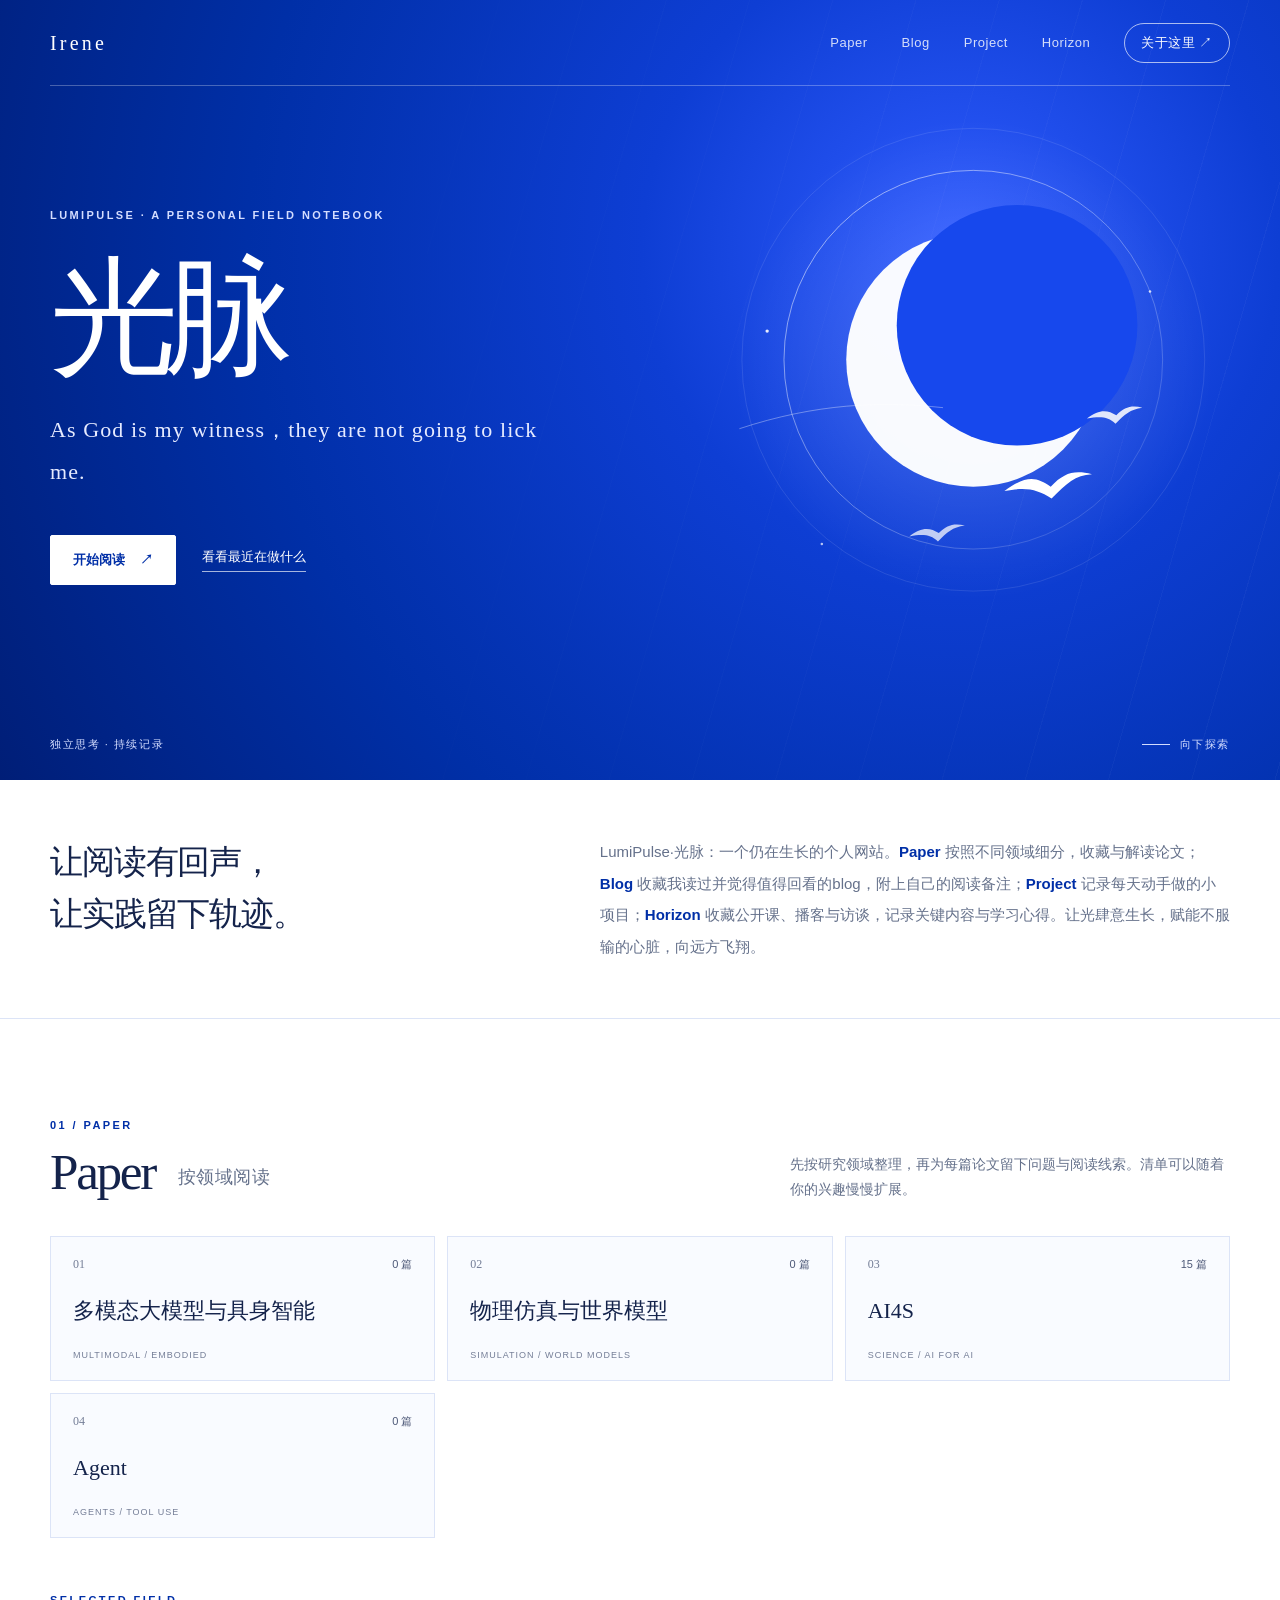
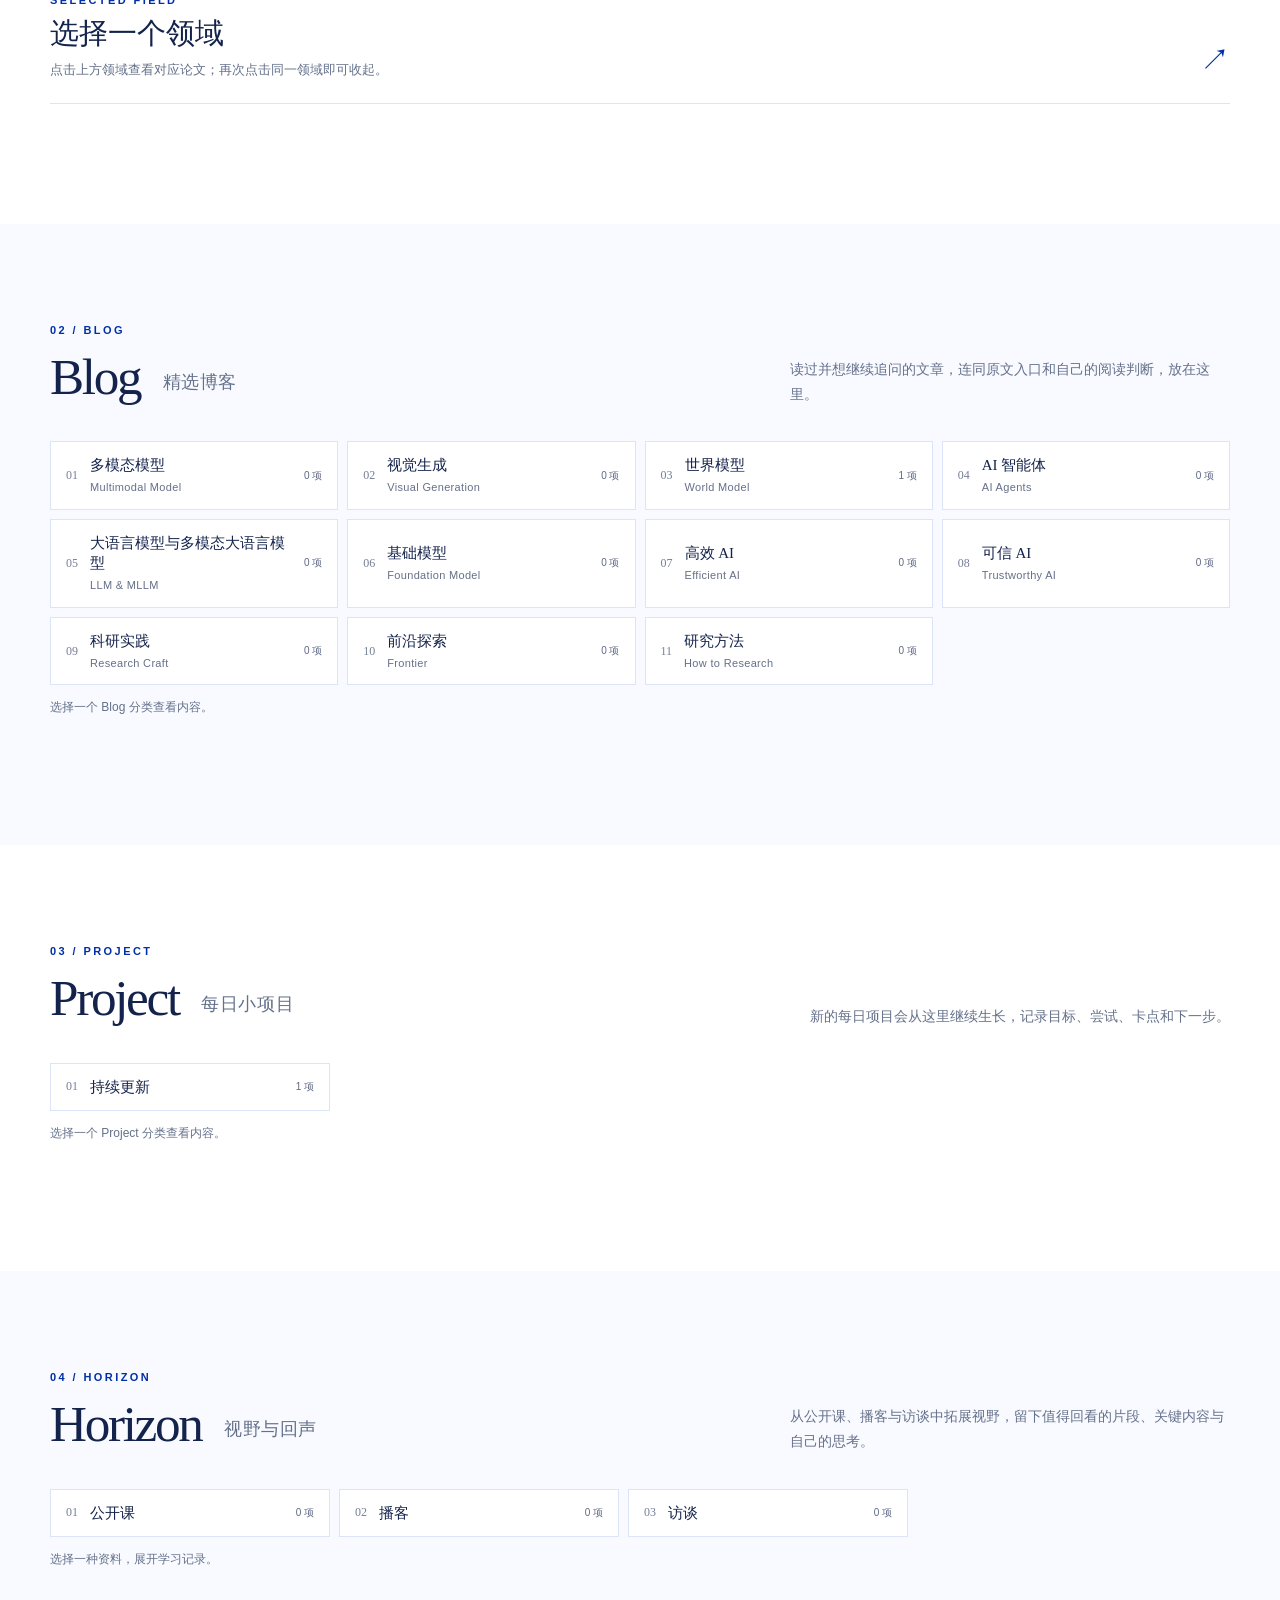
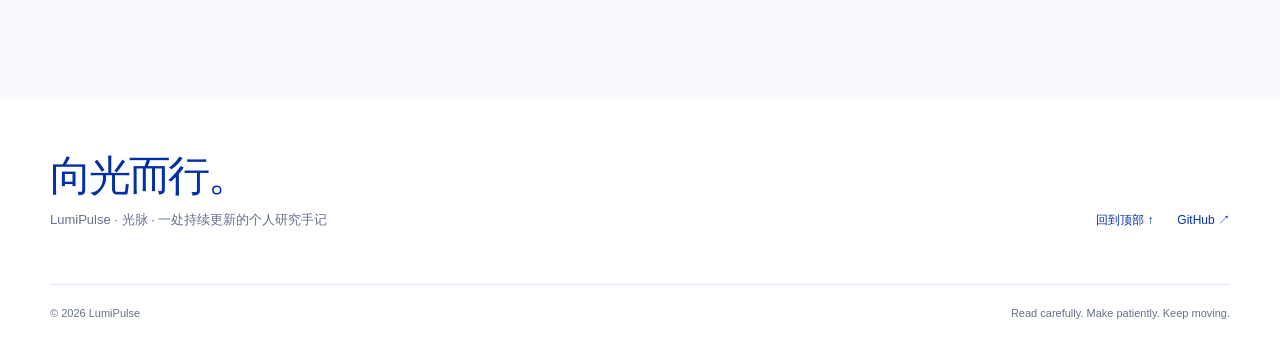
==== index.html @ f3a2d6bc "Organize Blog into eleven bilingual fields" ====
<!doctype html>
<html lang="zh-CN">
<head>
  <meta charset="utf-8">
  <meta name="viewport" content="width=device-width, initial-scale=1">
  <meta name="theme-color" content="#002fa7">
  <meta name="description" content="LumiPulse 光脉：paper · blog · project · horizon">
  <title>LumiPulse · 光脉</title>
  <style>
    :root{--blue:#002fa7;--bright:#1748ed;--ink:#14234b;--muted:#65718b;--line:#dce4f7;--paper:#f8faff;--white:#fff;--serif:Georgia,"Noto Serif SC","Songti SC",serif;--sans:Inter,"Noto Sans SC","Microsoft YaHei",sans-serif}
    *{box-sizing:border-box}html{scroll-behavior:smooth}body{margin:0;color:var(--ink);background:var(--white);font-family:var(--sans);-webkit-font-smoothing:antialiased}button,input{font:inherit}a{color:inherit;text-decoration:none}button{cursor:pointer}img,svg{display:block}::selection{background:#c8d5ff;color:var(--blue)}:focus-visible{outline:3px solid #7195ff;outline-offset:4px}
    .container{width:min(1180px,calc(100% - 64px));margin-inline:auto}.eyebrow{font-size:11px;font-weight:700;letter-spacing:.22em;text-transform:uppercase}.section{padding:100px 0}.section-head{display:flex;align-items:end;justify-content:space-between;gap:24px;margin-bottom:34px}.section-head h2{margin:10px 0 0;font:normal clamp(34px,4vw,55px)/1.2 var(--serif);letter-spacing:-.045em}.section-head p{margin:0;max-width:440px;color:var(--muted);line-height:1.8;font-size:14px}.rule{height:1px;background:var(--line)}
    .site-header{position:absolute;z-index:20;top:0;left:0;right:0;color:#fff}.header-inner{height:86px;display:flex;align-items:center;justify-content:space-between;border-bottom:1px solid rgba(255,255,255,.28)}.brand{display:flex;align-items:center;padding:8px 0;border:0;background:none;color:#fff;font:normal 20px/1 var(--serif);letter-spacing:.16em;white-space:nowrap;cursor:pointer}.brand-label{transition:opacity .18s ease,transform .18s ease}.brand.is-flying .brand-label{opacity:0;transform:scale(.82)}.brand:focus-visible{outline:1px solid rgba(255,255,255,.9);outline-offset:7px}.flight-bird{position:fixed;z-index:60;left:0;top:0;width:66px;height:24px;color:#fff;pointer-events:none;filter:drop-shadow(0 3px 8px rgba(0,25,105,.22));opacity:0;transform-origin:center}.flight-bird path{fill:currentColor}.nav{display:flex;align-items:center;gap:34px}.nav a{font-size:13px;letter-spacing:.04em;opacity:.82;transition:opacity .2s}.nav a:hover{opacity:1}.nav .nav-contact{border:1px solid rgba(255,255,255,.65);border-radius:99px;padding:10px 16px;opacity:1}.menu-button{display:none;background:none;border:0;color:#fff;font-size:27px;line-height:1}
    .hero{position:relative;min-height:680px;min-height:min(780px,94svh);overflow:hidden;color:#fff;background:radial-gradient(circle at 75% 32%,#2f5bff 0,#0e3ed4 29%,#002fa7 65%,#001e77 100%)}.hero:before{content:"";position:absolute;inset:0;pointer-events:none;background:repeating-linear-gradient(106deg,rgba(255,255,255,.035) 0 1px,transparent 1px 80px);mask-image:linear-gradient(90deg,transparent 20%,black 100%)}.hero-inner{position:relative;z-index:2;min-height:inherit;display:grid;grid-template-columns:1fr .94fr;align-items:center;gap:4vw;padding-top:94px;padding-bottom:100px}.hero-copy{padding-top:20px}.hero .eyebrow{color:#d4ddff}.hero h1{font:normal clamp(70px,10vw,145px)/1.08 var(--serif);letter-spacing:-.105em;margin:28px 0 22px;white-space:nowrap}.hero-sub{max-width:490px;margin:0;color:#e6ebff;font:normal clamp(17px,1.8vw,22px)/1.9 var(--serif);letter-spacing:.05em}.hero-actions{display:flex;align-items:center;gap:26px;margin-top:43px}.button-primary{display:inline-flex;align-items:center;justify-content:center;gap:15px;min-height:50px;padding:0 22px;border:1px solid #fff;background:#fff;color:var(--blue);border-radius:2px;font-size:13px;font-weight:700;transition:transform .2s,background .2s}.button-primary:hover{transform:translateY(-3px);background:#eef2ff}.text-link{font-size:13px;border-bottom:1px solid rgba(255,255,255,.65);padding-bottom:5px}.hero-art{align-self:stretch;display:flex;align-items:center;justify-content:center;min-height:480px;position:relative}.hero-art svg{width:min(100%,650px);height:auto;overflow:visible}.hero-bottom{position:absolute;z-index:3;bottom:28px;left:0;right:0;display:flex;justify-content:space-between;color:#d3ddff;font-size:11px;letter-spacing:.14em}.scroll-cue{display:flex;align-items:center;gap:10px}.scroll-cue:before{content:"";width:28px;height:1px;background:currentColor}
    .intro{padding:56px 0;border-bottom:1px solid var(--line)}.intro-grid{display:grid;grid-template-columns:1fr 1.45fr;gap:9vw;align-items:start}.intro h2{font:normal clamp(23px,2.6vw,34px)/1.55 var(--serif);letter-spacing:-.035em;margin:0}.intro p{font-size:15px;line-height:2.1;color:var(--muted);margin:0}.intro strong{color:var(--blue);font-weight:600}
    .tabs{display:flex;gap:8px;flex-wrap:wrap}.tab{border:1px solid var(--line);background:#fff;color:var(--muted);padding:9px 15px;border-radius:99px;font-size:12px}.tab[aria-pressed="true"]{color:#fff;background:var(--blue);border-color:var(--blue)}.feature-grid{display:grid;grid-template-columns:1.15fr 1fr 1fr;gap:15px}.feature-card{border:1px solid var(--line);background:#fff;min-height:310px;padding:25px;display:flex;flex-direction:column;transition:transform .2s,border-color .2s}.feature-card:hover{transform:translateY(-4px);border-color:#9bb0ef}.feature-card.highlight{background:var(--blue);border-color:var(--blue);color:#fff}.card-top{display:flex;justify-content:space-between;gap:10px;font-size:11px;letter-spacing:.12em;color:var(--muted)}.highlight .card-top{color:#d2dcff}.card-index{font-family:var(--serif);font-size:25px;line-height:1}.card-body{margin-top:auto}.card-body h3{font:normal clamp(23px,2.3vw,31px)/1.35 var(--serif);letter-spacing:-.04em;margin:0 0 13px}.card-body p{font-size:13px;line-height:1.8;color:var(--muted);margin:0}.highlight .card-body p{color:#dce5ff}.card-footer{margin-top:25px;display:flex;align-items:center;justify-content:space-between;font-size:12px}.card-arrow{font-size:22px;line-height:1}.feature-card[hidden]{display:none}
    .collection-filter-caption{display:block;margin-top:5px;font:11px/1.4 var(--sans);letter-spacing:.03em;opacity:.65}#blog .collection-filters{display:grid;grid-template-columns:repeat(auto-fit,minmax(min(100%,260px),1fr))}#blog .collection-filter{min-width:0}
    .curation{background:var(--paper)}#blog .blog-grid{grid-template-columns:1fr}#blog .blog-grid .feature-card{min-height:330px}
    .footer{padding:54px 0 26px}.footer-top{display:flex;justify-content:space-between;gap:30px;align-items:end}.footer h2{font:normal 42px/1.2 var(--serif);letter-spacing:-.06em;color:var(--blue);margin:0 0 10px}.footer p{font-size:13px;color:var(--muted);margin:0}.footer-links{display:flex;gap:24px;font-size:12px;color:var(--blue)}.footer-bottom{margin-top:55px;padding-top:22px;border-top:1px solid var(--line);display:flex;justify-content:space-between;gap:15px;font-size:11px;color:var(--muted)}
    .section-head h2 small{display:inline-block;white-space:nowrap;word-break:keep-all;font:normal .36em/1.3 var(--sans);letter-spacing:.03em;color:var(--muted);vertical-align:middle;margin-left:12px}.content-grid .feature-card{min-height:300px}.content-grid article{cursor:default}.content-grid article:hover{transform:none;border-color:var(--line)}.content-grid article.highlight:hover{border-color:var(--blue)}.collection-filters{display:flex;flex-wrap:wrap;gap:9px;margin:0 0 14px}.collection-filter{display:grid;grid-template-columns:auto 1fr auto;align-items:center;gap:12px;min-width:min(100%,280px);padding:13px 15px;border:1px solid var(--line);background:#fff;color:var(--ink);text-align:left;transition:border-color .2s,background .2s,color .2s,transform .2s}.collection-filter:hover{border-color:#9bb0ef;transform:translateY(-2px)}.collection-filter[aria-pressed="true"]{border-color:var(--blue);background:var(--blue);color:#fff}.collection-filter-number{font:12px var(--serif);opacity:.58}.collection-filter-name{font:15px/1.35 var(--serif)}.collection-filter-count{font-size:10px;opacity:.68}.collection-state{min-height:22px;margin:0 0 24px;color:var(--muted);font-size:12px}.content-grid[hidden]{display:none}

    @media(max-width:900px){.hero-inner{grid-template-columns:1fr .8fr}.hero h1{font-size:clamp(61px,10vw,93px)}.hero-art{min-height:370px}.feature-grid{grid-template-columns:1fr 1fr}.feature-card.highlight{grid-column:span 2}.content-grid .feature-card.highlight{grid-column:auto}}
    @media(max-width:680px){.container{width:min(100% - 36px,1180px)}.header-inner{height:70px}.brand{font-size:17px}.menu-button{display:block}.nav{display:none;position:absolute;top:70px;left:0;right:0;background:var(--blue);padding:22px 18px 28px;flex-direction:column;align-items:stretch;gap:0;border-bottom:1px solid rgba(255,255,255,.2)}.nav.open{display:flex}.nav a{padding:13px 0}.nav .nav-contact{border:0;padding:13px 0}.hero{min-height:810px}.hero-inner{display:flex;flex-direction:column;align-items:stretch;justify-content:flex-start;padding-top:138px;padding-bottom:70px;gap:0}.hero-copy{padding-top:0}.hero h1{font-size:clamp(60px,16vw,95px);margin:18px 0 15px}.hero-sub{font-size:16px;line-height:1.75;max-width:360px}.hero-actions{margin-top:26px}.hero-art{min-height:0;height:320px;align-self:stretch;margin-top:5px}.hero-art svg{width:min(100%,430px);height:300px}.hero-bottom{bottom:18px;font-size:9px}.intro{padding:40px 0}.intro-grid{grid-template-columns:1fr;gap:15px}.intro h2{font-size:25px}.intro p{font-size:13px}.section{padding:70px 0}.section-head{display:block;margin-bottom:25px}.section-head h2{font-size:38px}.section-head h2 small{display:block;margin:4px 0 0;font-size:14px}.section-head p{margin-top:12px}.tabs{margin-top:22px}.feature-grid,#blog .blog-grid{grid-template-columns:1fr}.feature-card,.feature-card.highlight{grid-column:auto;min-height:270px}.footer-top{display:block}.footer-links{margin-top:27px}.footer-bottom{display:block;line-height:2}}
    .paper-domain-grid{display:grid;grid-template-columns:repeat(3,minmax(0,1fr));gap:12px}.domain-card{min-height:145px;padding:20px 22px;background:#f9fbff;border:1px solid var(--line);color:var(--ink);text-align:left;display:grid;grid-template-columns:1fr auto;align-content:space-between;gap:7px;transition:border-color .2s,background .2s,transform .2s}.domain-card:hover{border-color:#9bb0ef;transform:translateY(-2px)}.domain-card[aria-pressed="true"]{background:var(--blue);border-color:var(--blue);color:#fff}.domain-number{font:12px var(--serif);opacity:.58}.domain-name{grid-column:1 / -1;font:normal 22px/1.3 var(--serif)}.domain-caption{font-size:9px;letter-spacing:.11em;opacity:.58;align-self:end}.domain-count{grid-column:2;grid-row:1;font-size:11px;opacity:.75}.paper-selection{display:flex;align-items:end;justify-content:space-between;gap:20px;border-bottom:1px solid var(--line);padding:56px 0 22px;margin-bottom:20px}.paper-selection h3{font:normal 29px/1.25 var(--serif);margin:9px 0 7px}.paper-selection p{font-size:13px;color:var(--muted);margin:0;line-height:1.7}.paper-selection-mark{font:30px var(--serif);color:var(--blue)}.paper-grid{grid-template-columns:repeat(2,minmax(0,1fr))}.paper-card{min-height:280px}.paper-tags{display:flex;gap:7px;flex-wrap:wrap;margin-top:18px}.paper-tags span{font-size:10px;border:1px solid #c5d4f7;padding:5px 8px;border-radius:99px;color:var(--blue)}.paper-card.highlight .paper-tags span{color:#e4ecff;border-color:rgba(255,255,255,.48)}.paper-empty{grid-column:1 / -1;min-height:180px;display:flex;align-items:center;justify-content:center;border:1px dashed #becdf1;color:var(--muted);font:normal 20px var(--serif);text-align:center;padding:20px}
    @media(max-width:900px){.paper-domain-grid{grid-template-columns:repeat(2,minmax(0,1fr))}.paper-grid .feature-card.highlight{grid-column:auto}}
    @media(max-width:680px){.paper-domain-grid,.paper-grid{grid-template-columns:1fr}.paper-selection{padding-top:42px}}
    .paper-topics{display:flex;flex-wrap:wrap;gap:9px;margin:0 0 24px}.paper-topics[hidden]{display:none}.paper-topic{display:inline-flex;align-items:center;gap:12px;border:1px solid var(--line);background:#fff;color:var(--blue);padding:10px 14px;border-radius:99px;font-size:12px;line-height:1.4}.paper-topic:hover{border-color:var(--blue)}.paper-topic[aria-pressed="true"]{background:var(--blue);border-color:var(--blue);color:#fff}.paper-topic-count{font-size:10px;opacity:.68;font-variant-numeric:tabular-nums}
    .paper-grid{display:grid;grid-template-columns:repeat(2,minmax(0,1fr));gap:14px;align-items:start}.paper-note-card{border:1px solid var(--line);background:#fff;min-width:0;transition:border-color .2s,box-shadow .2s}.paper-note-card:hover{border-color:#9bb0ef}.paper-note-card.is-open{grid-column:1 / -1;border-color:var(--blue);box-shadow:0 16px 40px rgba(0,47,167,.08)}.paper-note-trigger{width:100%;min-height:285px;padding:25px;text-align:left;color:var(--ink);background:#fff;border:0;display:flex;flex-direction:column}.paper-note-card.is-open .paper-note-trigger{min-height:0;padding-bottom:23px;border-bottom:1px solid var(--line)}.paper-note-meta{display:flex;align-items:center;justify-content:space-between;gap:15px;color:#858c9c;font:11px/1.4 var(--mono);letter-spacing:.08em;text-transform:uppercase}.paper-note-number{font:22px/1 var(--serif);color:#bac3d5}.paper-note-trigger h3{font:normal clamp(22px,2vw,30px)/1.28 var(--serif);letter-spacing:-.035em;margin:38px 0 14px}.paper-question-preview{font-size:13px;line-height:1.75;color:var(--muted);margin:0}.paper-note-foot{display:flex;align-items:end;justify-content:space-between;gap:18px;margin-top:auto;padding-top:24px}.paper-tags{margin:0}.paper-expand-label{flex:0 0 auto;color:var(--blue);font-size:11px;letter-spacing:.03em}.paper-note-details{padding:30px 25px 34px;background:#fbfcff}.paper-note-details[hidden]{display:none}.paper-original-title{max-width:980px;margin:0;color:var(--ink);font:normal clamp(24px,3vw,38px)/1.28 var(--serif);letter-spacing:-.035em}.paper-links{display:flex;flex-wrap:wrap;gap:22px;margin:18px 0 30px}.paper-links a{color:var(--blue);font-size:12px;border-bottom:1px solid currentColor;padding-bottom:3px}.paper-note-sections{display:grid;grid-template-columns:repeat(2,minmax(0,1fr));border-top:1px solid var(--line);border-left:1px solid var(--line)}.paper-note-block{padding:24px;border-right:1px solid var(--line);border-bottom:1px solid var(--line);min-height:170px}.paper-note-block h4{margin:0 0 13px;color:var(--blue);font-size:12px;letter-spacing:.08em}.paper-note-block p{margin:0;color:var(--muted);font-size:13px;line-height:1.9}.paper-empty{grid-column:1 / -1}
    @media(max-width:680px){.paper-grid{grid-template-columns:1fr}.paper-note-card.is-open{grid-column:auto}.paper-note-trigger{min-height:255px;padding:21px}.paper-note-trigger h3{margin-top:30px}.paper-note-foot{align-items:flex-start;flex-direction:column}.paper-note-details{padding:25px 20px 27px}.paper-note-sections{grid-template-columns:1fr}.paper-note-block{min-height:0}}
    .node-detail button[hidden]{display:none}.node-edit{margin-top:18px;padding-top:18px;border-top:1px solid rgba(255,255,255,.22)}.node-edit .cancel-edit{background:none;border:1px solid rgba(255,255,255,.4);color:#dce7ff;margin-top:0;text-decoration:none;padding:10px}
    @media(prefers-reduced-motion:reduce){html{scroll-behavior:auto}*,*:before,*:after{animation-duration:.001ms!important;transition-duration:.001ms!important}}
  </style>
</head>
<body>
  <header class="site-header">
    <div class="container header-inner">
      <button class="brand" id="brandFlight" type="button" aria-label="让 Irene 化作飞鸟"><span class="brand-label">Irene</span></button>
      <button class="menu-button" id="menuButton" aria-expanded="false" aria-controls="mainNav" aria-label="打开导航">☰</button>
      <nav class="nav" id="mainNav" aria-label="主导航">
        <a href="#paper">Paper</a><a href="#blog">Blog</a><a href="#project">Project</a><a href="#horizon">Horizon</a><a href="#about" class="nav-contact">关于这里 ↗</a>
      </nav>
    </div>
  </header>
  <main id="top">
    <section class="hero" aria-labelledby="heroTitle">
      <div class="container hero-inner">
        <div class="hero-copy"><div class="eyebrow">LumiPulse · A personal field notebook</div><h1 id="heroTitle">光脉</h1><p class="hero-sub" lang="en">As God is my witness，they are not going to lick me.</p><div class="hero-actions"><a class="button-primary" href="#paper">开始阅读 <span aria-hidden="true">↗</span></a><a class="text-link" href="#project">看看最近在做什么</a></div></div>
        <div class="hero-art" role="img" aria-label="蓝色天空中，白色的日月与三只飞鸟相伴">
          <svg viewBox="0 0 650 650" xmlns="http://www.w3.org/2000/svg" aria-hidden="true">
            <defs><radialGradient id="halo"><stop offset="0" stop-color="#fff" stop-opacity=".44"/><stop offset=".25" stop-color="#fff" stop-opacity=".13"/><stop offset="1" stop-color="#fff" stop-opacity="0"/></radialGradient><linearGradient id="arc" x1="0" y1="0" x2="1" y2="1"><stop stop-color="#fff" stop-opacity=".7"/><stop offset="1" stop-color="#fff" stop-opacity=".08"/></linearGradient></defs>
            <circle cx="345" cy="292" r="286" fill="url(#halo)"/>
            <circle cx="345" cy="292" r="151" fill="#fff" opacity=".97"/>
            <circle cx="397" cy="251" r="143" fill="#1748ed"/>
            <circle cx="345" cy="292" r="225" fill="none" stroke="url(#arc)" stroke-width="1"/>
            <circle cx="345" cy="292" r="275" fill="none" stroke="#fff" stroke-opacity=".12" stroke-width="1"/>
            <path d="M67 374C158 344 235 341 309 349" stroke="#fff" stroke-opacity=".42" fill="none" stroke-width="1"/>
            <path d="M382 448c27-20 39-16 55-5 16-17 28-20 49-15-20 1-30 11-48 29-17-11-30-14-56-9Z" fill="#fff"/>
            <path d="M480 362c15-12 25-10 35-4 10-10 18-12 31-9-15 2-21 8-32 19-9-8-17-9-34-6Z" fill="#fff" opacity=".86"/>
            <path d="M269 502c15-12 25-10 35-4 10-10 18-12 31-9-15 2-21 8-32 19-9-8-17-9-34-6Z" fill="#fff" opacity=".73"/>
            <circle cx="100" cy="258" r="2" fill="#fff" opacity=".9"/><circle cx="555" cy="211" r="1.5" fill="#fff" opacity=".8"/><circle cx="165" cy="511" r="1.5" fill="#fff" opacity=".7"/>
          </svg>
        </div>
      </div>
      <div class="container hero-bottom"><span>独立思考 · 持续记录</span><span class="scroll-cue">向下探索</span></div>
    </section>
    <section class="intro" id="about"><div class="container intro-grid"><h2>让阅读有回声，<br>让实践留下轨迹。</h2><p>LumiPulse·光脉：一个仍在生长的个人网站。<strong>Paper</strong> 按照不同领域细分，收藏与解读论文；<strong>Blog</strong> 收藏我读过并觉得值得回看的blog，附上自己的阅读备注；<strong>Project</strong> 记录每天动手做的小项目；<strong>Horizon</strong> 收藏公开课、播客与访谈，记录关键内容与学习心得。让光肆意生长，赋能不服输的心脏，向远方飞翔。</p></div></section>
    <section class="section" id="paper"><div class="container"><div class="section-head"><div><div class="eyebrow" style="color:var(--blue)">01 / Paper</div><h2>Paper <small>按领域阅读</small></h2></div><p>先按研究领域整理，再为每篇论文留下问题与阅读线索。清单可以随着你的兴趣慢慢扩展。</p></div><div class="paper-domain-grid" id="paperDomains" role="group" aria-label="选择论文领域"></div><div class="paper-selection"><div><div class="eyebrow" style="color:var(--blue)">Selected field</div><h3 id="paperSelectionTitle">全部论文</h3><p id="paperSelectionDescription">沿着问题与兴趣浏览收录的论文。</p></div><span class="paper-selection-mark" aria-hidden="true">↗</span></div><div class="paper-topics" id="paperTopics" role="group" aria-label="选择 AI4S 内部方向" hidden></div><div class="feature-grid paper-grid" id="paperGrid"></div></div></section>
    <section class="section curation" id="blog"><div class="container"><div class="section-head"><div><div class="eyebrow" style="color:var(--blue)">02 / Blog</div><h2>Blog <small>精选博客</small></h2></div><p>读过并想继续追问的文章，连同原文入口和自己的阅读判断，放在这里。</p></div><div class="feature-grid content-grid blog-grid"><a class="feature-card" href="blog/game-world-models.html"><div class="card-top"><span>AI FOR GAMES · 世界模型</span><span class="card-index">01</span></div><div class="card-body"><h3>What should a game world model remember?</h3><p>值得回看：世界模型的关键不只是生成下一帧，而是让规则、对象、资源、事件与长期后果在行动后仍可查询、验证并用于规划。</p></div><div class="card-footer"><span>阅读笔记</span><span class="card-arrow">↗</span></div></a></div></div></section>
    <section class="section" id="project"><div class="container"><div class="section-head"><div><div class="eyebrow" style="color:var(--blue)">03 / Project</div><h2>Project <small>每日小项目</small></h2></div><p>新的每日项目会从这里继续生长，记录目标、尝试、卡点和下一步。</p></div><div class="feature-grid content-grid"><article class="feature-card"><div class="card-top"><span>持续更新</span><span class="card-index">+</span></div><div class="card-body"><h3>下一次动手</h3><p>新的每日项目可以从这里继续生长。</p></div><div class="card-footer"><span>等待下一篇</span></div></article></div></div></section>
    <section class="section curation" id="horizon"><div class="container"><div class="section-head"><div><div class="eyebrow" style="color:var(--blue)">04 / Horizon</div><h2>Horizon <small>视野与回声</small></h2></div><p>从公开课、播客与访谈中拓展视野，留下值得回看的片段、关键内容与自己的思考。</p></div><div class="feature-grid content-grid horizon-grid"></div></div></section>
  </main>
  <footer class="footer"><div class="container"><div class="footer-top"><div><h2>向光而行。</h2><p>LumiPulse · 光脉 · 一处持续更新的个人研究手记</p></div><div class="footer-links"><a href="#top">回到顶部 ↑</a><a href="https://github.com/tseirene6" target="_blank" rel="noopener noreferrer">GitHub ↗</a></div></div><div class="footer-bottom"><span>© <span id="year"></span> LumiPulse</span><span>Read carefully. Make patiently. Keep moving.</span></div></div></footer>
  <svg class="flight-bird" id="flightBird" viewBox="0 0 66 24" aria-hidden="true"><path d="M0 13C15 1 25 3 35 9 45-1 53-3 66 0 51 2 45 8 34 19 25 11 17 10 0 13Z"/></svg>
  <script>
    const menuButton=document.querySelector('#menuButton');const nav=document.querySelector('#mainNav');menuButton.addEventListener('click',()=>{const open=nav.classList.toggle('open');menuButton.setAttribute('aria-expanded',String(open));menuButton.setAttribute('aria-label',open?'关闭导航':'打开导航')});nav.querySelectorAll('a').forEach(link=>link.addEventListener('click',()=>{nav.classList.remove('open');menuButton.setAttribute('aria-expanded','false')}));
    document.querySelector('#year').textContent=new Date().getFullYear();
    const brandFlight=document.querySelector('#brandFlight');const flightBird=document.querySelector('#flightBird');const heroArt=document.querySelector('.hero-art');let birdAnimation;
    brandFlight.addEventListener('click',()=>{if(birdAnimation)return;const start=brandFlight.getBoundingClientRect();const target=heroArt.getBoundingClientRect();const birdWidth=66;const birdHeight=24;const startX=start.left+start.width/2-birdWidth/2;const startY=start.top+start.height/2-birdHeight/2;const endX=target.left+target.width*.76-birdWidth/2;const endY=target.top+target.height*.59-birdHeight/2;const dx=endX-startX;const dy=endY-startY;const reduced=window.matchMedia('(prefers-reduced-motion: reduce)').matches;brandFlight.classList.add('is-flying');flightBird.style.left=`${startX}px`;flightBird.style.top=`${startY}px`;birdAnimation=flightBird.animate(reduced?[{opacity:0,transform:'scale(.7)'},{opacity:1,transform:'scale(1)'},{opacity:0,transform:`translate(${dx}px,${dy}px) scale(.45)`}]:[{offset:0,opacity:0,transform:'translate(0,0) rotate(-8deg) scale(.62)'},{offset:.1,opacity:1,transform:'translate(0,0) rotate(-8deg) scale(.9)'},{offset:.42,opacity:1,transform:`translate(${dx*.38}px,${dy*.12-42}px) rotate(-2deg) scale(.86)`},{offset:.76,opacity:.92,transform:`translate(${dx*.76}px,${dy*.58-32}px) rotate(5deg) scale(.68)`},{offset:1,opacity:0,transform:`translate(${dx}px,${dy}px) rotate(9deg) scale(.38)`}],{duration:reduced?500:2400,easing:'cubic-bezier(.35,.04,.18,1)',fill:'forwards'});birdAnimation.finished.finally(()=>{birdAnimation=null;flightBird.getAnimations().forEach(animation=>animation.cancel());brandFlight.classList.remove('is-flying')})});
  </script>
  <script src="paper-data.js"></script>
  <script src="paper.js"></script>
  <script src="site-content.js"></script>
</body>
</html>
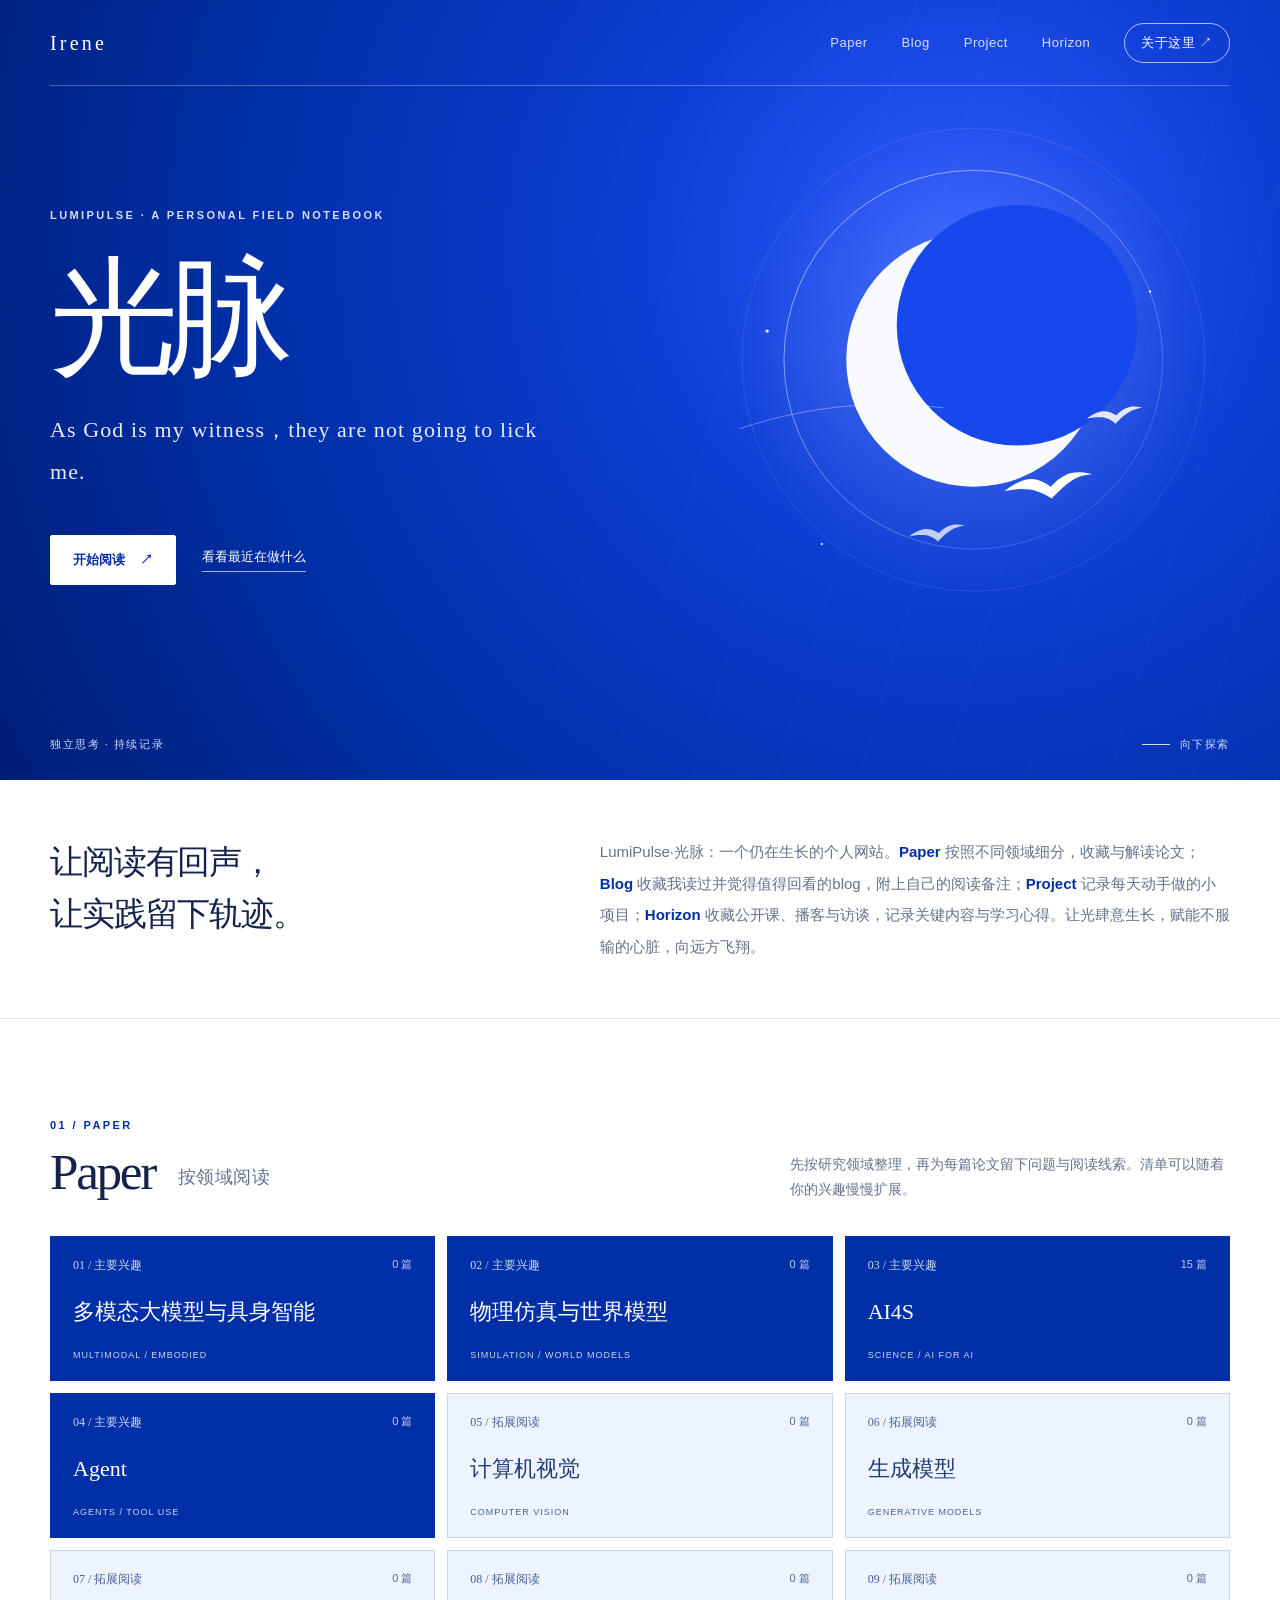
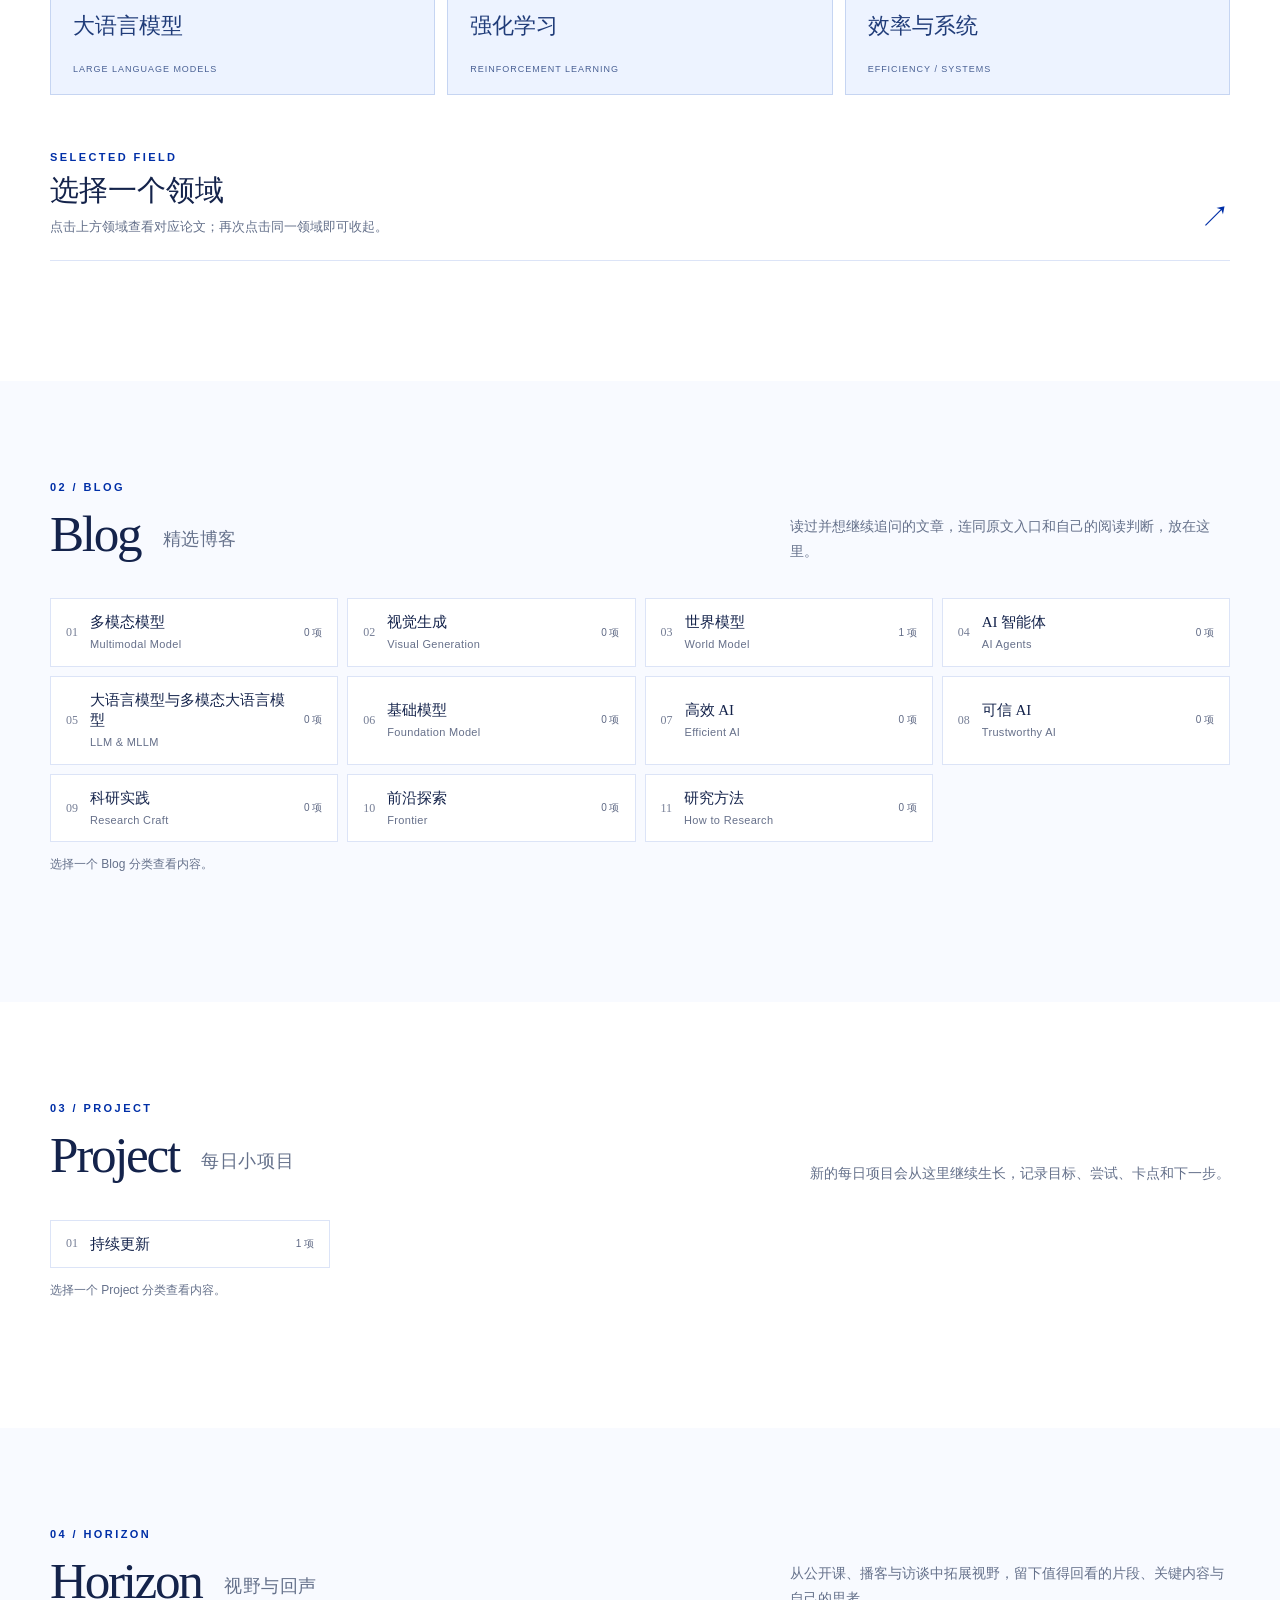
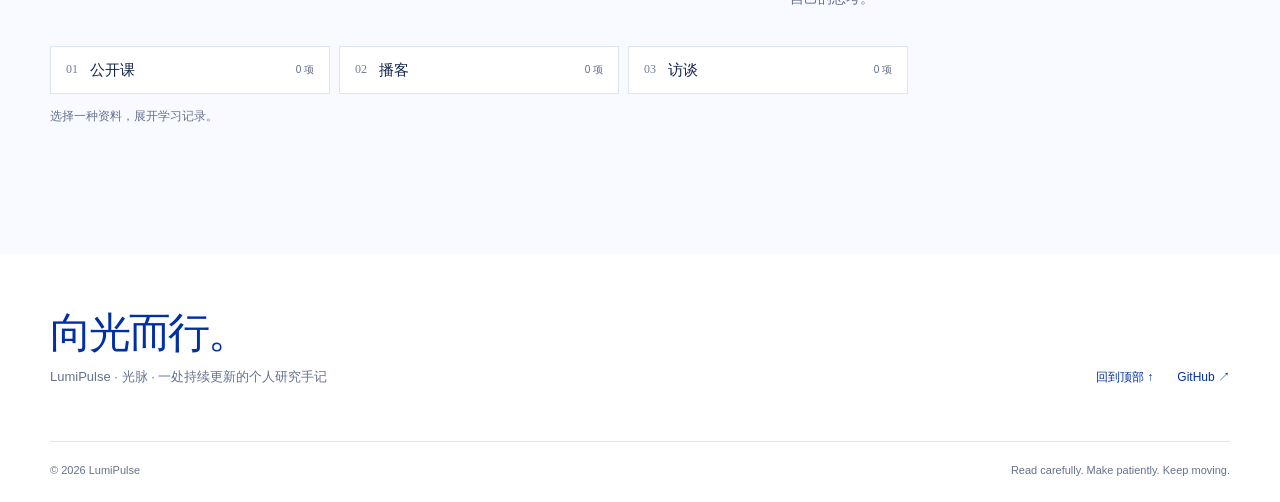
==== commit df6c668f: "Expand Paper fields and distinguish primary interests" ====
--- a/index.html
+++ b/index.html
@@ -22,6 +22,7 @@
     @media(max-width:900px){.hero-inner{grid-template-columns:1fr .8fr}.hero h1{font-size:clamp(61px,10vw,93px)}.hero-art{min-height:370px}.feature-grid{grid-template-columns:1fr 1fr}.feature-card.highlight{grid-column:span 2}.content-grid .feature-card.highlight{grid-column:auto}}
     @media(max-width:680px){.container{width:min(100% - 36px,1180px)}.header-inner{height:70px}.brand{font-size:17px}.menu-button{display:block}.nav{display:none;position:absolute;top:70px;left:0;right:0;background:var(--blue);padding:22px 18px 28px;flex-direction:column;align-items:stretch;gap:0;border-bottom:1px solid rgba(255,255,255,.2)}.nav.open{display:flex}.nav a{padding:13px 0}.nav .nav-contact{border:0;padding:13px 0}.hero{min-height:810px}.hero-inner{display:flex;flex-direction:column;align-items:stretch;justify-content:flex-start;padding-top:138px;padding-bottom:70px;gap:0}.hero-copy{padding-top:0}.hero h1{font-size:clamp(60px,16vw,95px);margin:18px 0 15px}.hero-sub{font-size:16px;line-height:1.75;max-width:360px}.hero-actions{margin-top:26px}.hero-art{min-height:0;height:320px;align-self:stretch;margin-top:5px}.hero-art svg{width:min(100%,430px);height:300px}.hero-bottom{bottom:18px;font-size:9px}.intro{padding:40px 0}.intro-grid{grid-template-columns:1fr;gap:15px}.intro h2{font-size:25px}.intro p{font-size:13px}.section{padding:70px 0}.section-head{display:block;margin-bottom:25px}.section-head h2{font-size:38px}.section-head h2 small{display:block;margin:4px 0 0;font-size:14px}.section-head p{margin-top:12px}.tabs{margin-top:22px}.feature-grid,#blog .blog-grid{grid-template-columns:1fr}.feature-card,.feature-card.highlight{grid-column:auto;min-height:270px}.footer-top{display:block}.footer-links{margin-top:27px}.footer-bottom{display:block;line-height:2}}
     .paper-domain-grid{display:grid;grid-template-columns:repeat(3,minmax(0,1fr));gap:12px}.domain-card{min-height:145px;padding:20px 22px;background:#f9fbff;border:1px solid var(--line);color:var(--ink);text-align:left;display:grid;grid-template-columns:1fr auto;align-content:space-between;gap:7px;transition:border-color .2s,background .2s,transform .2s}.domain-card:hover{border-color:#9bb0ef;transform:translateY(-2px)}.domain-card[aria-pressed="true"]{background:var(--blue);border-color:var(--blue);color:#fff}.domain-number{font:12px var(--serif);opacity:.58}.domain-name{grid-column:1 / -1;font:normal 22px/1.3 var(--serif)}.domain-caption{font-size:9px;letter-spacing:.11em;opacity:.58;align-self:end}.domain-count{grid-column:2;grid-row:1;font-size:11px;opacity:.75}.paper-selection{display:flex;align-items:end;justify-content:space-between;gap:20px;border-bottom:1px solid var(--line);padding:56px 0 22px;margin-bottom:20px}.paper-selection h3{font:normal 29px/1.25 var(--serif);margin:9px 0 7px}.paper-selection p{font-size:13px;color:var(--muted);margin:0;line-height:1.7}.paper-selection-mark{font:30px var(--serif);color:var(--blue)}.paper-grid{grid-template-columns:repeat(2,minmax(0,1fr))}.paper-card{min-height:280px}.paper-tags{display:flex;gap:7px;flex-wrap:wrap;margin-top:18px}.paper-tags span{font-size:10px;border:1px solid #c5d4f7;padding:5px 8px;border-radius:99px;color:var(--blue)}.paper-card.highlight .paper-tags span{color:#e4ecff;border-color:rgba(255,255,255,.48)}.paper-empty{grid-column:1 / -1;min-height:180px;display:flex;align-items:center;justify-content:center;border:1px dashed #becdf1;color:var(--muted);font:normal 20px var(--serif);text-align:center;padding:20px}
+    .domain-card.domain-primary{background:var(--blue);border-color:var(--blue);color:#fff}.domain-card.domain-explore{background:#edf3ff;border-color:#c6d5f2;color:#203c79}.domain-card.domain-primary .domain-number,.domain-card.domain-primary .domain-caption{opacity:.8}.domain-card.domain-explore .domain-number,.domain-card.domain-explore .domain-caption{opacity:.8}.domain-card.domain-primary[aria-pressed="true"]{outline:2px solid #6084ed;outline-offset:3px;box-shadow:inset 0 0 0 2px #fff}.domain-card.domain-explore[aria-pressed="true"]{background:#dce8ff;border-color:var(--blue);color:#17366c;outline:2px solid var(--blue);outline-offset:3px}.domain-card:focus-visible{outline:2px solid #527dec;outline-offset:4px}
     @media(max-width:900px){.paper-domain-grid{grid-template-columns:repeat(2,minmax(0,1fr))}.paper-grid .feature-card.highlight{grid-column:auto}}
     @media(max-width:680px){.paper-domain-grid,.paper-grid{grid-template-columns:1fr}.paper-selection{padding-top:42px}}
     .paper-topics{display:flex;flex-wrap:wrap;gap:9px;margin:0 0 24px}.paper-topics[hidden]{display:none}.paper-topic{display:inline-flex;align-items:center;gap:12px;border:1px solid var(--line);background:#fff;color:var(--blue);padding:10px 14px;border-radius:99px;font-size:12px;line-height:1.4}.paper-topic:hover{border-color:var(--blue)}.paper-topic[aria-pressed="true"]{background:var(--blue);border-color:var(--blue);color:#fff}.paper-topic-count{font-size:10px;opacity:.68;font-variant-numeric:tabular-nums}
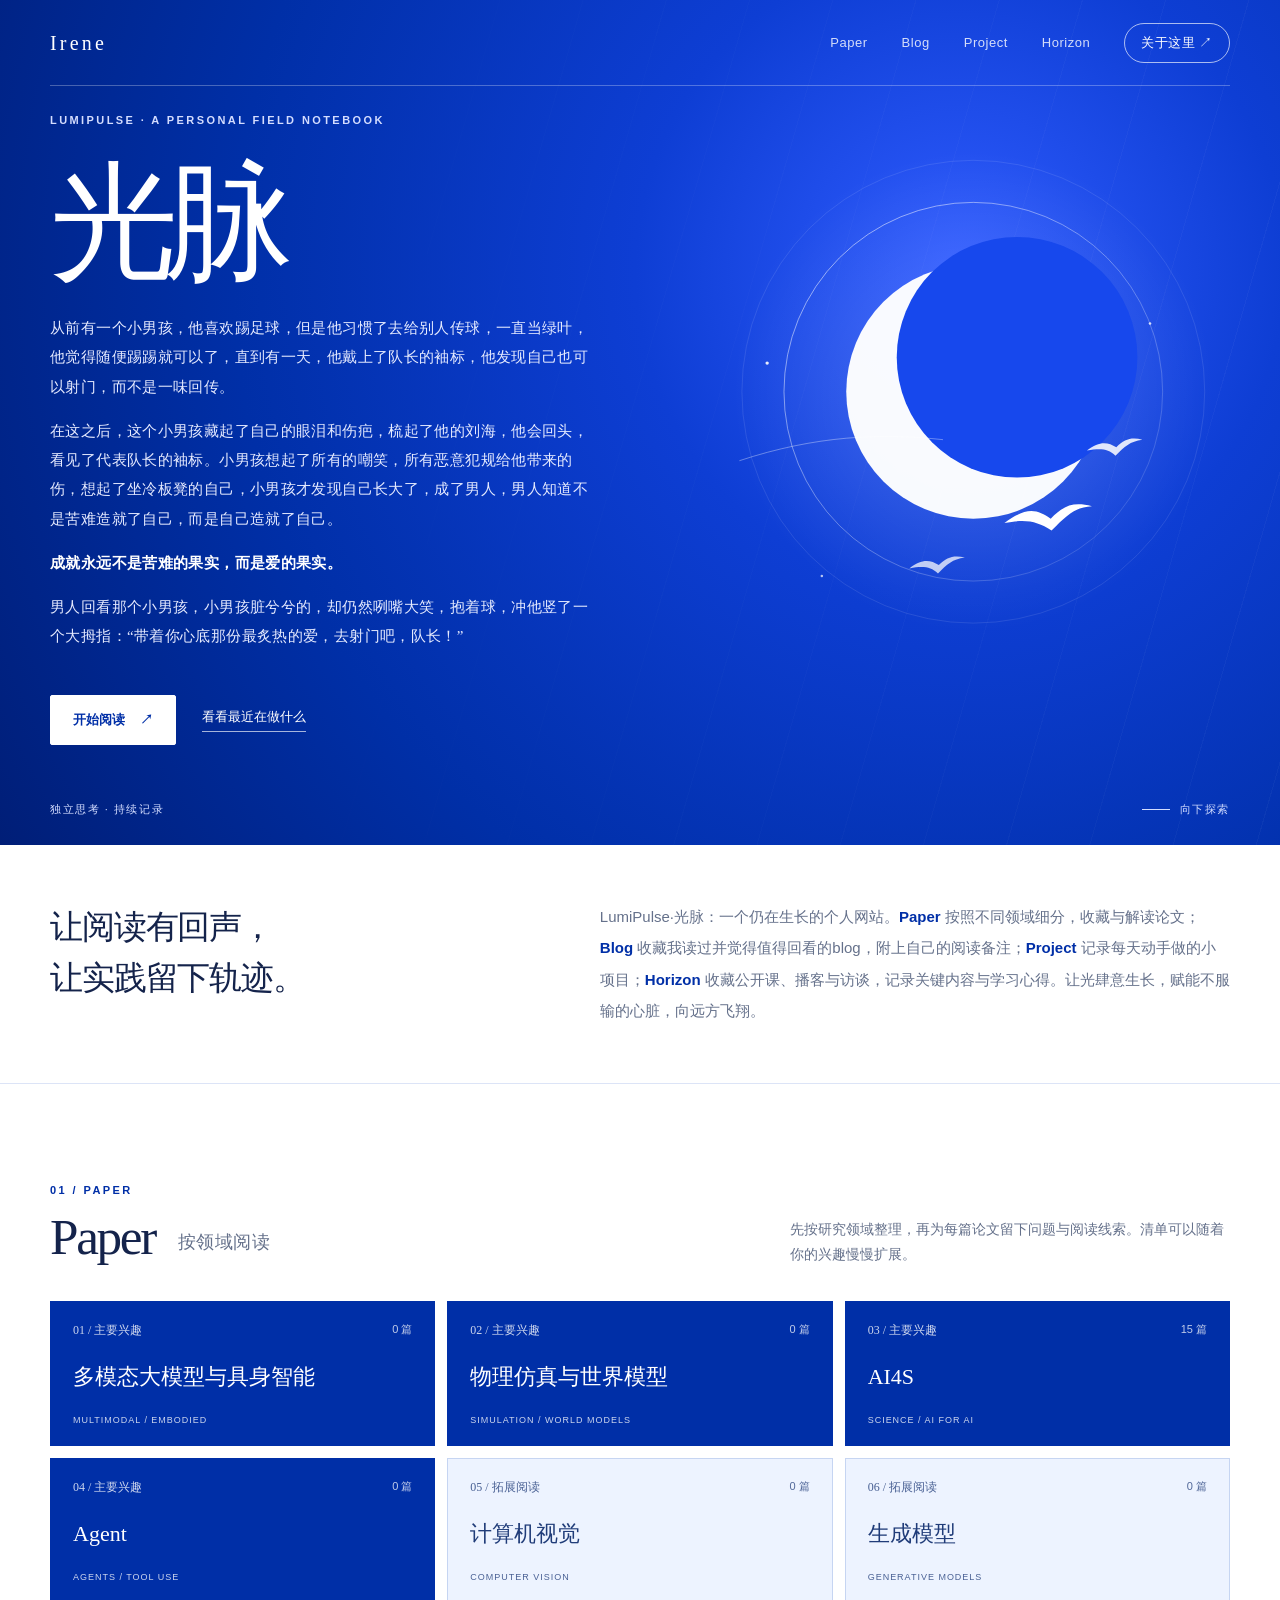
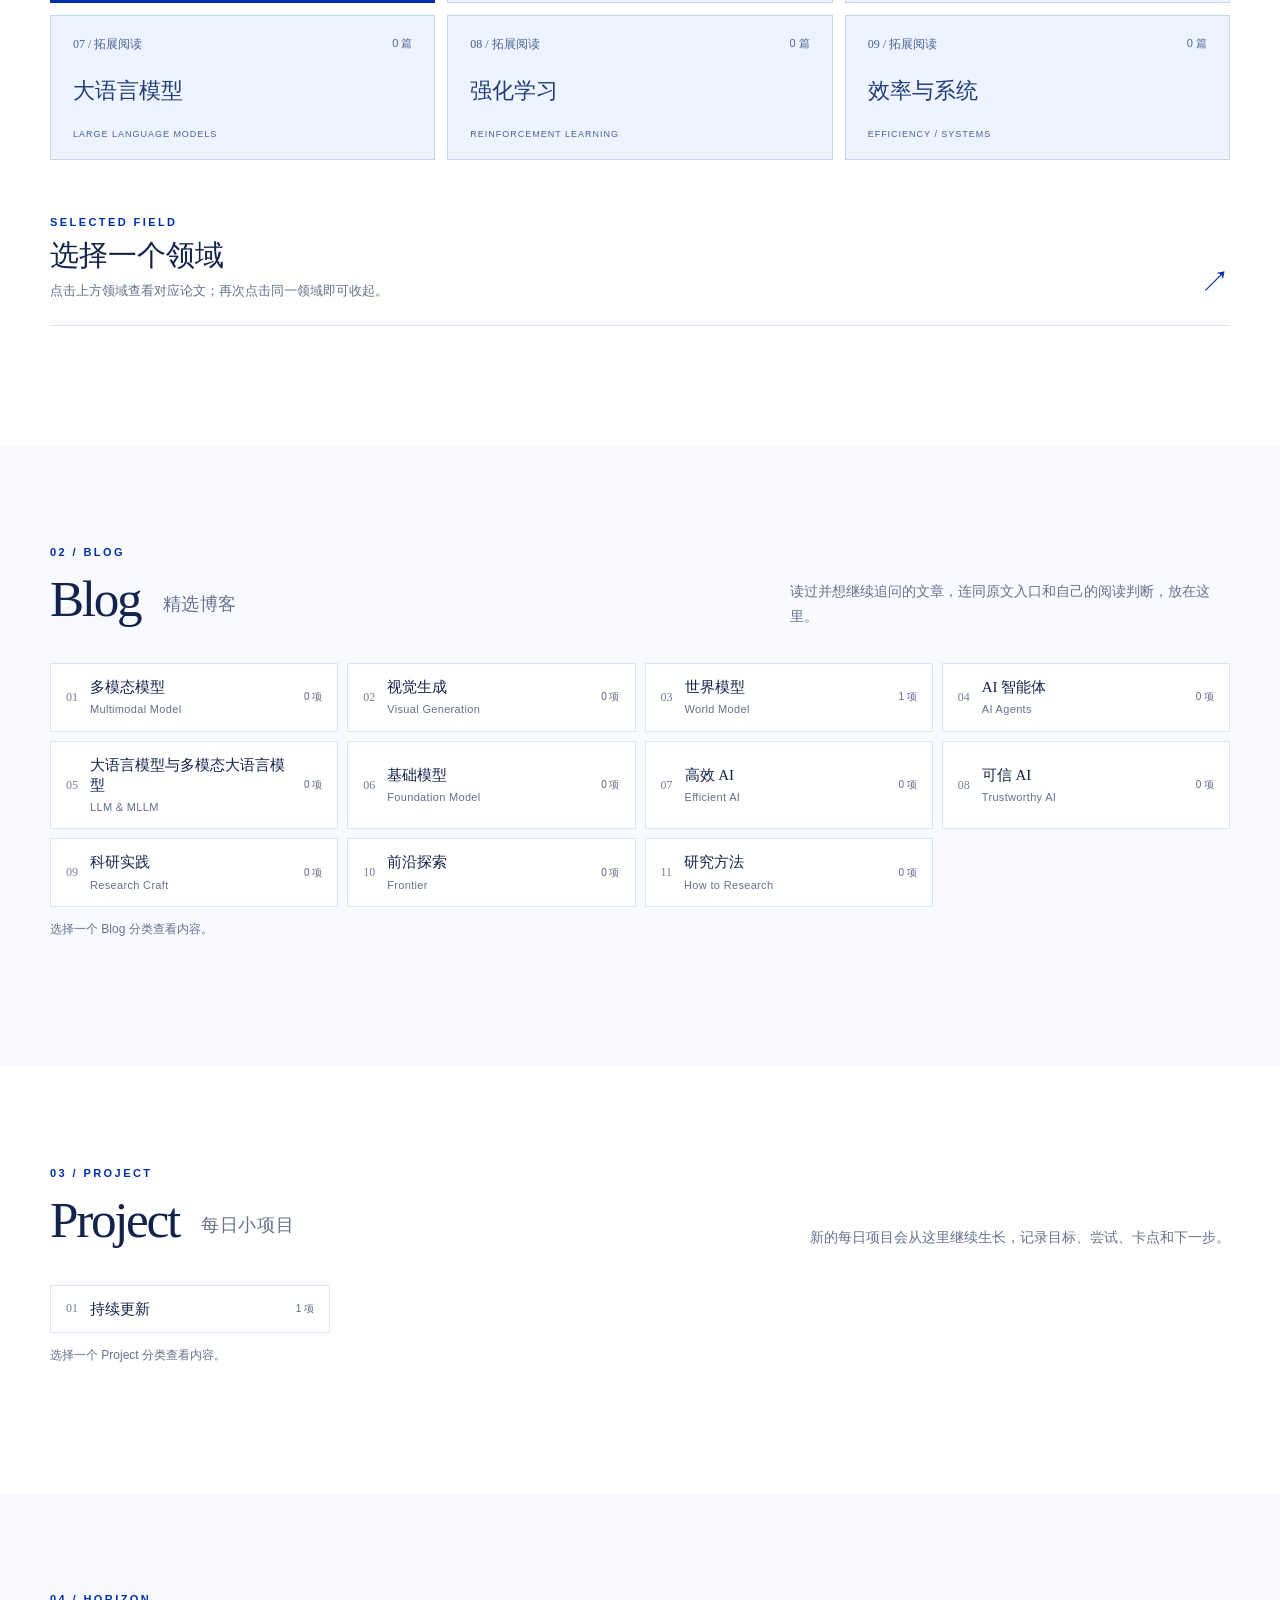
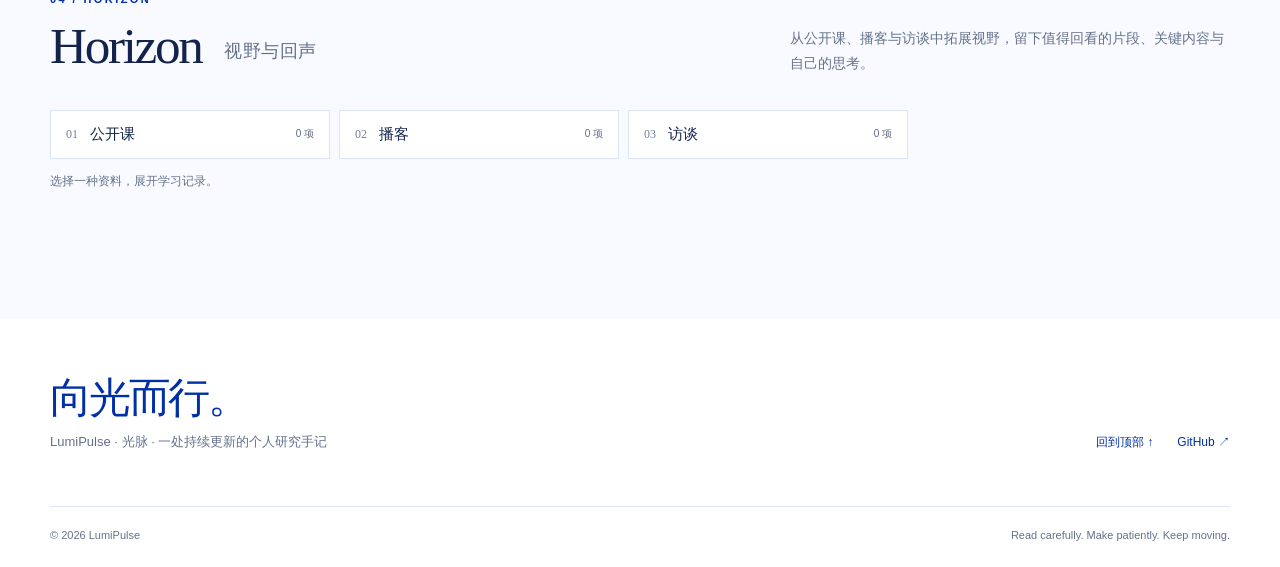
==== commit 6523e2d1: "Replace hero quote with captain story" ====
--- a/index.html
+++ b/index.html
@@ -30,6 +30,7 @@
     @media(max-width:680px){.paper-grid{grid-template-columns:1fr}.paper-note-card.is-open{grid-column:auto}.paper-note-trigger{min-height:255px;padding:21px}.paper-note-trigger h3{margin-top:30px}.paper-note-foot{align-items:flex-start;flex-direction:column}.paper-note-details{padding:25px 20px 27px}.paper-note-sections{grid-template-columns:1fr}.paper-note-block{min-height:0}}
     .node-detail button[hidden]{display:none}.node-edit{margin-top:18px;padding-top:18px;border-top:1px solid rgba(255,255,255,.22)}.node-edit .cancel-edit{background:none;border:1px solid rgba(255,255,255,.4);color:#dce7ff;margin-top:0;text-decoration:none;padding:10px}
     @media(prefers-reduced-motion:reduce){html{scroll-behavior:auto}*,*:before,*:after{animation-duration:.001ms!important;transition-duration:.001ms!important}}
+    .hero .hero-story{max-width:540px;font-size:15px;line-height:1.95;letter-spacing:.025em}.hero-story p{margin:0 0 1em}.hero-story p:last-child{margin-bottom:0}.hero-story p:nth-child(3){color:#fff;font-weight:600}
   </style>
 </head>
 <body>
@@ -45,7 +46,7 @@
   <main id="top">
     <section class="hero" aria-labelledby="heroTitle">
       <div class="container hero-inner">
-        <div class="hero-copy"><div class="eyebrow">LumiPulse · A personal field notebook</div><h1 id="heroTitle">光脉</h1><p class="hero-sub" lang="en">As God is my witness，they are not going to lick me.</p><div class="hero-actions"><a class="button-primary" href="#paper">开始阅读 <span aria-hidden="true">↗</span></a><a class="text-link" href="#project">看看最近在做什么</a></div></div>
+        <div class="hero-copy"><div class="eyebrow">LumiPulse · A personal field notebook</div><h1 id="heroTitle">光脉</h1><div class="hero-sub hero-story" lang="zh-CN"><p>从前有一个小男孩，他喜欢踢足球，但是他习惯了去给别人传球，一直当绿叶，他觉得随便踢踢就可以了，直到有一天，他戴上了队长的袖标，他发现自己也可以射门，而不是一味回传。</p><p>在这之后，这个小男孩藏起了自己的眼泪和伤疤，梳起了他的刘海，他会回头，看见了代表队长的袖标。小男孩想起了所有的嘲笑，所有恶意犯规给他带来的伤，想起了坐冷板凳的自己，小男孩才发现自己长大了，成了男人，男人知道不是苦难造就了自己，而是自己造就了自己。</p><p>成就永远不是苦难的果实，而是爱的果实。</p><p>男人回看那个小男孩，小男孩脏兮兮的，却仍然咧嘴大笑，抱着球，冲他竖了一个大拇指：“带着你心底那份最炙热的爱，去射门吧，队长！”</p></div><div class="hero-actions"><a class="button-primary" href="#paper">开始阅读 <span aria-hidden="true">↗</span></a><a class="text-link" href="#project">看看最近在做什么</a></div></div>
         <div class="hero-art" role="img" aria-label="蓝色天空中，白色的日月与三只飞鸟相伴">
           <svg viewBox="0 0 650 650" xmlns="http://www.w3.org/2000/svg" aria-hidden="true">
             <defs><radialGradient id="halo"><stop offset="0" stop-color="#fff" stop-opacity=".44"/><stop offset=".25" stop-color="#fff" stop-opacity=".13"/><stop offset="1" stop-color="#fff" stop-opacity="0"/></radialGradient><linearGradient id="arc" x1="0" y1="0" x2="1" y2="1"><stop stop-color="#fff" stop-opacity=".7"/><stop offset="1" stop-color="#fff" stop-opacity=".08"/></linearGradient></defs>
@@ -78,8 +79,8 @@
     const brandFlight=document.querySelector('#brandFlight');const flightBird=document.querySelector('#flightBird');const heroArt=document.querySelector('.hero-art');let birdAnimation;
     brandFlight.addEventListener('click',()=>{if(birdAnimation)return;const start=brandFlight.getBoundingClientRect();const target=heroArt.getBoundingClientRect();const birdWidth=66;const birdHeight=24;const startX=start.left+start.width/2-birdWidth/2;const startY=start.top+start.height/2-birdHeight/2;const endX=target.left+target.width*.76-birdWidth/2;const endY=target.top+target.height*.59-birdHeight/2;const dx=endX-startX;const dy=endY-startY;const reduced=window.matchMedia('(prefers-reduced-motion: reduce)').matches;brandFlight.classList.add('is-flying');flightBird.style.left=`${startX}px`;flightBird.style.top=`${startY}px`;birdAnimation=flightBird.animate(reduced?[{opacity:0,transform:'scale(.7)'},{opacity:1,transform:'scale(1)'},{opacity:0,transform:`translate(${dx}px,${dy}px) scale(.45)`}]:[{offset:0,opacity:0,transform:'translate(0,0) rotate(-8deg) scale(.62)'},{offset:.1,opacity:1,transform:'translate(0,0) rotate(-8deg) scale(.9)'},{offset:.42,opacity:1,transform:`translate(${dx*.38}px,${dy*.12-42}px) rotate(-2deg) scale(.86)`},{offset:.76,opacity:.92,transform:`translate(${dx*.76}px,${dy*.58-32}px) rotate(5deg) scale(.68)`},{offset:1,opacity:0,transform:`translate(${dx}px,${dy}px) rotate(9deg) scale(.38)`}],{duration:reduced?500:2400,easing:'cubic-bezier(.35,.04,.18,1)',fill:'forwards'});birdAnimation.finished.finally(()=>{birdAnimation=null;flightBird.getAnimations().forEach(animation=>animation.cancel());brandFlight.classList.remove('is-flying')})});
   </script>
-  <script src="paper-data.js"></script>
-  <script src="paper.js"></script>
-  <script src="site-content.js"></script>
+  <script src="paper-data.js?v=460cdcc9dea2"></script>
+  <script src="paper.js?v=cacc667f077e"></script>
+  <script src="site-content.js?v=7d71761433a7"></script>
 </body>
 </html>
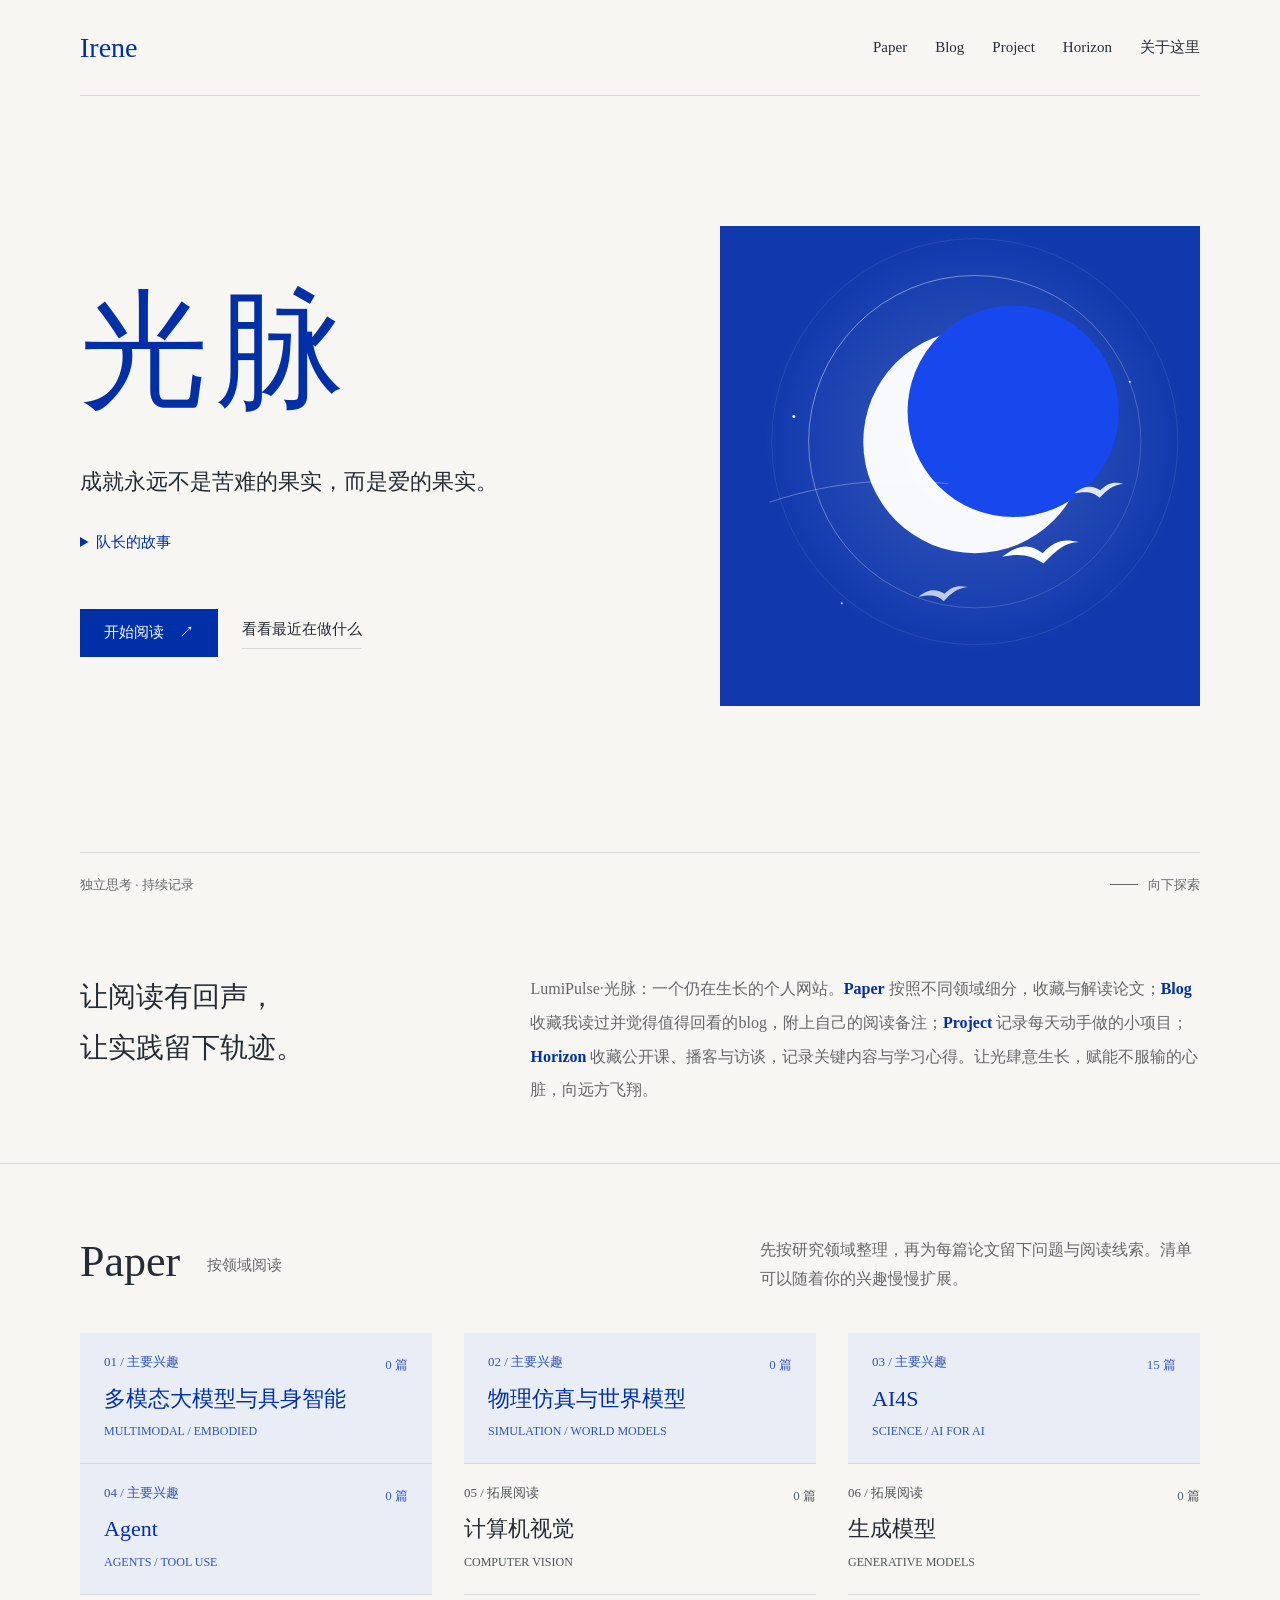
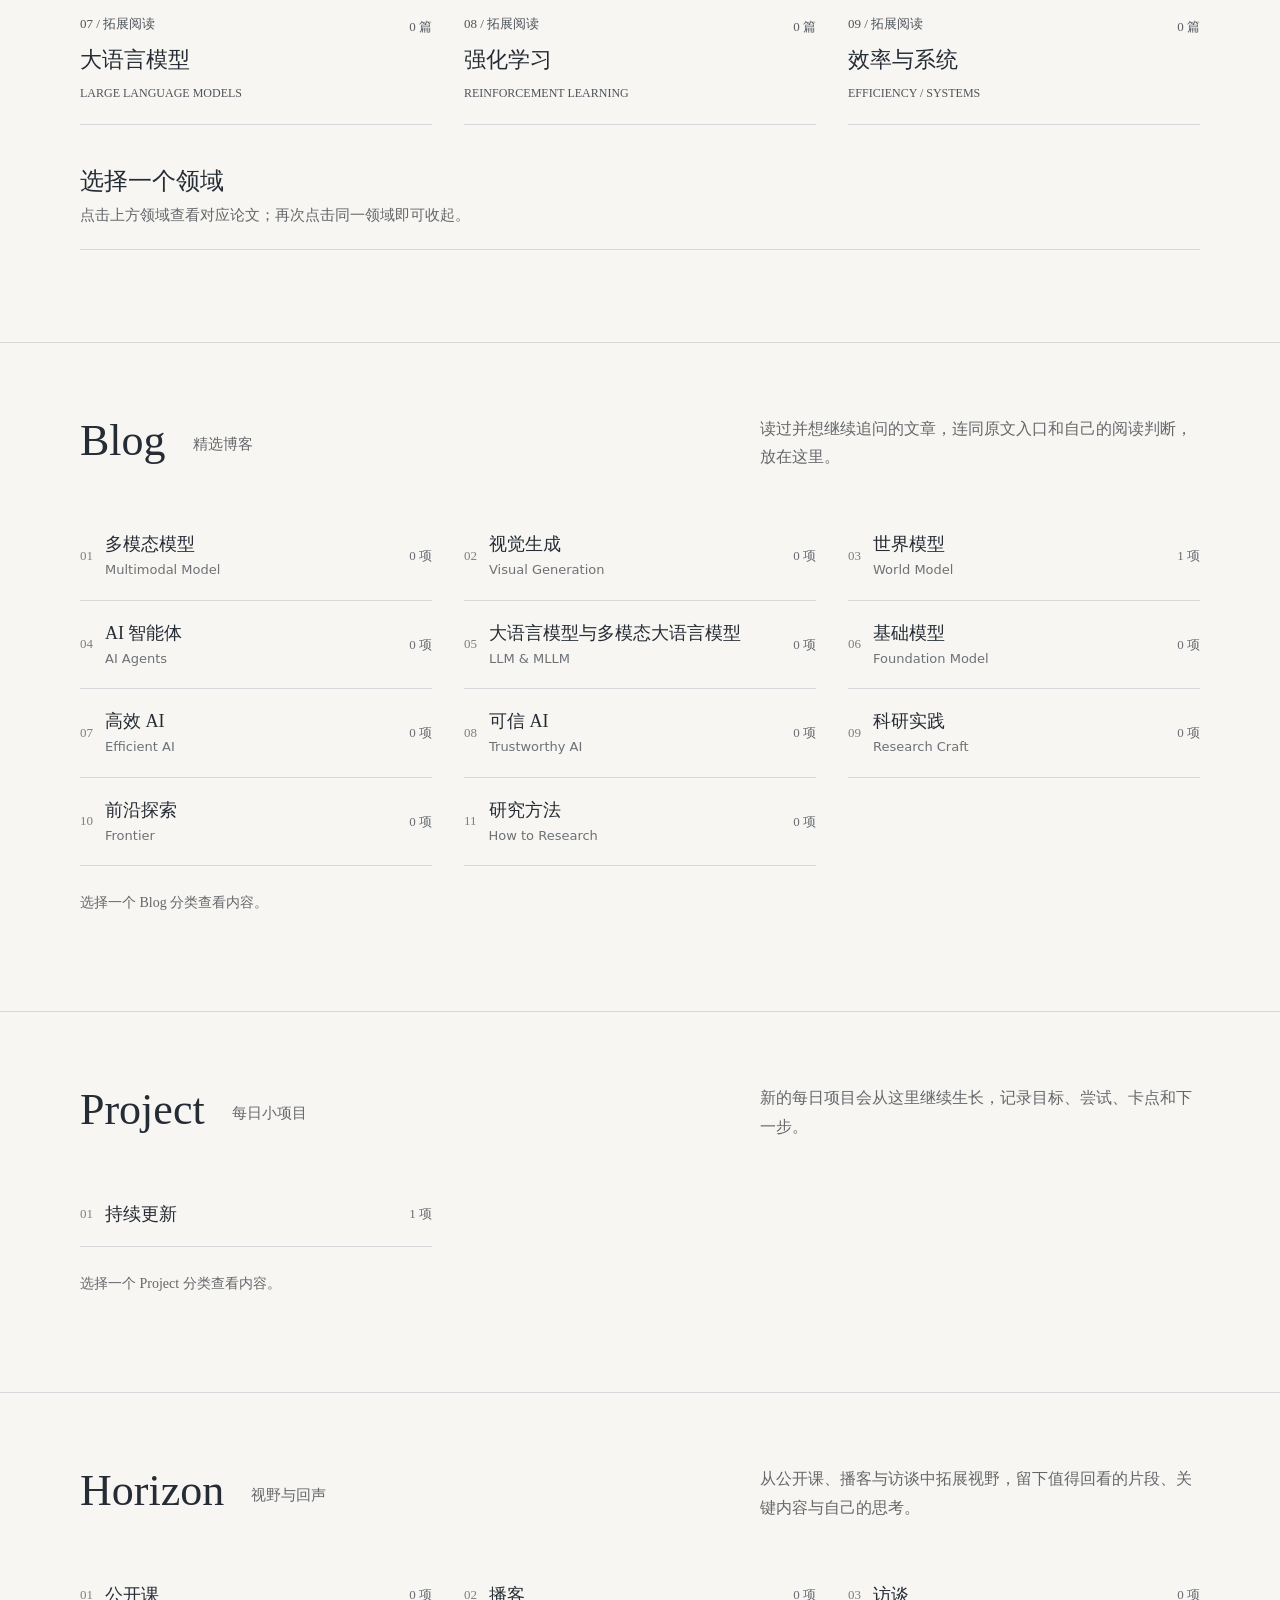
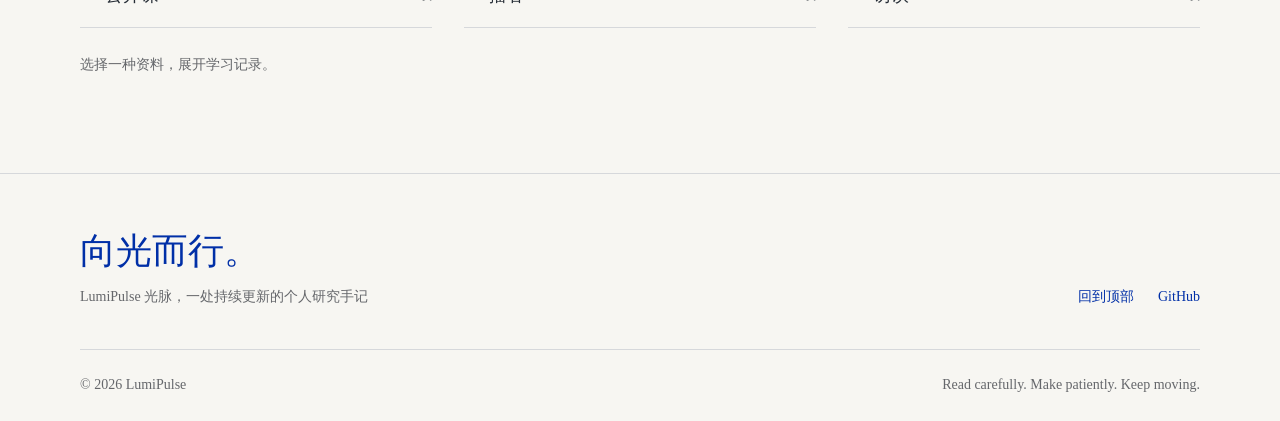
==== commit 889668ef: "Redesign LumiPulse as a literary research anthology" ====
--- a/index.html
+++ b/index.html
@@ -7,46 +7,59 @@
   <meta name="description" content="LumiPulse 光脉：paper · blog · project · horizon">
   <title>LumiPulse · 光脉</title>
   <style>
-    :root{--blue:#002fa7;--bright:#1748ed;--ink:#14234b;--muted:#65718b;--line:#dce4f7;--paper:#f8faff;--white:#fff;--serif:Georgia,"Noto Serif SC","Songti SC",serif;--sans:Inter,"Noto Sans SC","Microsoft YaHei",sans-serif}
-    *{box-sizing:border-box}html{scroll-behavior:smooth}body{margin:0;color:var(--ink);background:var(--white);font-family:var(--sans);-webkit-font-smoothing:antialiased}button,input{font:inherit}a{color:inherit;text-decoration:none}button{cursor:pointer}img,svg{display:block}::selection{background:#c8d5ff;color:var(--blue)}:focus-visible{outline:3px solid #7195ff;outline-offset:4px}
-    .container{width:min(1180px,calc(100% - 64px));margin-inline:auto}.eyebrow{font-size:11px;font-weight:700;letter-spacing:.22em;text-transform:uppercase}.section{padding:100px 0}.section-head{display:flex;align-items:end;justify-content:space-between;gap:24px;margin-bottom:34px}.section-head h2{margin:10px 0 0;font:normal clamp(34px,4vw,55px)/1.2 var(--serif);letter-spacing:-.045em}.section-head p{margin:0;max-width:440px;color:var(--muted);line-height:1.8;font-size:14px}.rule{height:1px;background:var(--line)}
-    .site-header{position:absolute;z-index:20;top:0;left:0;right:0;color:#fff}.header-inner{height:86px;display:flex;align-items:center;justify-content:space-between;border-bottom:1px solid rgba(255,255,255,.28)}.brand{display:flex;align-items:center;padding:8px 0;border:0;background:none;color:#fff;font:normal 20px/1 var(--serif);letter-spacing:.16em;white-space:nowrap;cursor:pointer}.brand-label{transition:opacity .18s ease,transform .18s ease}.brand.is-flying .brand-label{opacity:0;transform:scale(.82)}.brand:focus-visible{outline:1px solid rgba(255,255,255,.9);outline-offset:7px}.flight-bird{position:fixed;z-index:60;left:0;top:0;width:66px;height:24px;color:#fff;pointer-events:none;filter:drop-shadow(0 3px 8px rgba(0,25,105,.22));opacity:0;transform-origin:center}.flight-bird path{fill:currentColor}.nav{display:flex;align-items:center;gap:34px}.nav a{font-size:13px;letter-spacing:.04em;opacity:.82;transition:opacity .2s}.nav a:hover{opacity:1}.nav .nav-contact{border:1px solid rgba(255,255,255,.65);border-radius:99px;padding:10px 16px;opacity:1}.menu-button{display:none;background:none;border:0;color:#fff;font-size:27px;line-height:1}
-    .hero{position:relative;min-height:680px;min-height:min(780px,94svh);overflow:hidden;color:#fff;background:radial-gradient(circle at 75% 32%,#2f5bff 0,#0e3ed4 29%,#002fa7 65%,#001e77 100%)}.hero:before{content:"";position:absolute;inset:0;pointer-events:none;background:repeating-linear-gradient(106deg,rgba(255,255,255,.035) 0 1px,transparent 1px 80px);mask-image:linear-gradient(90deg,transparent 20%,black 100%)}.hero-inner{position:relative;z-index:2;min-height:inherit;display:grid;grid-template-columns:1fr .94fr;align-items:center;gap:4vw;padding-top:94px;padding-bottom:100px}.hero-copy{padding-top:20px}.hero .eyebrow{color:#d4ddff}.hero h1{font:normal clamp(70px,10vw,145px)/1.08 var(--serif);letter-spacing:-.105em;margin:28px 0 22px;white-space:nowrap}.hero-sub{max-width:490px;margin:0;color:#e6ebff;font:normal clamp(17px,1.8vw,22px)/1.9 var(--serif);letter-spacing:.05em}.hero-actions{display:flex;align-items:center;gap:26px;margin-top:43px}.button-primary{display:inline-flex;align-items:center;justify-content:center;gap:15px;min-height:50px;padding:0 22px;border:1px solid #fff;background:#fff;color:var(--blue);border-radius:2px;font-size:13px;font-weight:700;transition:transform .2s,background .2s}.button-primary:hover{transform:translateY(-3px);background:#eef2ff}.text-link{font-size:13px;border-bottom:1px solid rgba(255,255,255,.65);padding-bottom:5px}.hero-art{align-self:stretch;display:flex;align-items:center;justify-content:center;min-height:480px;position:relative}.hero-art svg{width:min(100%,650px);height:auto;overflow:visible}.hero-bottom{position:absolute;z-index:3;bottom:28px;left:0;right:0;display:flex;justify-content:space-between;color:#d3ddff;font-size:11px;letter-spacing:.14em}.scroll-cue{display:flex;align-items:center;gap:10px}.scroll-cue:before{content:"";width:28px;height:1px;background:currentColor}
-    .intro{padding:56px 0;border-bottom:1px solid var(--line)}.intro-grid{display:grid;grid-template-columns:1fr 1.45fr;gap:9vw;align-items:start}.intro h2{font:normal clamp(23px,2.6vw,34px)/1.55 var(--serif);letter-spacing:-.035em;margin:0}.intro p{font-size:15px;line-height:2.1;color:var(--muted);margin:0}.intro strong{color:var(--blue);font-weight:600}
-    .tabs{display:flex;gap:8px;flex-wrap:wrap}.tab{border:1px solid var(--line);background:#fff;color:var(--muted);padding:9px 15px;border-radius:99px;font-size:12px}.tab[aria-pressed="true"]{color:#fff;background:var(--blue);border-color:var(--blue)}.feature-grid{display:grid;grid-template-columns:1.15fr 1fr 1fr;gap:15px}.feature-card{border:1px solid var(--line);background:#fff;min-height:310px;padding:25px;display:flex;flex-direction:column;transition:transform .2s,border-color .2s}.feature-card:hover{transform:translateY(-4px);border-color:#9bb0ef}.feature-card.highlight{background:var(--blue);border-color:var(--blue);color:#fff}.card-top{display:flex;justify-content:space-between;gap:10px;font-size:11px;letter-spacing:.12em;color:var(--muted)}.highlight .card-top{color:#d2dcff}.card-index{font-family:var(--serif);font-size:25px;line-height:1}.card-body{margin-top:auto}.card-body h3{font:normal clamp(23px,2.3vw,31px)/1.35 var(--serif);letter-spacing:-.04em;margin:0 0 13px}.card-body p{font-size:13px;line-height:1.8;color:var(--muted);margin:0}.highlight .card-body p{color:#dce5ff}.card-footer{margin-top:25px;display:flex;align-items:center;justify-content:space-between;font-size:12px}.card-arrow{font-size:22px;line-height:1}.feature-card[hidden]{display:none}
-    .collection-filter-caption{display:block;margin-top:5px;font:11px/1.4 var(--sans);letter-spacing:.03em;opacity:.65}#blog .collection-filters{display:grid;grid-template-columns:repeat(auto-fit,minmax(min(100%,260px),1fr))}#blog .collection-filter{min-width:0}
+/* Hallmark · shape: Personal anthology · genre: editorial · theme: Specimen (brand adapted) · redesign: full · hero: letter and moon · nav: contents · footer: colophon · imagery: existing moon · signature: Irene bird · axes: light/roman-serif/cool · posture: restrained · contrast: checked by tokens · fold: pending · v2.0.0 */
+/* Hallmark · pre-emit critique: retained material and wiring; weakest: long hero, moved full story into native disclosure */
+/* Hallmark · waive 24b · existing responsive rules remain overridden by editorial.css · preserve source spacing while the new layer owns layout */
+/* Hallmark · waive 44c · personal anthology and retained story content · the literary hero keeps paper margins around the moon plate at larger desktop heights */
+/* Hallmark · waive 79 · personal anthology and retained story content · the quiet hero deliberately leaves breathing room around the moon instead of enlarging artwork to the fold */
+/* Hallmark · waive 59 · personal anthology and retained story content · the short introduction joins the hero to the research index without adding an empty screen of spacing */
+/* Hallmark · waive 77 · personal anthology and retained story content · the introduction is a genuine short personal statement and should stay text rather than invented media */
+:root{--tone-1:#002fa7;--tone-2:#1748ed;--tone-3:#14234b;--tone-4:#65718b;--tone-5:#dce4f7;--tone-6:#f8faff;--tone-7:#fdfcf8;--tone-8:#c8d5ff;--tone-9:#7195ff;--tone-10:rgba(255,255,255,.28);--tone-11:rgba(255,255,255,.9);--tone-12:rgba(0,25,105,.22);--tone-13:rgba(255,255,255,.65);--tone-14:#2f5bff;--tone-15:#0e3ed4;--tone-16:#001e77;--tone-17:rgba(255,255,255,.035);--tone-18:#d4ddff;--tone-19:#e6ebff;--tone-20:#eef2ff;--tone-21:#d3ddff;--tone-22:#9bb0ef;--tone-23:#d2dcff;--tone-24:#dce5ff;--tone-25:rgba(255,255,255,.2);--tone-26:#f9fbff;--tone-27:#c5d4f7;--tone-28:#e4ecff;--tone-29:rgba(255,255,255,.48);--tone-30:#becdf1;--tone-31:#edf3ff;--tone-32:#c6d5f2;--tone-33:#203c79;--tone-34:#6084ed;--tone-35:#dce8ff;--tone-36:#17366c;--tone-37:#527dec;--tone-38:rgba(0,47,167,.08);--tone-39:#858c9c;--tone-40:#bac3d5;--tone-41:#fbfcff;--tone-42:rgba(255,255,255,.22);--tone-43:rgba(255,255,255,.4);--tone-44:#dce7ff;}
+
+/* Hallmark · waive 39b · domain-card buttons contain a field title and count · Paper fields are content entries requiring larger readable hit areas */
+/* Hallmark · waive 80 · existing moon and birds are explicitly requested brand artwork · preserve the Irene moon imagery rather than substitute unrelated photographs */
+    :root{--blue:var(--tone-1);--bright:var(--tone-2);--ink:var(--tone-3);--muted:var(--tone-4);--line:var(--tone-5);--paper:var(--tone-6);--white:var(--tone-7);--serif:Georgia,"Noto Serif SC","Songti SC",serif;--sans:Inter,"Noto Sans SC","Microsoft YaHei",sans-serif}
+    *{box-sizing:border-box}html{scroll-behavior:smooth}body{margin:0;color:var(--ink);background:var(--white);font-family:var(--sans);-webkit-font-smoothing:antialiased}button,input{font:inherit}a{color:inherit;text-decoration:none}button{cursor:pointer}img,svg{display:block}::selection{background:var(--tone-8);color:var(--blue)}:focus-visible{outline:3px solid var(--tone-9);outline-offset:4px}
+    .container{width:min(1180px,calc(100% - 64px));margin-inline:auto}.eyebrow{font-size:14px;letter-spacing:0;text-transform:none}.section{padding:100px 0}.section-head{display:flex;align-items:end;justify-content:space-between;gap:24px;margin-bottom:34px}.section-head h2{margin:10px 0 0;font:normal clamp(34px,4vw,55px)/1.2 var(--serif);letter-spacing:0}.section-head p{margin:0;max-width:440px;color:var(--muted);line-height:1.8;font-size:14px}.rule{height:1px;background:var(--line)}
+    .site-header{position:absolute;z-index:20;top:0;left:0;right:0;color:var(--tone-7)}.header-inner{height:86px;display:flex;align-items:center;justify-content:space-between;border-bottom:1px solid var(--tone-10)}.brand{display:flex;align-items:center;padding:8px 0;border:0;background:none;color:var(--tone-7);font:normal 20px/1 var(--serif);letter-spacing:0;white-space:nowrap;cursor:pointer}.brand-label{transition:opacity .18s ease,transform .18s ease}.brand.is-flying .brand-label{opacity:0;transform:scale(.82)}.brand:focus-visible{outline:1px solid var(--tone-11);outline-offset:7px}.flight-bird{position:fixed;z-index:60;left:0;top:0;width:66px;height:24px;color:var(--tone-7);pointer-events:none;filter:drop-shadow(0 3px 8px var(--tone-12));opacity:0;transform-origin:center}.flight-bird path{fill:currentColor}.nav{display:flex;align-items:center;gap:34px}.nav a{font-size:13px;letter-spacing:0;opacity:.82;transition:opacity .2s}.nav a:hover{opacity:1}.nav .nav-contact{border:1px solid var(--tone-13);border-radius:99px;padding:10px 16px;opacity:1}.menu-button{display:none;background:none;border:0;color:var(--tone-7);font-size:27px;line-height:1}
+    .hero{position:relative;overflow:visible}.hero-inner{position:relative;z-index:2;min-height:inherit;display:grid;grid-template-columns:1fr .94fr;align-items:center;gap:4vw;padding-top:94px;padding-bottom:100px}.hero-copy{padding-top:20px}.hero .eyebrow{font-size:14px;letter-spacing:0;text-transform:none}.hero h1{font:normal clamp(70px,10vw,145px)/1.08 var(--serif);letter-spacing:0;margin:28px 0 22px;white-space:nowrap}.hero-sub{max-width:490px;margin:0;color:var(--tone-19);font:normal clamp(17px,1.8vw,22px)/1.9 var(--serif);letter-spacing:0}.hero-actions{display:flex;align-items:center;gap:26px;margin-top:43px}.button-primary{display:inline-flex;align-items:center;justify-content:center;gap:15px;min-height:50px;padding:0 22px;border:1px solid var(--tone-7);background:var(--tone-7);color:var(--blue);border-radius:2px;font-size:13px;font-weight:700;transition:transform .2s,background .2s}.button-primary:hover{transform:translateY(-3px);background:var(--tone-20)}.text-link{font-size:13px;border-bottom:1px solid var(--tone-13);padding-bottom:5px}.hero-art{align-self:stretch;display:flex;align-items:center;justify-content:center;min-height:480px;position:relative}.hero-art svg{width:min(100%,650px);height:auto;overflow:visible}.hero-bottom{position:absolute;z-index:3;bottom:28px;left:0;right:0;display:flex;justify-content:space-between;color:var(--tone-21);font-size:11px;letter-spacing:0}.scroll-cue{display:flex;align-items:center;gap:10px}.scroll-cue:before{content:"";width:28px;height:1px;background:currentColor}
+    .intro{padding:56px 0;border-bottom:1px solid var(--line)}.intro-grid{display:grid;grid-template-columns:1fr 1.45fr;gap:9vw;align-items:start}.intro h2{font:normal clamp(23px,2.6vw,34px)/1.55 var(--serif);letter-spacing:0;margin:0}.intro p{font-size:15px;line-height:2.1;color:var(--muted);margin:0}.intro strong{color:var(--blue);font-weight:600}
+    .tabs{display:flex;gap:8px;flex-wrap:wrap}.tab{border:1px solid var(--line);background:var(--tone-7);color:var(--muted);padding:9px 15px;border-radius:99px;font-size:12px}.tab[aria-pressed="true"]{color:var(--tone-7);background:var(--blue);border-color:var(--blue)}.feature-grid{display:grid;grid-template-columns:1.15fr 1fr 1fr;gap:15px}.feature-card{border:1px solid var(--line);background:var(--tone-7);min-height:310px;padding:25px;display:flex;flex-direction:column;transition:transform .2s,border-color .2s}.feature-card:hover{transform:translateY(-4px);border-color:var(--tone-22)}.feature-card.highlight{background:var(--blue);border-color:var(--blue);color:var(--tone-7)}.card-top{display:flex;justify-content:space-between;gap:10px;font-size:11px;letter-spacing:0;color:var(--muted)}.highlight .card-top{color:var(--tone-23)}.card-index{font-family:var(--serif);font-size:25px;line-height:1}.card-body{margin-top:auto}.card-body h3{font:normal clamp(23px,2.3vw,31px)/1.35 var(--serif);letter-spacing:0;margin:0 0 13px}.card-body p{font-size:13px;line-height:1.8;color:var(--muted);margin:0}.highlight .card-body p{color:var(--tone-24)}.card-footer{margin-top:25px;display:flex;align-items:center;justify-content:space-between;font-size:12px}.card-arrow{font-size:22px;line-height:1}.feature-card[hidden]{display:none}
+    .collection-filter-caption{display:block;margin-top:5px;font:11px/1.4 var(--sans);letter-spacing:0;opacity:.65}#blog .collection-filters{display:grid;grid-template-columns:repeat(auto-fit,minmax(min(100%,260px),1fr))}#blog .collection-filter{min-width:0}
     .curation{background:var(--paper)}#blog .blog-grid{grid-template-columns:1fr}#blog .blog-grid .feature-card{min-height:330px}
-    .footer{padding:54px 0 26px}.footer-top{display:flex;justify-content:space-between;gap:30px;align-items:end}.footer h2{font:normal 42px/1.2 var(--serif);letter-spacing:-.06em;color:var(--blue);margin:0 0 10px}.footer p{font-size:13px;color:var(--muted);margin:0}.footer-links{display:flex;gap:24px;font-size:12px;color:var(--blue)}.footer-bottom{margin-top:55px;padding-top:22px;border-top:1px solid var(--line);display:flex;justify-content:space-between;gap:15px;font-size:11px;color:var(--muted)}
-    .section-head h2 small{display:inline-block;white-space:nowrap;word-break:keep-all;font:normal .36em/1.3 var(--sans);letter-spacing:.03em;color:var(--muted);vertical-align:middle;margin-left:12px}.content-grid .feature-card{min-height:300px}.content-grid article{cursor:default}.content-grid article:hover{transform:none;border-color:var(--line)}.content-grid article.highlight:hover{border-color:var(--blue)}.collection-filters{display:flex;flex-wrap:wrap;gap:9px;margin:0 0 14px}.collection-filter{display:grid;grid-template-columns:auto 1fr auto;align-items:center;gap:12px;min-width:min(100%,280px);padding:13px 15px;border:1px solid var(--line);background:#fff;color:var(--ink);text-align:left;transition:border-color .2s,background .2s,color .2s,transform .2s}.collection-filter:hover{border-color:#9bb0ef;transform:translateY(-2px)}.collection-filter[aria-pressed="true"]{border-color:var(--blue);background:var(--blue);color:#fff}.collection-filter-number{font:12px var(--serif);opacity:.58}.collection-filter-name{font:15px/1.35 var(--serif)}.collection-filter-count{font-size:10px;opacity:.68}.collection-state{min-height:22px;margin:0 0 24px;color:var(--muted);font-size:12px}.content-grid[hidden]{display:none}
+    .footer{padding:54px 0 26px}.footer-top{display:flex;justify-content:space-between;gap:30px;align-items:end}.footer h2{font:normal 42px/1.2 var(--serif);letter-spacing:0;color:var(--blue);margin:0 0 10px}.footer p{font-size:13px;color:var(--muted);margin:0}.footer-links{display:flex;gap:24px;font-size:12px;color:var(--blue)}.footer-bottom{margin-top:55px;padding-top:22px;border-top:1px solid var(--line);display:flex;justify-content:space-between;gap:15px;font-size:11px;color:var(--muted)}
+    .section-head h2 small{display:inline-block;white-space:nowrap;word-break:keep-all;font:normal .36em/1.3 var(--sans);letter-spacing:0;color:var(--muted);vertical-align:middle;margin-left:12px}.content-grid .feature-card{min-height:300px}.content-grid article{cursor:default}.content-grid article:hover{transform:none;border-color:var(--line)}.content-grid article.highlight:hover{border-color:var(--blue)}.collection-filters{display:flex;flex-wrap:wrap;gap:9px;margin:0 0 14px}.collection-filter{display:grid;grid-template-columns:auto 1fr auto;align-items:center;gap:12px;min-width:min(100%,280px);padding:13px 15px;border:1px solid var(--line);background:var(--tone-7);color:var(--ink);text-align:left;transition:border-color .2s,background .2s,color .2s,transform .2s}.collection-filter:hover{border-color:var(--tone-22);transform:translateY(-2px)}.collection-filter[aria-pressed="true"]{border-color:var(--blue);background:var(--blue);color:var(--tone-7)}.collection-filter-number{font:12px var(--serif);opacity:.58}.collection-filter-name{font:15px/1.35 var(--serif)}.collection-filter-count{font-size:10px;opacity:.68}.collection-state{min-height:22px;margin:0 0 24px;color:var(--muted);font-size:12px}.content-grid[hidden]{display:none}
 
     @media(max-width:900px){.hero-inner{grid-template-columns:1fr .8fr}.hero h1{font-size:clamp(61px,10vw,93px)}.hero-art{min-height:370px}.feature-grid{grid-template-columns:1fr 1fr}.feature-card.highlight{grid-column:span 2}.content-grid .feature-card.highlight{grid-column:auto}}
-    @media(max-width:680px){.container{width:min(100% - 36px,1180px)}.header-inner{height:70px}.brand{font-size:17px}.menu-button{display:block}.nav{display:none;position:absolute;top:70px;left:0;right:0;background:var(--blue);padding:22px 18px 28px;flex-direction:column;align-items:stretch;gap:0;border-bottom:1px solid rgba(255,255,255,.2)}.nav.open{display:flex}.nav a{padding:13px 0}.nav .nav-contact{border:0;padding:13px 0}.hero{min-height:810px}.hero-inner{display:flex;flex-direction:column;align-items:stretch;justify-content:flex-start;padding-top:138px;padding-bottom:70px;gap:0}.hero-copy{padding-top:0}.hero h1{font-size:clamp(60px,16vw,95px);margin:18px 0 15px}.hero-sub{font-size:16px;line-height:1.75;max-width:360px}.hero-actions{margin-top:26px}.hero-art{min-height:0;height:320px;align-self:stretch;margin-top:5px}.hero-art svg{width:min(100%,430px);height:300px}.hero-bottom{bottom:18px;font-size:9px}.intro{padding:40px 0}.intro-grid{grid-template-columns:1fr;gap:15px}.intro h2{font-size:25px}.intro p{font-size:13px}.section{padding:70px 0}.section-head{display:block;margin-bottom:25px}.section-head h2{font-size:38px}.section-head h2 small{display:block;margin:4px 0 0;font-size:14px}.section-head p{margin-top:12px}.tabs{margin-top:22px}.feature-grid,#blog .blog-grid{grid-template-columns:1fr}.feature-card,.feature-card.highlight{grid-column:auto;min-height:270px}.footer-top{display:block}.footer-links{margin-top:27px}.footer-bottom{display:block;line-height:2}}
-    .paper-domain-grid{display:grid;grid-template-columns:repeat(3,minmax(0,1fr));gap:12px}.domain-card{min-height:145px;padding:20px 22px;background:#f9fbff;border:1px solid var(--line);color:var(--ink);text-align:left;display:grid;grid-template-columns:1fr auto;align-content:space-between;gap:7px;transition:border-color .2s,background .2s,transform .2s}.domain-card:hover{border-color:#9bb0ef;transform:translateY(-2px)}.domain-card[aria-pressed="true"]{background:var(--blue);border-color:var(--blue);color:#fff}.domain-number{font:12px var(--serif);opacity:.58}.domain-name{grid-column:1 / -1;font:normal 22px/1.3 var(--serif)}.domain-caption{font-size:9px;letter-spacing:.11em;opacity:.58;align-self:end}.domain-count{grid-column:2;grid-row:1;font-size:11px;opacity:.75}.paper-selection{display:flex;align-items:end;justify-content:space-between;gap:20px;border-bottom:1px solid var(--line);padding:56px 0 22px;margin-bottom:20px}.paper-selection h3{font:normal 29px/1.25 var(--serif);margin:9px 0 7px}.paper-selection p{font-size:13px;color:var(--muted);margin:0;line-height:1.7}.paper-selection-mark{font:30px var(--serif);color:var(--blue)}.paper-grid{grid-template-columns:repeat(2,minmax(0,1fr))}.paper-card{min-height:280px}.paper-tags{display:flex;gap:7px;flex-wrap:wrap;margin-top:18px}.paper-tags span{font-size:10px;border:1px solid #c5d4f7;padding:5px 8px;border-radius:99px;color:var(--blue)}.paper-card.highlight .paper-tags span{color:#e4ecff;border-color:rgba(255,255,255,.48)}.paper-empty{grid-column:1 / -1;min-height:180px;display:flex;align-items:center;justify-content:center;border:1px dashed #becdf1;color:var(--muted);font:normal 20px var(--serif);text-align:center;padding:20px}
-    .domain-card.domain-primary{background:var(--blue);border-color:var(--blue);color:#fff}.domain-card.domain-explore{background:#edf3ff;border-color:#c6d5f2;color:#203c79}.domain-card.domain-primary .domain-number,.domain-card.domain-primary .domain-caption{opacity:.8}.domain-card.domain-explore .domain-number,.domain-card.domain-explore .domain-caption{opacity:.8}.domain-card.domain-primary[aria-pressed="true"]{outline:2px solid #6084ed;outline-offset:3px;box-shadow:inset 0 0 0 2px #fff}.domain-card.domain-explore[aria-pressed="true"]{background:#dce8ff;border-color:var(--blue);color:#17366c;outline:2px solid var(--blue);outline-offset:3px}.domain-card:focus-visible{outline:2px solid #527dec;outline-offset:4px}
+    @media(max-width:680px){.container{width:min(100% - 36px,1180px)}.header-inner{height:70px}.brand{font-size:17px}.menu-button{display:block}.nav{display:none;position:absolute;top:70px;left:0;right:0;background:var(--blue);padding:22px 18px 28px;flex-direction:column;align-items:stretch;gap:0;border-bottom:1px solid var(--tone-25)}.nav.open{display:flex}.nav a{padding:13px 0}.nav .nav-contact{border:0;padding:13px 0}.hero{min-height:810px}.hero-inner{display:flex;flex-direction:column;align-items:stretch;justify-content:flex-start;padding-top:138px;padding-bottom:70px;gap:0}.hero-copy{padding-top:0}.hero h1{font-size:clamp(60px,16vw,95px);margin:18px 0 15px}.hero-sub{font-size:16px;line-height:1.75;max-width:360px}.hero-actions{margin-top:26px}.hero-art{min-height:0;height:320px;align-self:stretch;margin-top:5px}.hero-art svg{width:min(100%,430px);height:300px}.hero-bottom{bottom:18px;font-size:9px}.intro{padding:40px 0}.intro-grid{grid-template-columns:1fr;gap:15px}.intro h2{font-size:25px}.intro p{font-size:13px}.section{padding:70px 0}.section-head{display:block;margin-bottom:25px}.section-head h2{font-size:38px}.section-head h2 small{display:block;margin:4px 0 0;font-size:14px}.section-head p{margin-top:12px}.tabs{margin-top:22px}.feature-grid,#blog .blog-grid{grid-template-columns:1fr}.feature-card,.feature-card.highlight{grid-column:auto;min-height:270px}.footer-top{display:block}.footer-links{margin-top:27px}.footer-bottom{display:block;line-height:2}}
+    .paper-domain-grid{display:grid;grid-template-columns:repeat(3,minmax(0,1fr));gap:12px}.domain-card{min-height:145px;padding:20px 22px;background:var(--tone-26);border:1px solid var(--line);color:var(--ink);text-align:left;display:grid;grid-template-columns:1fr auto;align-content:space-between;gap:7px;transition:border-color .2s,background .2s,transform .2s}.domain-card:hover{border-color:var(--tone-22);transform:translateY(-2px)}.domain-card[aria-pressed="true"]{background:var(--blue);border-color:var(--blue);color:var(--tone-7)}.domain-number{font:12px var(--serif);opacity:.58}.domain-name{grid-column:1 / -1;font:normal 22px/1.3 var(--serif)}.domain-caption{font-size:9px;letter-spacing:0;opacity:.58;align-self:end}.domain-count{grid-column:2;grid-row:1;font-size:11px;opacity:.75}.paper-selection{display:flex;align-items:end;justify-content:space-between;gap:20px;border-bottom:1px solid var(--line);padding:56px 0 22px;margin-bottom:20px}.paper-selection h3{font:normal 29px/1.25 var(--serif);margin:9px 0 7px}.paper-selection p{font-size:13px;color:var(--muted);margin:0;line-height:1.7}.paper-selection-mark{font:30px var(--serif);color:var(--blue)}.paper-grid{grid-template-columns:repeat(2,minmax(0,1fr))}.paper-card{min-height:280px}.paper-tags{display:flex;gap:7px;flex-wrap:wrap;margin-top:18px}.paper-tags span{font-size:10px;border:1px solid var(--tone-27);padding:5px 8px;border-radius:99px;color:var(--blue)}.paper-card.highlight .paper-tags span{color:var(--tone-28);border-color:var(--tone-29)}.paper-empty{grid-column:1 / -1;min-height:180px;display:flex;align-items:center;justify-content:center;border:1px dashed var(--tone-30);color:var(--muted);font:normal 20px var(--serif);text-align:center;padding:20px}
+    .domain-card.domain-primary{background:var(--blue);border-color:var(--blue);color:var(--tone-7)}.domain-card.domain-explore{background:var(--tone-31);border-color:var(--tone-32);color:var(--tone-33)}.domain-card.domain-primary .domain-number,.domain-card.domain-primary .domain-caption{opacity:.8}.domain-card.domain-explore .domain-number,.domain-card.domain-explore .domain-caption{opacity:.8}.domain-card.domain-primary[aria-pressed="true"]{outline:2px solid var(--tone-34);outline-offset:3px;box-shadow:inset 0 0 0 2px var(--tone-7)}.domain-card.domain-explore[aria-pressed="true"]{background:var(--tone-35);border-color:var(--blue);color:var(--tone-36);outline:2px solid var(--blue);outline-offset:3px}.domain-card:focus-visible{outline:2px solid var(--tone-37);outline-offset:4px}
     @media(max-width:900px){.paper-domain-grid{grid-template-columns:repeat(2,minmax(0,1fr))}.paper-grid .feature-card.highlight{grid-column:auto}}
     @media(max-width:680px){.paper-domain-grid,.paper-grid{grid-template-columns:1fr}.paper-selection{padding-top:42px}}
-    .paper-topics{display:flex;flex-wrap:wrap;gap:9px;margin:0 0 24px}.paper-topics[hidden]{display:none}.paper-topic{display:inline-flex;align-items:center;gap:12px;border:1px solid var(--line);background:#fff;color:var(--blue);padding:10px 14px;border-radius:99px;font-size:12px;line-height:1.4}.paper-topic:hover{border-color:var(--blue)}.paper-topic[aria-pressed="true"]{background:var(--blue);border-color:var(--blue);color:#fff}.paper-topic-count{font-size:10px;opacity:.68;font-variant-numeric:tabular-nums}
-    .paper-grid{display:grid;grid-template-columns:repeat(2,minmax(0,1fr));gap:14px;align-items:start}.paper-note-card{border:1px solid var(--line);background:#fff;min-width:0;transition:border-color .2s,box-shadow .2s}.paper-note-card:hover{border-color:#9bb0ef}.paper-note-card.is-open{grid-column:1 / -1;border-color:var(--blue);box-shadow:0 16px 40px rgba(0,47,167,.08)}.paper-note-trigger{width:100%;min-height:285px;padding:25px;text-align:left;color:var(--ink);background:#fff;border:0;display:flex;flex-direction:column}.paper-note-card.is-open .paper-note-trigger{min-height:0;padding-bottom:23px;border-bottom:1px solid var(--line)}.paper-note-meta{display:flex;align-items:center;justify-content:space-between;gap:15px;color:#858c9c;font:11px/1.4 var(--mono);letter-spacing:.08em;text-transform:uppercase}.paper-note-number{font:22px/1 var(--serif);color:#bac3d5}.paper-note-trigger h3{font:normal clamp(22px,2vw,30px)/1.28 var(--serif);letter-spacing:-.035em;margin:38px 0 14px}.paper-question-preview{font-size:13px;line-height:1.75;color:var(--muted);margin:0}.paper-note-foot{display:flex;align-items:end;justify-content:space-between;gap:18px;margin-top:auto;padding-top:24px}.paper-tags{margin:0}.paper-expand-label{flex:0 0 auto;color:var(--blue);font-size:11px;letter-spacing:.03em}.paper-note-details{padding:30px 25px 34px;background:#fbfcff}.paper-note-details[hidden]{display:none}.paper-original-title{max-width:980px;margin:0;color:var(--ink);font:normal clamp(24px,3vw,38px)/1.28 var(--serif);letter-spacing:-.035em}.paper-links{display:flex;flex-wrap:wrap;gap:22px;margin:18px 0 30px}.paper-links a{color:var(--blue);font-size:12px;border-bottom:1px solid currentColor;padding-bottom:3px}.paper-note-sections{display:grid;grid-template-columns:repeat(2,minmax(0,1fr));border-top:1px solid var(--line);border-left:1px solid var(--line)}.paper-note-block{padding:24px;border-right:1px solid var(--line);border-bottom:1px solid var(--line);min-height:170px}.paper-note-block h4{margin:0 0 13px;color:var(--blue);font-size:12px;letter-spacing:.08em}.paper-note-block p{margin:0;color:var(--muted);font-size:13px;line-height:1.9}.paper-empty{grid-column:1 / -1}
+    .paper-topics{display:flex;flex-wrap:wrap;gap:9px;margin:0 0 24px}.paper-topics[hidden]{display:none}.paper-topic{display:inline-flex;align-items:center;gap:12px;border:1px solid var(--line);background:var(--tone-7);color:var(--blue);padding:10px 14px;border-radius:99px;font-size:12px;line-height:1.4}.paper-topic:hover{border-color:var(--blue)}.paper-topic[aria-pressed="true"]{background:var(--blue);border-color:var(--blue);color:var(--tone-7)}.paper-topic-count{font-size:10px;opacity:.68;font-variant-numeric:tabular-nums}
+    .paper-grid{display:grid;grid-template-columns:repeat(2,minmax(0,1fr));gap:14px;align-items:start}.paper-note-card{border:1px solid var(--line);background:var(--tone-7);min-width:0;transition:border-color .2s,box-shadow .2s}.paper-note-card:hover{border-color:var(--tone-22)}.paper-note-card.is-open{grid-column:1 / -1;border-color:var(--blue);box-shadow:0 16px 40px var(--tone-38)}.paper-note-trigger{width:100%;min-height:285px;padding:25px;text-align:left;color:var(--ink);background:var(--tone-7);border:0;display:flex;flex-direction:column}.paper-note-card.is-open .paper-note-trigger{min-height:0;padding-bottom:23px;border-bottom:1px solid var(--line)}.paper-note-meta{display:flex;align-items:center;justify-content:space-between;gap:15px;color:var(--tone-39);font:11px/1.4 var(--mono);letter-spacing:0;text-transform:none}.paper-note-number{font:22px/1 var(--serif);color:var(--tone-40)}.paper-note-trigger h3{font:normal clamp(22px,2vw,30px)/1.28 var(--serif);letter-spacing:0;margin:38px 0 14px}.paper-question-preview{font-size:13px;line-height:1.75;color:var(--muted);margin:0}.paper-note-foot{display:flex;align-items:end;justify-content:space-between;gap:18px;margin-top:auto;padding-top:24px}.paper-tags{margin:0}.paper-expand-label{flex:0 0 auto;color:var(--blue);font-size:11px;letter-spacing:0}.paper-note-details{padding:30px 25px 34px;background:var(--tone-41)}.paper-note-details[hidden]{display:none}.paper-original-title{max-width:980px;margin:0;color:var(--ink);font:normal clamp(24px,3vw,38px)/1.28 var(--serif);letter-spacing:0}.paper-links{display:flex;flex-wrap:wrap;gap:22px;margin:18px 0 30px}.paper-links a{color:var(--blue);font-size:12px;border-bottom:1px solid currentColor;padding-bottom:3px}.paper-note-sections{display:grid;grid-template-columns:repeat(2,minmax(0,1fr));border-top:1px solid var(--line);border-left:1px solid var(--line)}.paper-note-block{padding:24px;border-right:1px solid var(--line);border-bottom:1px solid var(--line);min-height:170px}.paper-note-block h4{margin:0 0 13px;color:var(--blue);font-size:12px;letter-spacing:0}.paper-note-block p{margin:0;color:var(--muted);font-size:13px;line-height:1.9}.paper-empty{grid-column:1 / -1}
     @media(max-width:680px){.paper-grid{grid-template-columns:1fr}.paper-note-card.is-open{grid-column:auto}.paper-note-trigger{min-height:255px;padding:21px}.paper-note-trigger h3{margin-top:30px}.paper-note-foot{align-items:flex-start;flex-direction:column}.paper-note-details{padding:25px 20px 27px}.paper-note-sections{grid-template-columns:1fr}.paper-note-block{min-height:0}}
-    .node-detail button[hidden]{display:none}.node-edit{margin-top:18px;padding-top:18px;border-top:1px solid rgba(255,255,255,.22)}.node-edit .cancel-edit{background:none;border:1px solid rgba(255,255,255,.4);color:#dce7ff;margin-top:0;text-decoration:none;padding:10px}
+    .node-detail button[hidden]{display:none}.node-edit{margin-top:18px;padding-top:18px;border-top:1px solid var(--tone-42)}.node-edit .cancel-edit{background:none;border:1px solid var(--tone-43);color:var(--tone-44);margin-top:0;text-decoration:none;padding:10px}
     @media(prefers-reduced-motion:reduce){html{scroll-behavior:auto}*,*:before,*:after{animation-duration:.001ms!important;transition-duration:.001ms!important}}
-    .hero .hero-story{max-width:540px;font-size:15px;line-height:1.95;letter-spacing:.025em}.hero-story p{margin:0 0 1em}.hero-story p:last-child{margin-bottom:0}.hero-story p:nth-child(3){color:#fff;font-weight:600}
-  </style>
+    .hero .hero-story{max-width:540px;font-size:15px;line-height:1.95;letter-spacing:0}.hero-story p{margin:0 0 1em}.hero-story p:last-child{margin-bottom:0}.hero-story p:nth-child(3){color:var(--tone-7);font-weight:600}
+
+</style>
+<link rel="stylesheet" href="editorial.css?v=anthology-1">
 </head>
 <body>
   <header class="site-header">
     <div class="container header-inner">
       <button class="brand" id="brandFlight" type="button" aria-label="让 Irene 化作飞鸟"><span class="brand-label">Irene</span></button>
-      <button class="menu-button" id="menuButton" aria-expanded="false" aria-controls="mainNav" aria-label="打开导航">☰</button>
+      <button class="menu-button" id="menuButton" aria-expanded="false" aria-controls="mainNav" aria-label="打开导航">目录</button>
       <nav class="nav" id="mainNav" aria-label="主导航">
-        <a href="#paper">Paper</a><a href="#blog">Blog</a><a href="#project">Project</a><a href="#horizon">Horizon</a><a href="#about" class="nav-contact">关于这里 ↗</a>
+        <a href="#paper">Paper</a><a href="#blog">Blog</a><a href="#project">Project</a><a href="#horizon">Horizon</a><a href="#about" class="nav-contact">关于这里</a>
       </nav>
     </div>
   </header>
   <main id="top">
     <section class="hero" aria-labelledby="heroTitle">
       <div class="container hero-inner">
-        <div class="hero-copy"><div class="eyebrow">LumiPulse · A personal field notebook</div><h1 id="heroTitle">光脉</h1><div class="hero-sub hero-story" lang="zh-CN"><p>从前有一个小男孩，他喜欢踢足球，但是他习惯了去给别人传球，一直当绿叶，他觉得随便踢踢就可以了，直到有一天，他戴上了队长的袖标，他发现自己也可以射门，而不是一味回传。</p><p>在这之后，这个小男孩藏起了自己的眼泪和伤疤，梳起了他的刘海，他会回头，看见了代表队长的袖标。小男孩想起了所有的嘲笑，所有恶意犯规给他带来的伤，想起了坐冷板凳的自己，小男孩才发现自己长大了，成了男人，男人知道不是苦难造就了自己，而是自己造就了自己。</p><p>成就永远不是苦难的果实，而是爱的果实。</p><p>男人回看那个小男孩，小男孩脏兮兮的，却仍然咧嘴大笑，抱着球，冲他竖了一个大拇指：“带着你心底那份最炙热的爱，去射门吧，队长！”</p></div><div class="hero-actions"><a class="button-primary" href="#paper">开始阅读 <span aria-hidden="true">↗</span></a><a class="text-link" href="#project">看看最近在做什么</a></div></div>
+        <div class="hero-copy"><h1 id="heroTitle">光脉</h1><div class="hero-sub hero-story" lang="zh-CN"><p class="story-lead">成就永远不是苦难的果实，而是爱的果实。</p><details class="story-pages"><summary>队长的故事</summary><p>从前有一个小男孩，他喜欢踢足球，但是他习惯了去给别人传球，一直当绿叶，他觉得随便踢踢就可以了，直到有一天，他戴上了队长的袖标，他发现自己也可以射门，而不是一味回传。</p><p>在这之后，这个小男孩藏起了自己的眼泪和伤疤，梳起了他的刘海，他会回头，看见了代表队长的袖标。小男孩想起了所有的嘲笑，所有恶意犯规给他带来的伤，想起了坐冷板凳的自己，小男孩才发现自己长大了，成了男人，男人知道不是苦难造就了自己，而是自己造就了自己。</p><p>成就永远不是苦难的果实，而是爱的果实。</p><p>男人回看那个小男孩，小男孩脏兮兮的，却仍然咧嘴大笑，抱着球，冲他竖了一个大拇指：“带着你心底那份最炙热的爱，去射门吧，队长！”</p></details></div><div class="hero-actions"><a class="button-primary" href="#paper">开始阅读 <span aria-hidden="true">↗</span></a><a class="text-link" href="#project">看看最近在做什么</a></div></div>
         <div class="hero-art" role="img" aria-label="蓝色天空中，白色的日月与三只飞鸟相伴">
           <svg viewBox="0 0 650 650" xmlns="http://www.w3.org/2000/svg" aria-hidden="true">
             <defs><radialGradient id="halo"><stop offset="0" stop-color="#fff" stop-opacity=".44"/><stop offset=".25" stop-color="#fff" stop-opacity=".13"/><stop offset="1" stop-color="#fff" stop-opacity="0"/></radialGradient><linearGradient id="arc" x1="0" y1="0" x2="1" y2="1"><stop stop-color="#fff" stop-opacity=".7"/><stop offset="1" stop-color="#fff" stop-opacity=".08"/></linearGradient></defs>
@@ -66,12 +79,12 @@
       <div class="container hero-bottom"><span>独立思考 · 持续记录</span><span class="scroll-cue">向下探索</span></div>
     </section>
     <section class="intro" id="about"><div class="container intro-grid"><h2>让阅读有回声，<br>让实践留下轨迹。</h2><p>LumiPulse·光脉：一个仍在生长的个人网站。<strong>Paper</strong> 按照不同领域细分，收藏与解读论文；<strong>Blog</strong> 收藏我读过并觉得值得回看的blog，附上自己的阅读备注；<strong>Project</strong> 记录每天动手做的小项目；<strong>Horizon</strong> 收藏公开课、播客与访谈，记录关键内容与学习心得。让光肆意生长，赋能不服输的心脏，向远方飞翔。</p></div></section>
-    <section class="section" id="paper"><div class="container"><div class="section-head"><div><div class="eyebrow" style="color:var(--blue)">01 / Paper</div><h2>Paper <small>按领域阅读</small></h2></div><p>先按研究领域整理，再为每篇论文留下问题与阅读线索。清单可以随着你的兴趣慢慢扩展。</p></div><div class="paper-domain-grid" id="paperDomains" role="group" aria-label="选择论文领域"></div><div class="paper-selection"><div><div class="eyebrow" style="color:var(--blue)">Selected field</div><h3 id="paperSelectionTitle">全部论文</h3><p id="paperSelectionDescription">沿着问题与兴趣浏览收录的论文。</p></div><span class="paper-selection-mark" aria-hidden="true">↗</span></div><div class="paper-topics" id="paperTopics" role="group" aria-label="选择 AI4S 内部方向" hidden></div><div class="feature-grid paper-grid" id="paperGrid"></div></div></section>
-    <section class="section curation" id="blog"><div class="container"><div class="section-head"><div><div class="eyebrow" style="color:var(--blue)">02 / Blog</div><h2>Blog <small>精选博客</small></h2></div><p>读过并想继续追问的文章，连同原文入口和自己的阅读判断，放在这里。</p></div><div class="feature-grid content-grid blog-grid"><a class="feature-card" href="blog/game-world-models.html"><div class="card-top"><span>AI FOR GAMES · 世界模型</span><span class="card-index">01</span></div><div class="card-body"><h3>What should a game world model remember?</h3><p>值得回看：世界模型的关键不只是生成下一帧，而是让规则、对象、资源、事件与长期后果在行动后仍可查询、验证并用于规划。</p></div><div class="card-footer"><span>阅读笔记</span><span class="card-arrow">↗</span></div></a></div></div></section>
-    <section class="section" id="project"><div class="container"><div class="section-head"><div><div class="eyebrow" style="color:var(--blue)">03 / Project</div><h2>Project <small>每日小项目</small></h2></div><p>新的每日项目会从这里继续生长，记录目标、尝试、卡点和下一步。</p></div><div class="feature-grid content-grid"><article class="feature-card"><div class="card-top"><span>持续更新</span><span class="card-index">+</span></div><div class="card-body"><h3>下一次动手</h3><p>新的每日项目可以从这里继续生长。</p></div><div class="card-footer"><span>等待下一篇</span></div></article></div></div></section>
-    <section class="section curation" id="horizon"><div class="container"><div class="section-head"><div><div class="eyebrow" style="color:var(--blue)">04 / Horizon</div><h2>Horizon <small>视野与回声</small></h2></div><p>从公开课、播客与访谈中拓展视野，留下值得回看的片段、关键内容与自己的思考。</p></div><div class="feature-grid content-grid horizon-grid"></div></div></section>
+    <section class="section" id="paper"><div class="container"><div class="section-head"><div><h2>Paper <small>按领域阅读</small></h2></div><p>先按研究领域整理，再为每篇论文留下问题与阅读线索。清单可以随着你的兴趣慢慢扩展。</p></div><div class="paper-domain-grid" id="paperDomains" role="group" aria-label="选择论文领域"></div><div class="paper-selection"><div><h3 id="paperSelectionTitle">全部论文</h3><p id="paperSelectionDescription">沿着问题与兴趣浏览收录的论文。</p></div><span class="paper-selection-mark" aria-hidden="true">↗</span></div><div class="paper-topics" id="paperTopics" role="group" aria-label="选择 AI4S 内部方向" hidden></div><div class="feature-grid paper-grid" id="paperGrid"></div></div></section>
+    <section class="section curation" id="blog"><div class="container"><div class="section-head"><div><h2>Blog <small>精选博客</small></h2></div><p>读过并想继续追问的文章，连同原文入口和自己的阅读判断，放在这里。</p></div><div class="feature-grid content-grid blog-grid"><a class="feature-card" href="blog/game-world-models.html"><div class="card-top"><span>世界模型</span><span class="card-index">01</span></div><div class="card-body"><h3>What should a game world model remember?</h3><p>值得回看：世界模型的关键不只是生成下一帧，而是让规则、对象、资源、事件与长期后果在行动后仍可查询、验证并用于规划。</p></div><div class="card-footer"><span>阅读笔记</span><span class="card-arrow">↗</span></div></a></div></div></section>
+    <section class="section" id="project"><div class="container"><div class="section-head"><div><h2>Project <small>每日小项目</small></h2></div><p>新的每日项目会从这里继续生长，记录目标、尝试、卡点和下一步。</p></div><div class="feature-grid content-grid"><article class="feature-card"><div class="card-top"><span>持续更新</span><span class="card-index">+</span></div><div class="card-body"><h3>下一次动手</h3><p>新的每日项目可以从这里继续生长。</p></div><div class="card-footer"><span>等待下一篇</span></div></article></div></div></section>
+    <section class="section curation" id="horizon"><div class="container"><div class="section-head"><div><h2>Horizon <small>视野与回声</small></h2></div><p>从公开课、播客与访谈中拓展视野，留下值得回看的片段、关键内容与自己的思考。</p></div><div class="feature-grid content-grid horizon-grid"></div></div></section>
   </main>
-  <footer class="footer"><div class="container"><div class="footer-top"><div><h2>向光而行。</h2><p>LumiPulse · 光脉 · 一处持续更新的个人研究手记</p></div><div class="footer-links"><a href="#top">回到顶部 ↑</a><a href="https://github.com/tseirene6" target="_blank" rel="noopener noreferrer">GitHub ↗</a></div></div><div class="footer-bottom"><span>© <span id="year"></span> LumiPulse</span><span>Read carefully. Make patiently. Keep moving.</span></div></div></footer>
+  <footer class="footer"><div class="container"><div class="footer-top"><div><h2>向光而行。</h2><p>LumiPulse 光脉，一处持续更新的个人研究手记</p></div><div class="footer-links"><a href="#top">回到顶部</a><a href="https://github.com/tseirene6" target="_blank" rel="noopener noreferrer">GitHub</a></div></div><div class="footer-bottom"><span>© <span id="year"></span> LumiPulse</span><span>Read carefully. Make patiently. Keep moving.</span></div></div></footer>
   <svg class="flight-bird" id="flightBird" viewBox="0 0 66 24" aria-hidden="true"><path d="M0 13C15 1 25 3 35 9 45-1 53-3 66 0 51 2 45 8 34 19 25 11 17 10 0 13Z"/></svg>
   <script>
     const menuButton=document.querySelector('#menuButton');const nav=document.querySelector('#mainNav');menuButton.addEventListener('click',()=>{const open=nav.classList.toggle('open');menuButton.setAttribute('aria-expanded',String(open));menuButton.setAttribute('aria-label',open?'关闭导航':'打开导航')});nav.querySelectorAll('a').forEach(link=>link.addEventListener('click',()=>{nav.classList.remove('open');menuButton.setAttribute('aria-expanded','false')}));
--- a/editorial.css
+++ b/editorial.css
@@ -0,0 +1,10 @@
+/* Hallmark · shape: Personal anthology · genre: editorial · theme: Specimen (brand adapted) · redesign: full · hero: letter and moon · nav: contents · footer: colophon · imagery: retained moon · signature: Irene bird · axes: light/roman-serif/cool · posture: restrained · contrast: pending · fold: pending · v2.0.0 */
+/* Hallmark · pre-emit critique: P content H distinct E quiet S archive R responsive V pending; weakest: inherited dense controls, restyled as ruled entries */
+:root{--paper:#f7f6f2;--white:#fdfcf8;--ink:#252c35;--muted:#65676b;--line:#d6d8db;--blue:#002fa7;--bright:#1748ed;--pale:#e9edf6;--sky:#1139ad;--serif:Georgia,"Noto Serif SC","Songti SC","SimSun",serif;--sans:"Microsoft YaHei",system-ui,sans-serif;--white-ink:#fdfcf8;--blue-shadow:rgba(0,47,167,.55)}
+html,body{overflow-x:clip}body{background:var(--paper);font-family:var(--serif);font-size:17px;line-height:1.8}h1,h2,h3{min-width:0;overflow-wrap:break-word;text-wrap:balance;font-weight:400}a,button,summary{touch-action:manipulation}a:hover{text-decoration:underline;text-underline-offset:6px}button:active,summary:active{opacity:.7}button:disabled{background:var(--line);color:var(--ink);cursor:not-allowed}:focus-visible{outline:2px solid var(--blue);outline-offset:5px;transition:none}.container{width:min(1120px,calc(100% - 96px))}.site-header{position:relative;color:var(--ink)}.header-inner{height:96px;border-color:var(--line)}.brand{font-size:28px;color:var(--blue);letter-spacing:0}.nav{gap:28px}.nav a{font-size:15px;opacity:1}.nav .nav-contact{border:0;padding:0;border-radius:0}.menu-button{color:var(--ink);font-size:16px}.hero{min-height:calc(100svh - 96px);background:var(--paper);color:var(--ink);overflow:visible}.hero:before{display:none}.hero-inner{min-height:calc(100svh - 144px);padding:64px 0 80px;grid-template-columns:minmax(0,1.2fr) minmax(0,1fr);gap:64px;align-items:center}.hero-copy{padding:0}.hero h1{font-size:clamp(84px,10vw,136px);line-height:1.2;letter-spacing:.06em;color:var(--blue);margin:0 0 32px}.hero .hero-story{color:var(--ink);max-width:560px;font-size:17px;line-height:2}.hero-story .story-lead{font-size:22px;line-height:1.9;max-width:400px}.story-pages{margin-top:24px;font-size:16px;color:var(--muted)}.story-pages summary{cursor:pointer;color:var(--blue);font-size:15px;margin-bottom:20px}.hero-story p:nth-child(3){color:inherit;font-weight:400}.hero-actions{margin-top:32px;gap:24px}.button-primary{min-height:48px;background:var(--blue);color:var(--white-ink);border:0;border-radius:0;font-size:15px;font-weight:400;padding:8px 24px}.button-primary:hover{background:var(--ink);transform:none}.text-link{font-size:15px;border-color:var(--line)}.hero-art{min-height:0;align-self:center;aspect-ratio:1;background:var(--sky);color:var(--white-ink);width:100%;height:auto}.hero-art svg{width:100%;height:auto}.hero-bottom{position:relative;bottom:auto;padding:20px 0;border-top:1px solid var(--line);font-size:13px;letter-spacing:0;color:var(--muted)}.flight-bird{filter:drop-shadow(0 0 2px var(--blue-shadow));color:var(--white-ink)}.intro{padding:56px 0}.intro-grid{grid-template-columns:minmax(0,1fr) minmax(0,1.6fr);gap:32px}.intro h2{font-size:28px;line-height:1.8}.intro p{font-size:16px;line-height:2.1}.section{padding:72px 0;border-bottom:1px solid var(--line)}.section-head{align-items:start;margin-bottom:40px}.section-head h2{font-size:44px;margin:0;letter-spacing:0}.section-head h2 small{font-size:15px;letter-spacing:0;margin-left:16px}.section-head p{font-size:16px;max-width:440px}.curation{background:var(--paper)}.paper-domain-grid{grid-template-columns:repeat(3,minmax(0,1fr));gap:0 32px}.domain-card{min-height:128px;padding:20px 0;border:0;border-bottom:1px solid var(--line);gap:8px;transform:none}.domain-card.domain-primary{background:var(--pale);color:var(--blue);border-color:var(--line);padding:20px 24px}.domain-card.domain-explore{background:transparent;color:var(--ink);border-color:var(--line)}.domain-card:hover{transform:none;background:var(--pale)}.domain-name{font-size:22px}.domain-number,.domain-count{font-size:13px}.domain-caption{font-size:12px;letter-spacing:0}.domain-card.domain-primary[aria-pressed="true"],.domain-card.domain-explore[aria-pressed="true"]{background:var(--blue);color:var(--white-ink);outline:0;box-shadow:none}.paper-selection{padding:32px 0 20px}.paper-selection-mark{display:none}.paper-selection h3{font-size:24px}.paper-selection p,.paper-topic{font-size:15px}.paper-grid{grid-template-columns:minmax(0,1fr);gap:0}.paper-note-card{background:transparent;border:0;border-bottom:1px solid var(--line)}.paper-note-trigger{padding:28px 0;min-height:0;background:transparent}.paper-note-trigger h3{margin:16px 0;font-size:27px;letter-spacing:0}.paper-note-meta,.paper-note-foot,.paper-expand-label{font-size:14px;letter-spacing:0}.paper-question-preview{font-size:16px}.paper-note-details{padding:24px 0 40px}.paper-note-sections{border:0;gap:24px}.paper-note-block{border:0;padding:16px 0;min-height:0}.paper-note-block h4{font-size:15px;letter-spacing:0}.paper-note-block p{font-size:16px}.paper-tags span{border:0;padding:0 12px 0 0;font-size:13px;border-radius:0}.collection-filters,#blog .collection-filters{display:grid;grid-template-columns:repeat(3,minmax(0,1fr));gap:0 32px}.collection-filter{min-width:0;padding:20px 0;border:0;border-bottom:1px solid var(--line);background:transparent;gap:12px}.collection-filter:hover{transform:none;background:var(--pale)}.collection-filter[aria-pressed="true"]{background:var(--blue);color:var(--white-ink);padding-inline:12px}.collection-filter-name{font-size:18px}.collection-filter-number,.collection-filter-count,.collection-filter-caption{font-size:13px;letter-spacing:0}.collection-state{font-size:14px;margin-top:24px}.content-grid,#blog .blog-grid{grid-template-columns:minmax(0,1fr);gap:0}.feature-card,.content-grid .feature-card,#blog .blog-grid .feature-card{padding:28px 0;min-height:0;background:transparent;border:0;border-bottom:1px solid var(--line)}.feature-card:hover{transform:none}.card-body{margin-top:20px}.card-body h3{font-size:28px;letter-spacing:0}.card-body p{font-size:16px}.card-top,.card-footer{font-size:14px;letter-spacing:0}.card-index{font-size:18px}.paper-empty{min-height:104px;border:0;border-bottom:1px solid var(--line);font-size:17px}.footer{padding:56px 0 24px}.footer h2{font-size:36px}.footer p,.footer-links,.footer-bottom{font-size:14px}.footer-bottom{margin-top:40px}.nav.open{background:var(--paper);border-color:var(--line)}
+@media(max-width:680px){.container{width:calc(100% - 40px)}.header-inner{height:80px}.hero-inner{padding:40px 0;display:grid;grid-template-columns:minmax(0,1fr);gap:40px}.hero h1{font-size:88px}.hero-art{max-width:360px;justify-self:end;height:auto;margin:0}.hero-story .story-lead{font-size:20px}.intro-grid{grid-template-columns:minmax(0,1fr);gap:24px}.section{padding:48px 0}.section-head h2{font-size:36px}.paper-domain-grid{grid-template-columns:minmax(0,1fr)}.collection-filters,#blog .collection-filters{grid-template-columns:repeat(2,minmax(0,1fr));gap:0 16px}.domain-card{min-height:116px}.section-head h2 small{display:block;margin:8px 0}.hero-actions{flex-wrap:wrap}.hero-bottom{font-size:12px}.paper-note-sections{grid-template-columns:minmax(0,1fr)}}
+@media(prefers-reduced-motion:reduce){html{scroll-behavior:auto}*,*:before,*:after{animation:none!important;transition:none!important}}
+
+.brand:focus-visible{outline:2px solid var(--blue);outline-offset:6px}.hero{pointer-events:auto;mask-image:none;inset:auto}.domain-card.domain-primary .domain-caption,.domain-card.domain-explore .domain-caption{text-transform:none}.footer-bottom{flex-wrap:wrap}
+
+.hero-story .story-lead{max-width:460px;text-wrap:pretty}.intro p{max-width:680px}.paper-domain-grid>:last-child:nth-child(3n + 1){grid-column:1 / -1}
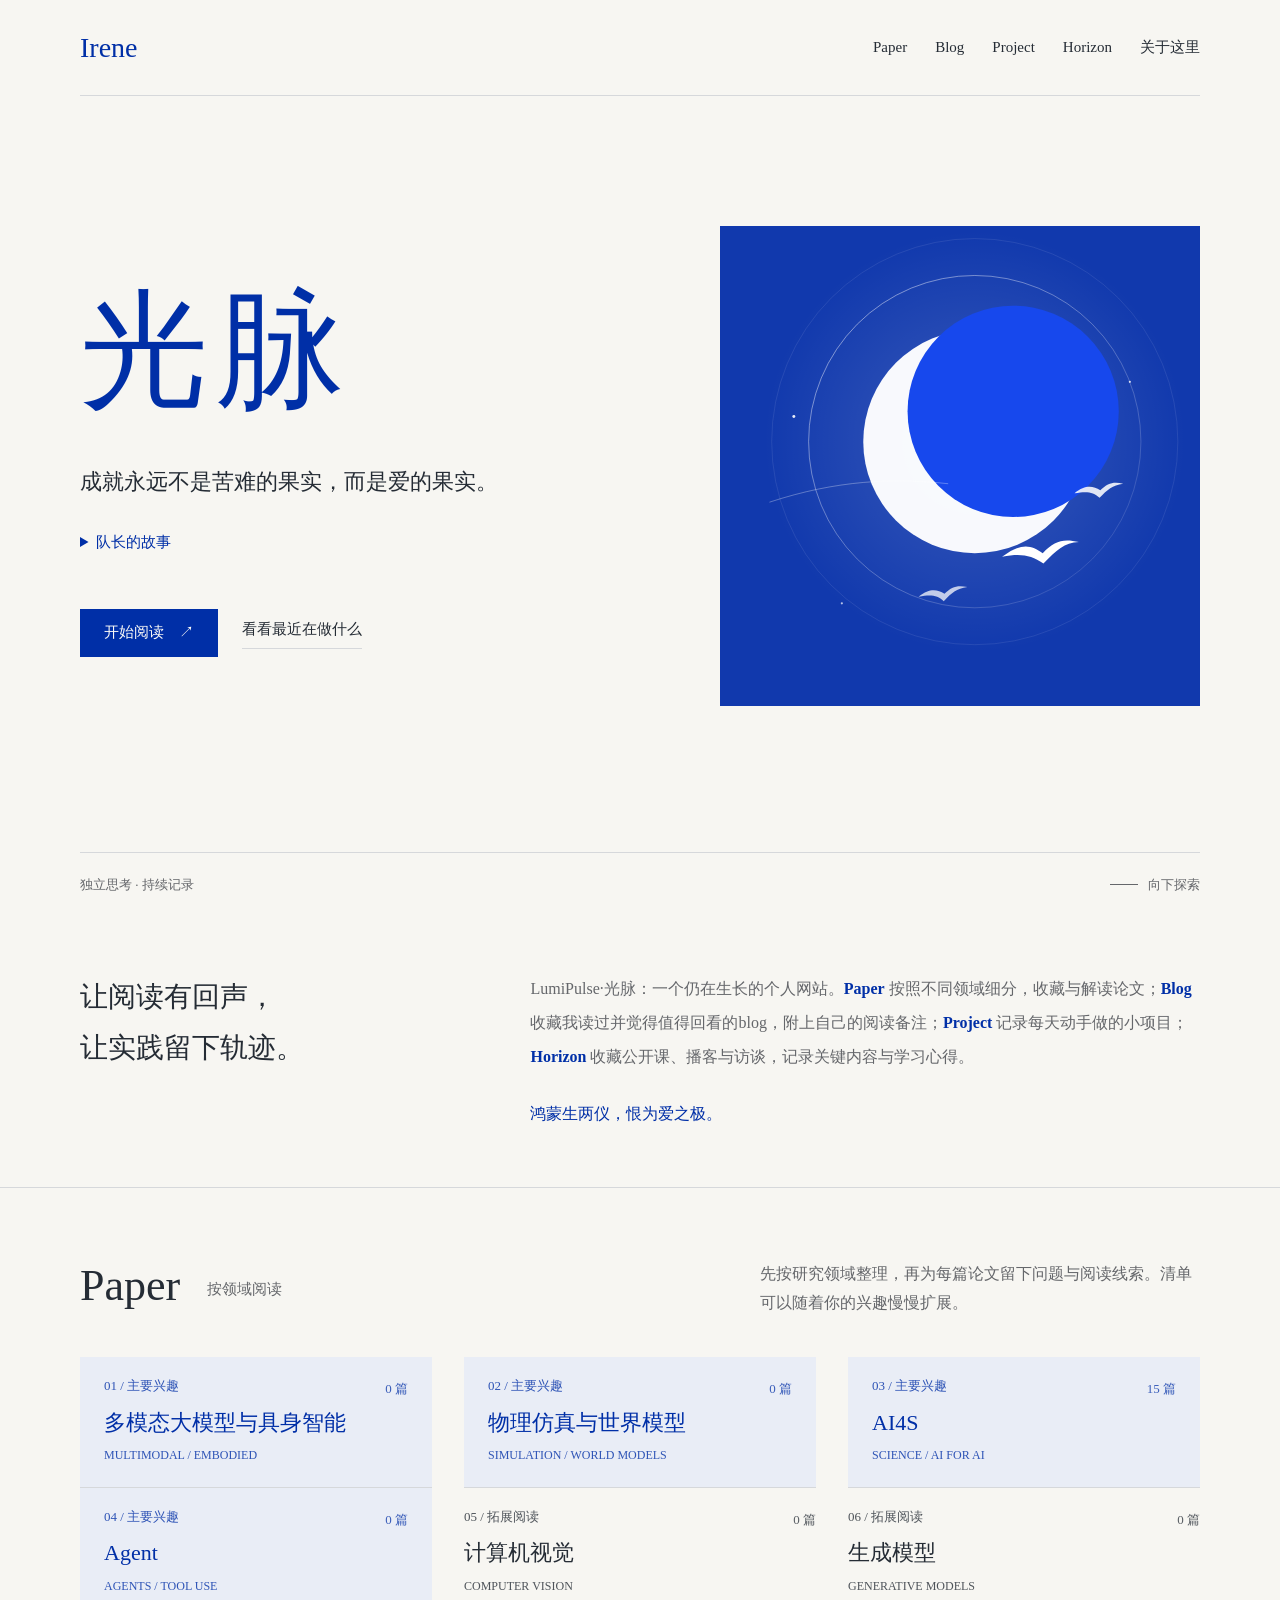
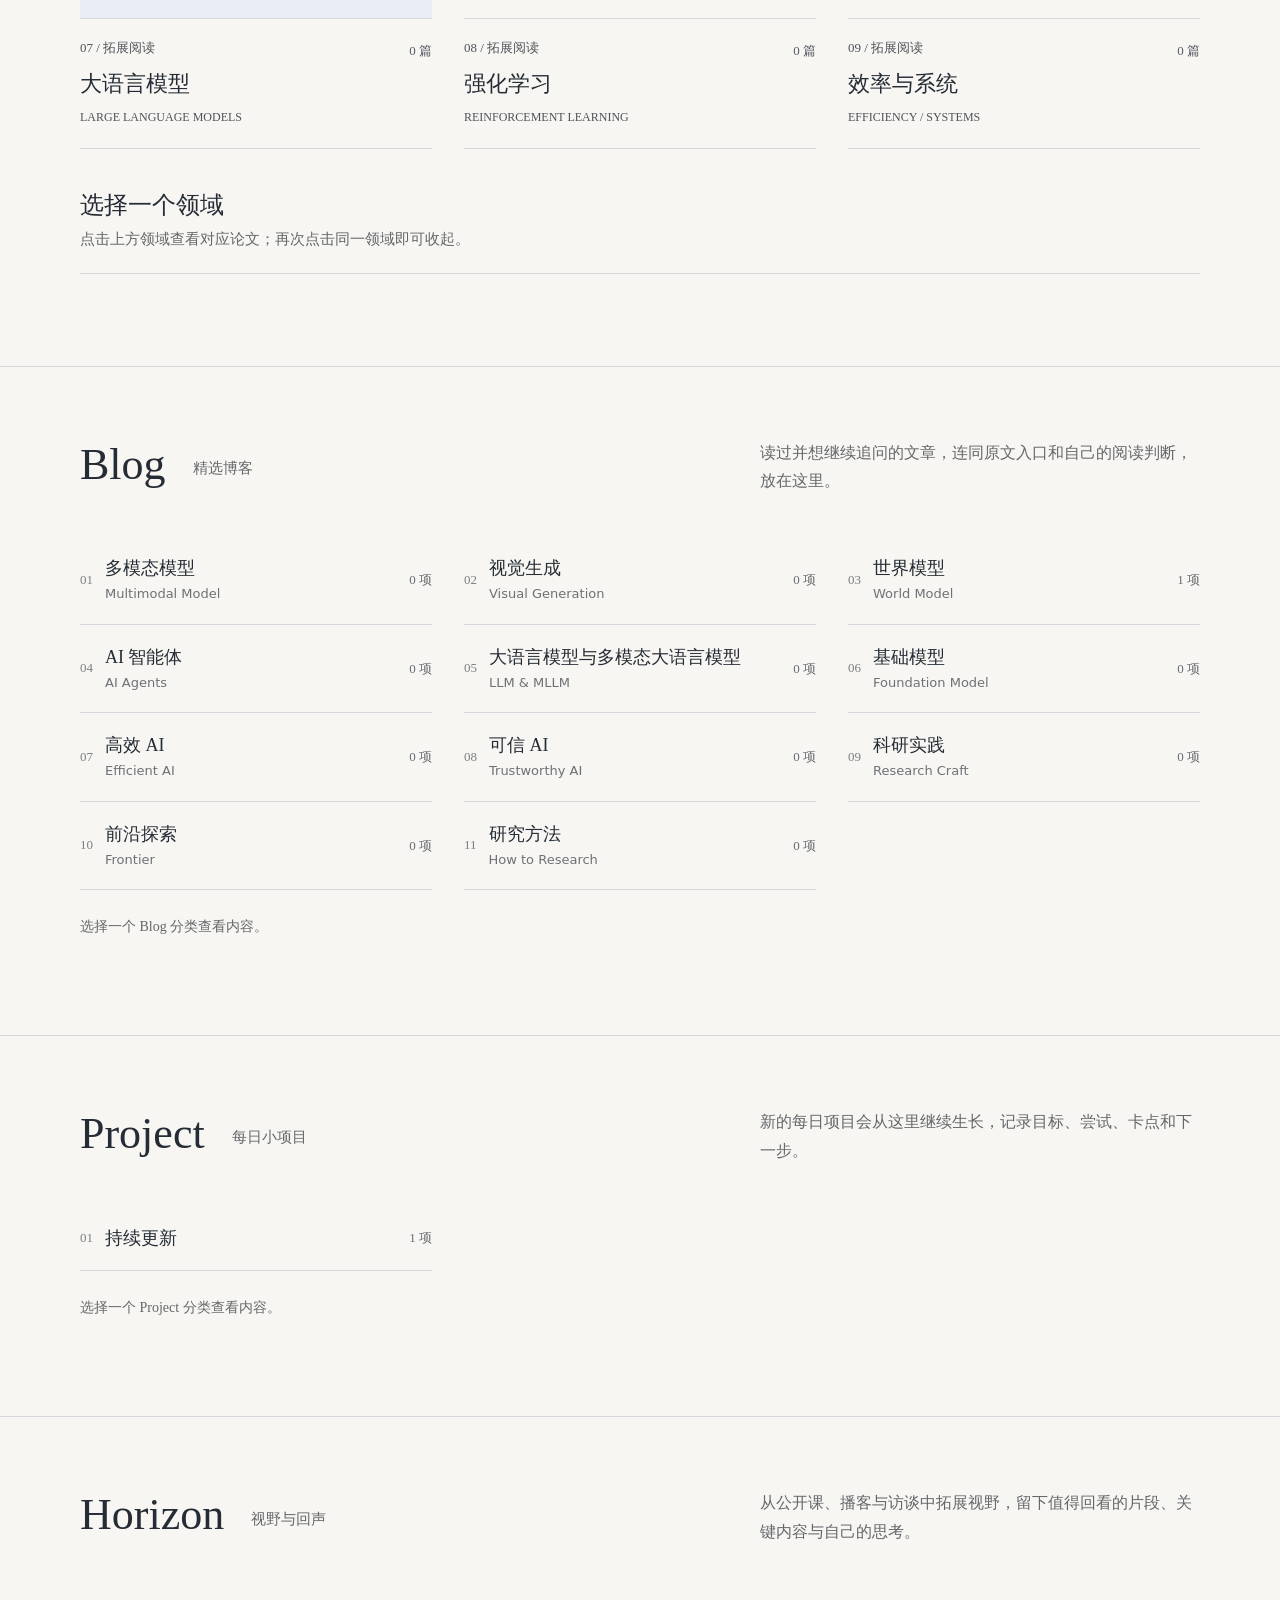
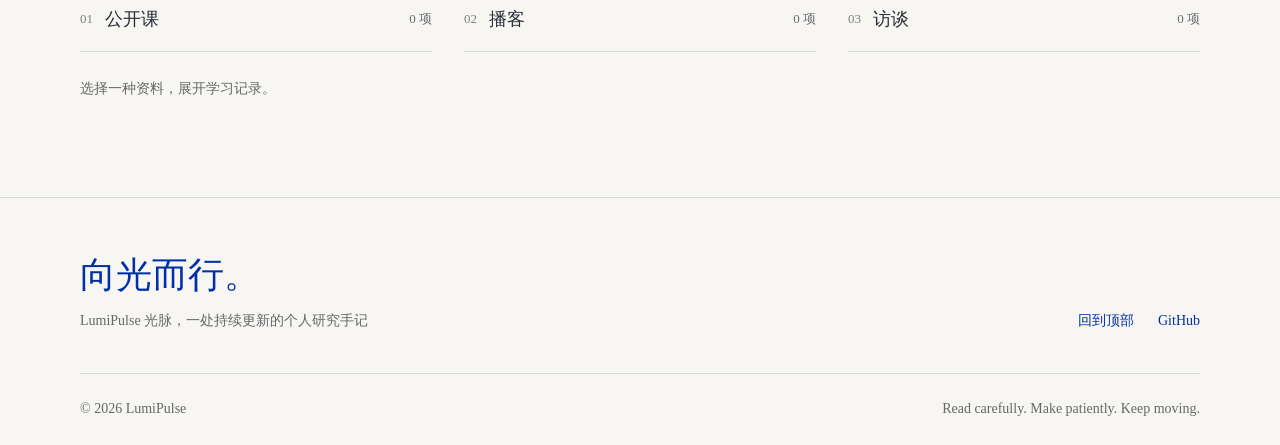
==== commit 5ca24ba3: "Replace introduction motto with standalone Chinese line" ====
--- a/index.html
+++ b/index.html
@@ -43,6 +43,7 @@
     @media(prefers-reduced-motion:reduce){html{scroll-behavior:auto}*,*:before,*:after{animation-duration:.001ms!important;transition-duration:.001ms!important}}
     .hero .hero-story{max-width:540px;font-size:15px;line-height:1.95;letter-spacing:0}.hero-story p{margin:0 0 1em}.hero-story p:last-child{margin-bottom:0}.hero-story p:nth-child(3){color:var(--tone-7);font-weight:600}
 
+    .intro .intro-motto{margin-top:24px;color:var(--blue)}
 </style>
 <link rel="stylesheet" href="editorial.css?v=anthology-1">
 </head>
@@ -78,7 +79,7 @@
       </div>
       <div class="container hero-bottom"><span>独立思考 · 持续记录</span><span class="scroll-cue">向下探索</span></div>
     </section>
-    <section class="intro" id="about"><div class="container intro-grid"><h2>让阅读有回声，<br>让实践留下轨迹。</h2><p>LumiPulse·光脉：一个仍在生长的个人网站。<strong>Paper</strong> 按照不同领域细分，收藏与解读论文；<strong>Blog</strong> 收藏我读过并觉得值得回看的blog，附上自己的阅读备注；<strong>Project</strong> 记录每天动手做的小项目；<strong>Horizon</strong> 收藏公开课、播客与访谈，记录关键内容与学习心得。让光肆意生长，赋能不服输的心脏，向远方飞翔。</p></div></section>
+    <section class="intro" id="about"><div class="container intro-grid"><h2>让阅读有回声，<br>让实践留下轨迹。</h2><div><p>LumiPulse·光脉：一个仍在生长的个人网站。<strong>Paper</strong> 按照不同领域细分，收藏与解读论文；<strong>Blog</strong> 收藏我读过并觉得值得回看的blog，附上自己的阅读备注；<strong>Project</strong> 记录每天动手做的小项目；<strong>Horizon</strong> 收藏公开课、播客与访谈，记录关键内容与学习心得。</p><p class="intro-motto">鸿蒙生两仪，恨为爱之极。</p></div></div></section>
     <section class="section" id="paper"><div class="container"><div class="section-head"><div><h2>Paper <small>按领域阅读</small></h2></div><p>先按研究领域整理，再为每篇论文留下问题与阅读线索。清单可以随着你的兴趣慢慢扩展。</p></div><div class="paper-domain-grid" id="paperDomains" role="group" aria-label="选择论文领域"></div><div class="paper-selection"><div><h3 id="paperSelectionTitle">全部论文</h3><p id="paperSelectionDescription">沿着问题与兴趣浏览收录的论文。</p></div><span class="paper-selection-mark" aria-hidden="true">↗</span></div><div class="paper-topics" id="paperTopics" role="group" aria-label="选择 AI4S 内部方向" hidden></div><div class="feature-grid paper-grid" id="paperGrid"></div></div></section>
     <section class="section curation" id="blog"><div class="container"><div class="section-head"><div><h2>Blog <small>精选博客</small></h2></div><p>读过并想继续追问的文章，连同原文入口和自己的阅读判断，放在这里。</p></div><div class="feature-grid content-grid blog-grid"><a class="feature-card" href="blog/game-world-models.html"><div class="card-top"><span>世界模型</span><span class="card-index">01</span></div><div class="card-body"><h3>What should a game world model remember?</h3><p>值得回看：世界模型的关键不只是生成下一帧，而是让规则、对象、资源、事件与长期后果在行动后仍可查询、验证并用于规划。</p></div><div class="card-footer"><span>阅读笔记</span><span class="card-arrow">↗</span></div></a></div></div></section>
     <section class="section" id="project"><div class="container"><div class="section-head"><div><h2>Project <small>每日小项目</small></h2></div><p>新的每日项目会从这里继续生长，记录目标、尝试、卡点和下一步。</p></div><div class="feature-grid content-grid"><article class="feature-card"><div class="card-top"><span>持续更新</span><span class="card-index">+</span></div><div class="card-body"><h3>下一次动手</h3><p>新的每日项目可以从这里继续生长。</p></div><div class="card-footer"><span>等待下一篇</span></div></article></div></div></section>
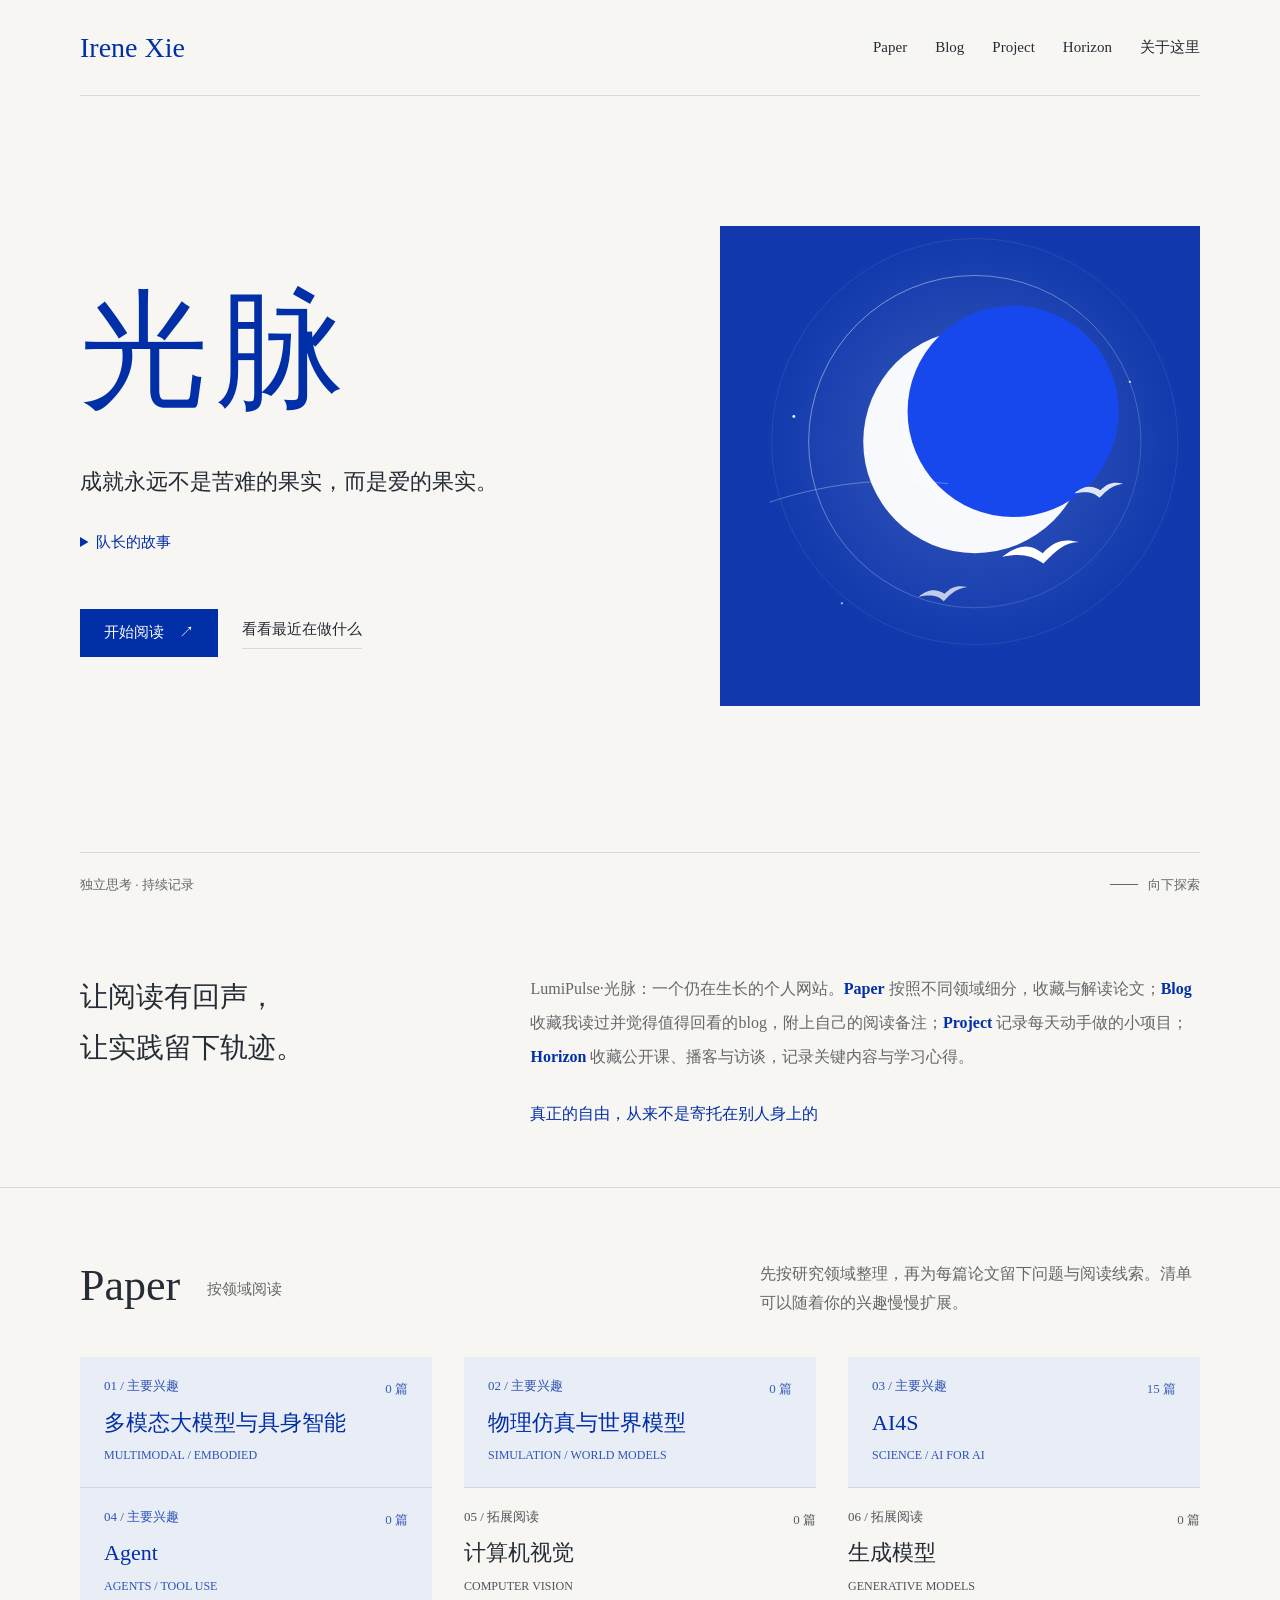
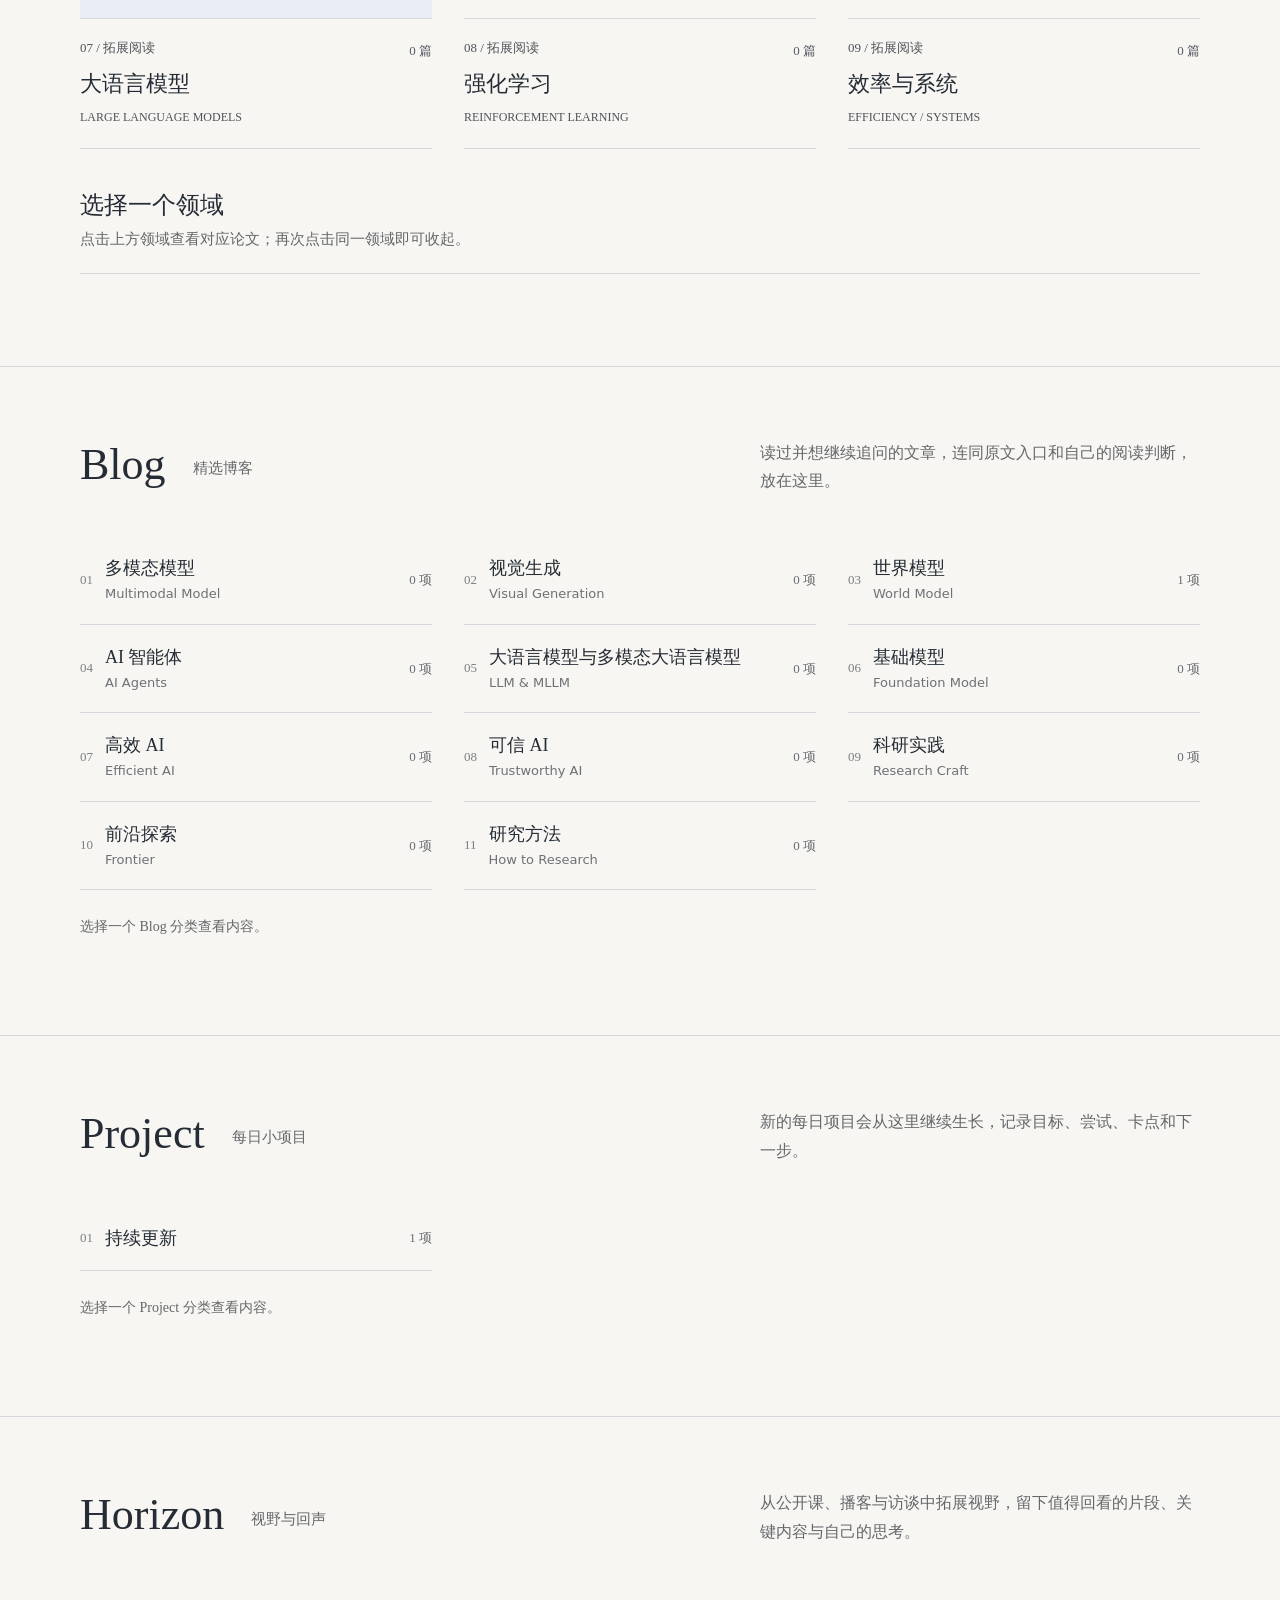
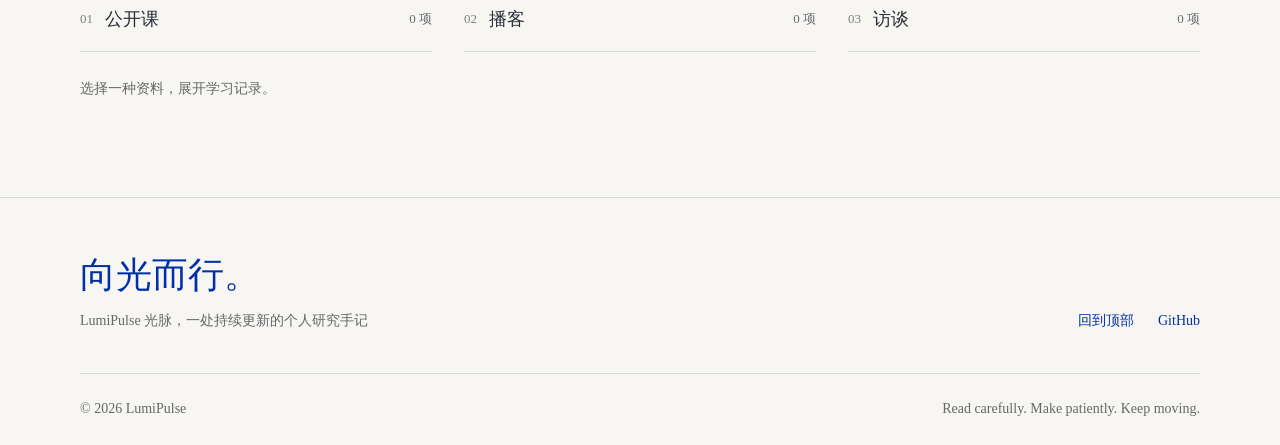
==== commit 88c44371: "Update signature and personal motto" ====
--- a/index.html
+++ b/index.html
@@ -14,7 +14,7 @@
 /* Hallmark · waive 79 · personal anthology and retained story content · the quiet hero deliberately leaves breathing room around the moon instead of enlarging artwork to the fold */
 /* Hallmark · waive 59 · personal anthology and retained story content · the short introduction joins the hero to the research index without adding an empty screen of spacing */
 /* Hallmark · waive 77 · personal anthology and retained story content · the introduction is a genuine short personal statement and should stay text rather than invented media */
-:root{--tone-1:#002fa7;--tone-2:#1748ed;--tone-3:#14234b;--tone-4:#65718b;--tone-5:#dce4f7;--tone-6:#f8faff;--tone-7:#fdfcf8;--tone-8:#c8d5ff;--tone-9:#7195ff;--tone-10:rgba(255,255,255,.28);--tone-11:rgba(255,255,255,.9);--tone-12:rgba(0,25,105,.22);--tone-13:rgba(255,255,255,.65);--tone-14:#2f5bff;--tone-15:#0e3ed4;--tone-16:#001e77;--tone-17:rgba(255,255,255,.035);--tone-18:#d4ddff;--tone-19:#e6ebff;--tone-20:#eef2ff;--tone-21:#d3ddff;--tone-22:#9bb0ef;--tone-23:#d2dcff;--tone-24:#dce5ff;--tone-25:rgba(255,255,255,.2);--tone-26:#f9fbff;--tone-27:#c5d4f7;--tone-28:#e4ecff;--tone-29:rgba(255,255,255,.48);--tone-30:#becdf1;--tone-31:#edf3ff;--tone-32:#c6d5f2;--tone-33:#203c79;--tone-34:#6084ed;--tone-35:#dce8ff;--tone-36:#17366c;--tone-37:#527dec;--tone-38:rgba(0,47,167,.08);--tone-39:#858c9c;--tone-40:#bac3d5;--tone-41:#fbfcff;--tone-42:rgba(255,255,255,.22);--tone-43:rgba(255,255,255,.4);--tone-44:#dce7ff;}
+:root{--tone-1:#002fa7;--tone-2:#1748ed;--tone-3:#14234b;--tone-4:#65718b;--tone-5:#dce4f7;--tone-6:#f8faff;--tone-7:#fdfcf8;--tone-8:#c8d5ff;--tone-9:#7195ff;--tone-10:rgba(255,255,255,.28);--tone-11:rgba(255,255,255,.9);--tone-12:rgba(0,25,105,.22);--tone-13:rgba(255,255,255,.65);--tone-14:#2f5bff;--tone-15:#0e3ed4;--tone-16:#001e77;--tone-17:rgba(255,255,255,.035);--tone-18:#d4ddff;--tone-19:#e6ebff;--tone-20:#eef2ff;--tone-21:#d3ddff;--tone-22:#9bb0ef;--tone-23:#d2dcff;--tone-24:#dce5ff;--tone-25:#d7e2ff;--tone-26:#cbd8ff;--tone-27:#103b9f;--tone-28:#0a2675;--tone-29:#061752;--tone-30:rgba(255,255,255,.26);--tone-31:rgba(255,255,255,.04);--tone-32:rgba(255,255,255,.13);--tone-33:rgba(3,19,70,.45);--tone-34:#dbe5ff;--tone-35:#dce8ff;--tone-36:#9ac4ff;--tone-37:#5b91ef;--tone-38:rgba(255,255,255,.08);--tone-39:rgba(255,255,255,.3);--tone-40:rgba(255,255,255,.2);--tone-41:#bfd1ff;--tone-42:rgba(3,13,49,.75);--tone-43:#9fc2ff;--tone-44:#9bc5ff;--tone-45:#edf4ff;--tone-46:#071b5b;--tone-47:rgba(255,255,255,.075);--tone-48:#a9c6ff;--tone-49:#d6e1ff;--tone-50:#c8d9ff;--tone-51:#dfebff;--tone-52:#abc5ff;--tone-53:rgba(255,255,255,.42);--tone-54:rgba(4,22,83,.65);--tone-55:#99b3e2;--tone-56:#dce7ff;--tone-57:#b7cbf3;--tone-58:#f9fbff;--tone-59:#c5d4f7;--tone-60:#e4ecff;--tone-61:rgba(255,255,255,.48);--tone-62:#becdf1;--tone-63:#edf3ff;--tone-64:#c6d5f2;--tone-65:#203c79;--tone-66:#6084ed;--tone-67:#17366c;--tone-68:#527dec;--tone-69:rgba(0,47,167,.08);--tone-70:#858c9c;--tone-71:#bac3d5;--tone-72:#fbfcff;--tone-73:rgba(255,255,255,.22);--tone-74:rgba(255,255,255,.4);}
 
 /* Hallmark · waive 39b · domain-card buttons contain a field title and count · Paper fields are content entries requiring larger readable hit areas */
 /* Hallmark · waive 80 · existing moon and birds are explicitly requested brand artwork · preserve the Irene moon imagery rather than substitute unrelated photographs */
@@ -31,15 +31,15 @@
     .section-head h2 small{display:inline-block;white-space:nowrap;word-break:keep-all;font:normal .36em/1.3 var(--sans);letter-spacing:0;color:var(--muted);vertical-align:middle;margin-left:12px}.content-grid .feature-card{min-height:300px}.content-grid article{cursor:default}.content-grid article:hover{transform:none;border-color:var(--line)}.content-grid article.highlight:hover{border-color:var(--blue)}.collection-filters{display:flex;flex-wrap:wrap;gap:9px;margin:0 0 14px}.collection-filter{display:grid;grid-template-columns:auto 1fr auto;align-items:center;gap:12px;min-width:min(100%,280px);padding:13px 15px;border:1px solid var(--line);background:var(--tone-7);color:var(--ink);text-align:left;transition:border-color .2s,background .2s,color .2s,transform .2s}.collection-filter:hover{border-color:var(--tone-22);transform:translateY(-2px)}.collection-filter[aria-pressed="true"]{border-color:var(--blue);background:var(--blue);color:var(--tone-7)}.collection-filter-number{font:12px var(--serif);opacity:.58}.collection-filter-name{font:15px/1.35 var(--serif)}.collection-filter-count{font-size:10px;opacity:.68}.collection-state{min-height:22px;margin:0 0 24px;color:var(--muted);font-size:12px}.content-grid[hidden]{display:none}
 
     @media(max-width:900px){.hero-inner{grid-template-columns:1fr .8fr}.hero h1{font-size:clamp(61px,10vw,93px)}.hero-art{min-height:370px}.feature-grid{grid-template-columns:1fr 1fr}.feature-card.highlight{grid-column:span 2}.content-grid .feature-card.highlight{grid-column:auto}}
-    @media(max-width:680px){.container{width:min(100% - 36px,1180px)}.header-inner{height:70px}.brand{font-size:17px}.menu-button{display:block}.nav{display:none;position:absolute;top:70px;left:0;right:0;background:var(--blue);padding:22px 18px 28px;flex-direction:column;align-items:stretch;gap:0;border-bottom:1px solid var(--tone-25)}.nav.open{display:flex}.nav a{padding:13px 0}.nav .nav-contact{border:0;padding:13px 0}.hero{min-height:810px}.hero-inner{display:flex;flex-direction:column;align-items:stretch;justify-content:flex-start;padding-top:138px;padding-bottom:70px;gap:0}.hero-copy{padding-top:0}.hero h1{font-size:clamp(60px,16vw,95px);margin:18px 0 15px}.hero-sub{font-size:16px;line-height:1.75;max-width:360px}.hero-actions{margin-top:26px}.hero-art{min-height:0;height:320px;align-self:stretch;margin-top:5px}.hero-art svg{width:min(100%,430px);height:300px}.hero-bottom{bottom:18px;font-size:9px}.intro{padding:40px 0}.intro-grid{grid-template-columns:1fr;gap:15px}.intro h2{font-size:25px}.intro p{font-size:13px}.section{padding:70px 0}.section-head{display:block;margin-bottom:25px}.section-head h2{font-size:38px}.section-head h2 small{display:block;margin:4px 0 0;font-size:14px}.section-head p{margin-top:12px}.tabs{margin-top:22px}.feature-grid,#blog .blog-grid{grid-template-columns:1fr}.feature-card,.feature-card.highlight{grid-column:auto;min-height:270px}.footer-top{display:block}.footer-links{margin-top:27px}.footer-bottom{display:block;line-height:2}}
-    .paper-domain-grid{display:grid;grid-template-columns:repeat(3,minmax(0,1fr));gap:12px}.domain-card{min-height:145px;padding:20px 22px;background:var(--tone-26);border:1px solid var(--line);color:var(--ink);text-align:left;display:grid;grid-template-columns:1fr auto;align-content:space-between;gap:7px;transition:border-color .2s,background .2s,transform .2s}.domain-card:hover{border-color:var(--tone-22);transform:translateY(-2px)}.domain-card[aria-pressed="true"]{background:var(--blue);border-color:var(--blue);color:var(--tone-7)}.domain-number{font:12px var(--serif);opacity:.58}.domain-name{grid-column:1 / -1;font:normal 22px/1.3 var(--serif)}.domain-caption{font-size:9px;letter-spacing:0;opacity:.58;align-self:end}.domain-count{grid-column:2;grid-row:1;font-size:11px;opacity:.75}.paper-selection{display:flex;align-items:end;justify-content:space-between;gap:20px;border-bottom:1px solid var(--line);padding:56px 0 22px;margin-bottom:20px}.paper-selection h3{font:normal 29px/1.25 var(--serif);margin:9px 0 7px}.paper-selection p{font-size:13px;color:var(--muted);margin:0;line-height:1.7}.paper-selection-mark{font:30px var(--serif);color:var(--blue)}.paper-grid{grid-template-columns:repeat(2,minmax(0,1fr))}.paper-card{min-height:280px}.paper-tags{display:flex;gap:7px;flex-wrap:wrap;margin-top:18px}.paper-tags span{font-size:10px;border:1px solid var(--tone-27);padding:5px 8px;border-radius:99px;color:var(--blue)}.paper-card.highlight .paper-tags span{color:var(--tone-28);border-color:var(--tone-29)}.paper-empty{grid-column:1 / -1;min-height:180px;display:flex;align-items:center;justify-content:center;border:1px dashed var(--tone-30);color:var(--muted);font:normal 20px var(--serif);text-align:center;padding:20px}
-    .domain-card.domain-primary{background:var(--blue);border-color:var(--blue);color:var(--tone-7)}.domain-card.domain-explore{background:var(--tone-31);border-color:var(--tone-32);color:var(--tone-33)}.domain-card.domain-primary .domain-number,.domain-card.domain-primary .domain-caption{opacity:.8}.domain-card.domain-explore .domain-number,.domain-card.domain-explore .domain-caption{opacity:.8}.domain-card.domain-primary[aria-pressed="true"]{outline:2px solid var(--tone-34);outline-offset:3px;box-shadow:inset 0 0 0 2px var(--tone-7)}.domain-card.domain-explore[aria-pressed="true"]{background:var(--tone-35);border-color:var(--blue);color:var(--tone-36);outline:2px solid var(--blue);outline-offset:3px}.domain-card:focus-visible{outline:2px solid var(--tone-37);outline-offset:4px}
+    @media(max-width:680px){.container{width:min(100% - 36px,1180px)}.header-inner{height:70px}.brand{font-size:17px}.menu-button{display:block}.nav{display:none;position:absolute;top:70px;left:0;right:0;background:var(--blue);padding:22px 18px 28px;flex-direction:column;align-items:stretch;gap:0;border-bottom:1px solid var(--tone-40)}.nav.open{display:flex}.nav a{padding:13px 0}.nav .nav-contact{border:0;padding:13px 0}.hero{min-height:810px}.hero-inner{display:flex;flex-direction:column;align-items:stretch;justify-content:flex-start;padding-top:138px;padding-bottom:70px;gap:0}.hero-copy{padding-top:0}.hero h1{font-size:clamp(60px,16vw,95px);margin:18px 0 15px}.hero-sub{font-size:16px;line-height:1.75;max-width:360px}.hero-actions{margin-top:26px}.hero-art{min-height:0;height:320px;align-self:stretch;margin-top:5px}.hero-art svg{width:min(100%,430px);height:300px}.hero-bottom{bottom:18px;font-size:9px}.intro{padding:40px 0}.intro-grid{grid-template-columns:1fr;gap:15px}.intro h2{font-size:25px}.intro p{font-size:13px}.section{padding:70px 0}.section-head{display:block;margin-bottom:25px}.section-head h2{font-size:38px}.section-head h2 small{display:block;margin:4px 0 0;font-size:14px}.section-head p{margin-top:12px}.tabs{margin-top:22px}.feature-grid,#blog .blog-grid{grid-template-columns:1fr}.feature-card,.feature-card.highlight{grid-column:auto;min-height:270px}.footer-top{display:block}.footer-links{margin-top:27px}.footer-bottom{display:block;line-height:2}}
+    .paper-domain-grid{display:grid;grid-template-columns:repeat(3,minmax(0,1fr));gap:12px}.domain-card{min-height:145px;padding:20px 22px;background:var(--tone-58);border:1px solid var(--line);color:var(--ink);text-align:left;display:grid;grid-template-columns:1fr auto;align-content:space-between;gap:7px;transition:border-color .2s,background .2s,transform .2s}.domain-card:hover{border-color:var(--tone-22);transform:translateY(-2px)}.domain-card[aria-pressed="true"]{background:var(--blue);border-color:var(--blue);color:var(--tone-7)}.domain-number{font:12px var(--serif);opacity:.58}.domain-name{grid-column:1 / -1;font:normal 22px/1.3 var(--serif)}.domain-caption{font-size:9px;letter-spacing:0;opacity:.58;align-self:end}.domain-count{grid-column:2;grid-row:1;font-size:11px;opacity:.75}.paper-selection{display:flex;align-items:end;justify-content:space-between;gap:20px;border-bottom:1px solid var(--line);padding:56px 0 22px;margin-bottom:20px}.paper-selection h3{font:normal 29px/1.25 var(--serif);margin:9px 0 7px}.paper-selection p{font-size:13px;color:var(--muted);margin:0;line-height:1.7}.paper-selection-mark{font:30px var(--serif);color:var(--blue)}.paper-grid{grid-template-columns:repeat(2,minmax(0,1fr))}.paper-card{min-height:280px}.paper-tags{display:flex;gap:7px;flex-wrap:wrap;margin-top:18px}.paper-tags span{font-size:10px;border:1px solid var(--tone-59);padding:5px 8px;border-radius:99px;color:var(--blue)}.paper-card.highlight .paper-tags span{color:var(--tone-60);border-color:var(--tone-61)}.paper-empty{grid-column:1 / -1;min-height:180px;display:flex;align-items:center;justify-content:center;border:1px dashed var(--tone-62);color:var(--muted);font:normal 20px var(--serif);text-align:center;padding:20px}
+    .domain-card.domain-primary{background:var(--blue);border-color:var(--blue);color:var(--tone-7)}.domain-card.domain-explore{background:var(--tone-63);border-color:var(--tone-64);color:var(--tone-65)}.domain-card.domain-primary .domain-number,.domain-card.domain-primary .domain-caption{opacity:.8}.domain-card.domain-explore .domain-number,.domain-card.domain-explore .domain-caption{opacity:.8}.domain-card.domain-primary[aria-pressed="true"]{outline:2px solid var(--tone-66);outline-offset:3px;box-shadow:inset 0 0 0 2px var(--tone-7)}.domain-card.domain-explore[aria-pressed="true"]{background:var(--tone-35);border-color:var(--blue);color:var(--tone-67);outline:2px solid var(--blue);outline-offset:3px}.domain-card:focus-visible{outline:2px solid var(--tone-68);outline-offset:4px}
     @media(max-width:900px){.paper-domain-grid{grid-template-columns:repeat(2,minmax(0,1fr))}.paper-grid .feature-card.highlight{grid-column:auto}}
     @media(max-width:680px){.paper-domain-grid,.paper-grid{grid-template-columns:1fr}.paper-selection{padding-top:42px}}
     .paper-topics{display:flex;flex-wrap:wrap;gap:9px;margin:0 0 24px}.paper-topics[hidden]{display:none}.paper-topic{display:inline-flex;align-items:center;gap:12px;border:1px solid var(--line);background:var(--tone-7);color:var(--blue);padding:10px 14px;border-radius:99px;font-size:12px;line-height:1.4}.paper-topic:hover{border-color:var(--blue)}.paper-topic[aria-pressed="true"]{background:var(--blue);border-color:var(--blue);color:var(--tone-7)}.paper-topic-count{font-size:10px;opacity:.68;font-variant-numeric:tabular-nums}
-    .paper-grid{display:grid;grid-template-columns:repeat(2,minmax(0,1fr));gap:14px;align-items:start}.paper-note-card{border:1px solid var(--line);background:var(--tone-7);min-width:0;transition:border-color .2s,box-shadow .2s}.paper-note-card:hover{border-color:var(--tone-22)}.paper-note-card.is-open{grid-column:1 / -1;border-color:var(--blue);box-shadow:0 16px 40px var(--tone-38)}.paper-note-trigger{width:100%;min-height:285px;padding:25px;text-align:left;color:var(--ink);background:var(--tone-7);border:0;display:flex;flex-direction:column}.paper-note-card.is-open .paper-note-trigger{min-height:0;padding-bottom:23px;border-bottom:1px solid var(--line)}.paper-note-meta{display:flex;align-items:center;justify-content:space-between;gap:15px;color:var(--tone-39);font:11px/1.4 var(--mono);letter-spacing:0;text-transform:none}.paper-note-number{font:22px/1 var(--serif);color:var(--tone-40)}.paper-note-trigger h3{font:normal clamp(22px,2vw,30px)/1.28 var(--serif);letter-spacing:0;margin:38px 0 14px}.paper-question-preview{font-size:13px;line-height:1.75;color:var(--muted);margin:0}.paper-note-foot{display:flex;align-items:end;justify-content:space-between;gap:18px;margin-top:auto;padding-top:24px}.paper-tags{margin:0}.paper-expand-label{flex:0 0 auto;color:var(--blue);font-size:11px;letter-spacing:0}.paper-note-details{padding:30px 25px 34px;background:var(--tone-41)}.paper-note-details[hidden]{display:none}.paper-original-title{max-width:980px;margin:0;color:var(--ink);font:normal clamp(24px,3vw,38px)/1.28 var(--serif);letter-spacing:0}.paper-links{display:flex;flex-wrap:wrap;gap:22px;margin:18px 0 30px}.paper-links a{color:var(--blue);font-size:12px;border-bottom:1px solid currentColor;padding-bottom:3px}.paper-note-sections{display:grid;grid-template-columns:repeat(2,minmax(0,1fr));border-top:1px solid var(--line);border-left:1px solid var(--line)}.paper-note-block{padding:24px;border-right:1px solid var(--line);border-bottom:1px solid var(--line);min-height:170px}.paper-note-block h4{margin:0 0 13px;color:var(--blue);font-size:12px;letter-spacing:0}.paper-note-block p{margin:0;color:var(--muted);font-size:13px;line-height:1.9}.paper-empty{grid-column:1 / -1}
+    .paper-grid{display:grid;grid-template-columns:repeat(2,minmax(0,1fr));gap:14px;align-items:start}.paper-note-card{border:1px solid var(--line);background:var(--tone-7);min-width:0;transition:border-color .2s,box-shadow .2s}.paper-note-card:hover{border-color:var(--tone-22)}.paper-note-card.is-open{grid-column:1 / -1;border-color:var(--blue);box-shadow:0 16px 40px var(--tone-69)}.paper-note-trigger{width:100%;min-height:285px;padding:25px;text-align:left;color:var(--ink);background:var(--tone-7);border:0;display:flex;flex-direction:column}.paper-note-card.is-open .paper-note-trigger{min-height:0;padding-bottom:23px;border-bottom:1px solid var(--line)}.paper-note-meta{display:flex;align-items:center;justify-content:space-between;gap:15px;color:var(--tone-70);font:11px/1.4 var(--mono);letter-spacing:0;text-transform:none}.paper-note-number{font:22px/1 var(--serif);color:var(--tone-71)}.paper-note-trigger h3{font:normal clamp(22px,2vw,30px)/1.28 var(--serif);letter-spacing:0;margin:38px 0 14px}.paper-question-preview{font-size:13px;line-height:1.75;color:var(--muted);margin:0}.paper-note-foot{display:flex;align-items:end;justify-content:space-between;gap:18px;margin-top:auto;padding-top:24px}.paper-tags{margin:0}.paper-expand-label{flex:0 0 auto;color:var(--blue);font-size:11px;letter-spacing:0}.paper-note-details{padding:30px 25px 34px;background:var(--tone-72)}.paper-note-details[hidden]{display:none}.paper-original-title{max-width:980px;margin:0;color:var(--ink);font:normal clamp(24px,3vw,38px)/1.28 var(--serif);letter-spacing:0}.paper-links{display:flex;flex-wrap:wrap;gap:22px;margin:18px 0 30px}.paper-links a{color:var(--blue);font-size:12px;border-bottom:1px solid currentColor;padding-bottom:3px}.paper-note-sections{display:grid;grid-template-columns:repeat(2,minmax(0,1fr));border-top:1px solid var(--line);border-left:1px solid var(--line)}.paper-note-block{padding:24px;border-right:1px solid var(--line);border-bottom:1px solid var(--line);min-height:170px}.paper-note-block h4{margin:0 0 13px;color:var(--blue);font-size:12px;letter-spacing:0}.paper-note-block p{margin:0;color:var(--muted);font-size:13px;line-height:1.9}.paper-empty{grid-column:1 / -1}
     @media(max-width:680px){.paper-grid{grid-template-columns:1fr}.paper-note-card.is-open{grid-column:auto}.paper-note-trigger{min-height:255px;padding:21px}.paper-note-trigger h3{margin-top:30px}.paper-note-foot{align-items:flex-start;flex-direction:column}.paper-note-details{padding:25px 20px 27px}.paper-note-sections{grid-template-columns:1fr}.paper-note-block{min-height:0}}
-    .node-detail button[hidden]{display:none}.node-edit{margin-top:18px;padding-top:18px;border-top:1px solid var(--tone-42)}.node-edit .cancel-edit{background:none;border:1px solid var(--tone-43);color:var(--tone-44);margin-top:0;text-decoration:none;padding:10px}
+    .node-detail button[hidden]{display:none}.node-edit{margin-top:18px;padding-top:18px;border-top:1px solid var(--tone-73)}.node-edit .cancel-edit{background:none;border:1px solid var(--tone-74);color:var(--tone-56);margin-top:0;text-decoration:none;padding:10px}
     @media(prefers-reduced-motion:reduce){html{scroll-behavior:auto}*,*:before,*:after{animation-duration:.001ms!important;transition-duration:.001ms!important}}
     .hero .hero-story{max-width:540px;font-size:15px;line-height:1.95;letter-spacing:0}.hero-story p{margin:0 0 1em}.hero-story p:last-child{margin-bottom:0}.hero-story p:nth-child(3){color:var(--tone-7);font-weight:600}
 
@@ -50,7 +50,7 @@
 <body>
   <header class="site-header">
     <div class="container header-inner">
-      <button class="brand" id="brandFlight" type="button" aria-label="让 Irene 化作飞鸟"><span class="brand-label">Irene</span></button>
+      <button class="brand" id="brandFlight" type="button" aria-label="让 Irene Xie 化作飞鸟"><span class="brand-label">Irene Xie</span></button>
       <button class="menu-button" id="menuButton" aria-expanded="false" aria-controls="mainNav" aria-label="打开导航">目录</button>
       <nav class="nav" id="mainNav" aria-label="主导航">
         <a href="#paper">Paper</a><a href="#blog">Blog</a><a href="#project">Project</a><a href="#horizon">Horizon</a><a href="#about" class="nav-contact">关于这里</a>
@@ -79,7 +79,7 @@
       </div>
       <div class="container hero-bottom"><span>独立思考 · 持续记录</span><span class="scroll-cue">向下探索</span></div>
     </section>
-    <section class="intro" id="about"><div class="container intro-grid"><h2>让阅读有回声，<br>让实践留下轨迹。</h2><div><p>LumiPulse·光脉：一个仍在生长的个人网站。<strong>Paper</strong> 按照不同领域细分，收藏与解读论文；<strong>Blog</strong> 收藏我读过并觉得值得回看的blog，附上自己的阅读备注；<strong>Project</strong> 记录每天动手做的小项目；<strong>Horizon</strong> 收藏公开课、播客与访谈，记录关键内容与学习心得。</p><p class="intro-motto">鸿蒙生两仪，恨为爱之极。</p></div></div></section>
+    <section class="intro" id="about"><div class="container intro-grid"><h2>让阅读有回声，<br>让实践留下轨迹。</h2><div><p>LumiPulse·光脉：一个仍在生长的个人网站。<strong>Paper</strong> 按照不同领域细分，收藏与解读论文；<strong>Blog</strong> 收藏我读过并觉得值得回看的blog，附上自己的阅读备注；<strong>Project</strong> 记录每天动手做的小项目；<strong>Horizon</strong> 收藏公开课、播客与访谈，记录关键内容与学习心得。</p><p class="intro-motto">真正的自由，从来不是寄托在别人身上的</p></div></div></section>
     <section class="section" id="paper"><div class="container"><div class="section-head"><div><h2>Paper <small>按领域阅读</small></h2></div><p>先按研究领域整理，再为每篇论文留下问题与阅读线索。清单可以随着你的兴趣慢慢扩展。</p></div><div class="paper-domain-grid" id="paperDomains" role="group" aria-label="选择论文领域"></div><div class="paper-selection"><div><h3 id="paperSelectionTitle">全部论文</h3><p id="paperSelectionDescription">沿着问题与兴趣浏览收录的论文。</p></div><span class="paper-selection-mark" aria-hidden="true">↗</span></div><div class="paper-topics" id="paperTopics" role="group" aria-label="选择 AI4S 内部方向" hidden></div><div class="feature-grid paper-grid" id="paperGrid"></div></div></section>
     <section class="section curation" id="blog"><div class="container"><div class="section-head"><div><h2>Blog <small>精选博客</small></h2></div><p>读过并想继续追问的文章，连同原文入口和自己的阅读判断，放在这里。</p></div><div class="feature-grid content-grid blog-grid"><a class="feature-card" href="blog/game-world-models.html"><div class="card-top"><span>世界模型</span><span class="card-index">01</span></div><div class="card-body"><h3>What should a game world model remember?</h3><p>值得回看：世界模型的关键不只是生成下一帧，而是让规则、对象、资源、事件与长期后果在行动后仍可查询、验证并用于规划。</p></div><div class="card-footer"><span>阅读笔记</span><span class="card-arrow">↗</span></div></a></div></div></section>
     <section class="section" id="project"><div class="container"><div class="section-head"><div><h2>Project <small>每日小项目</small></h2></div><p>新的每日项目会从这里继续生长，记录目标、尝试、卡点和下一步。</p></div><div class="feature-grid content-grid"><article class="feature-card"><div class="card-top"><span>持续更新</span><span class="card-index">+</span></div><div class="card-body"><h3>下一次动手</h3><p>新的每日项目可以从这里继续生长。</p></div><div class="card-footer"><span>等待下一篇</span></div></article></div></div></section>
